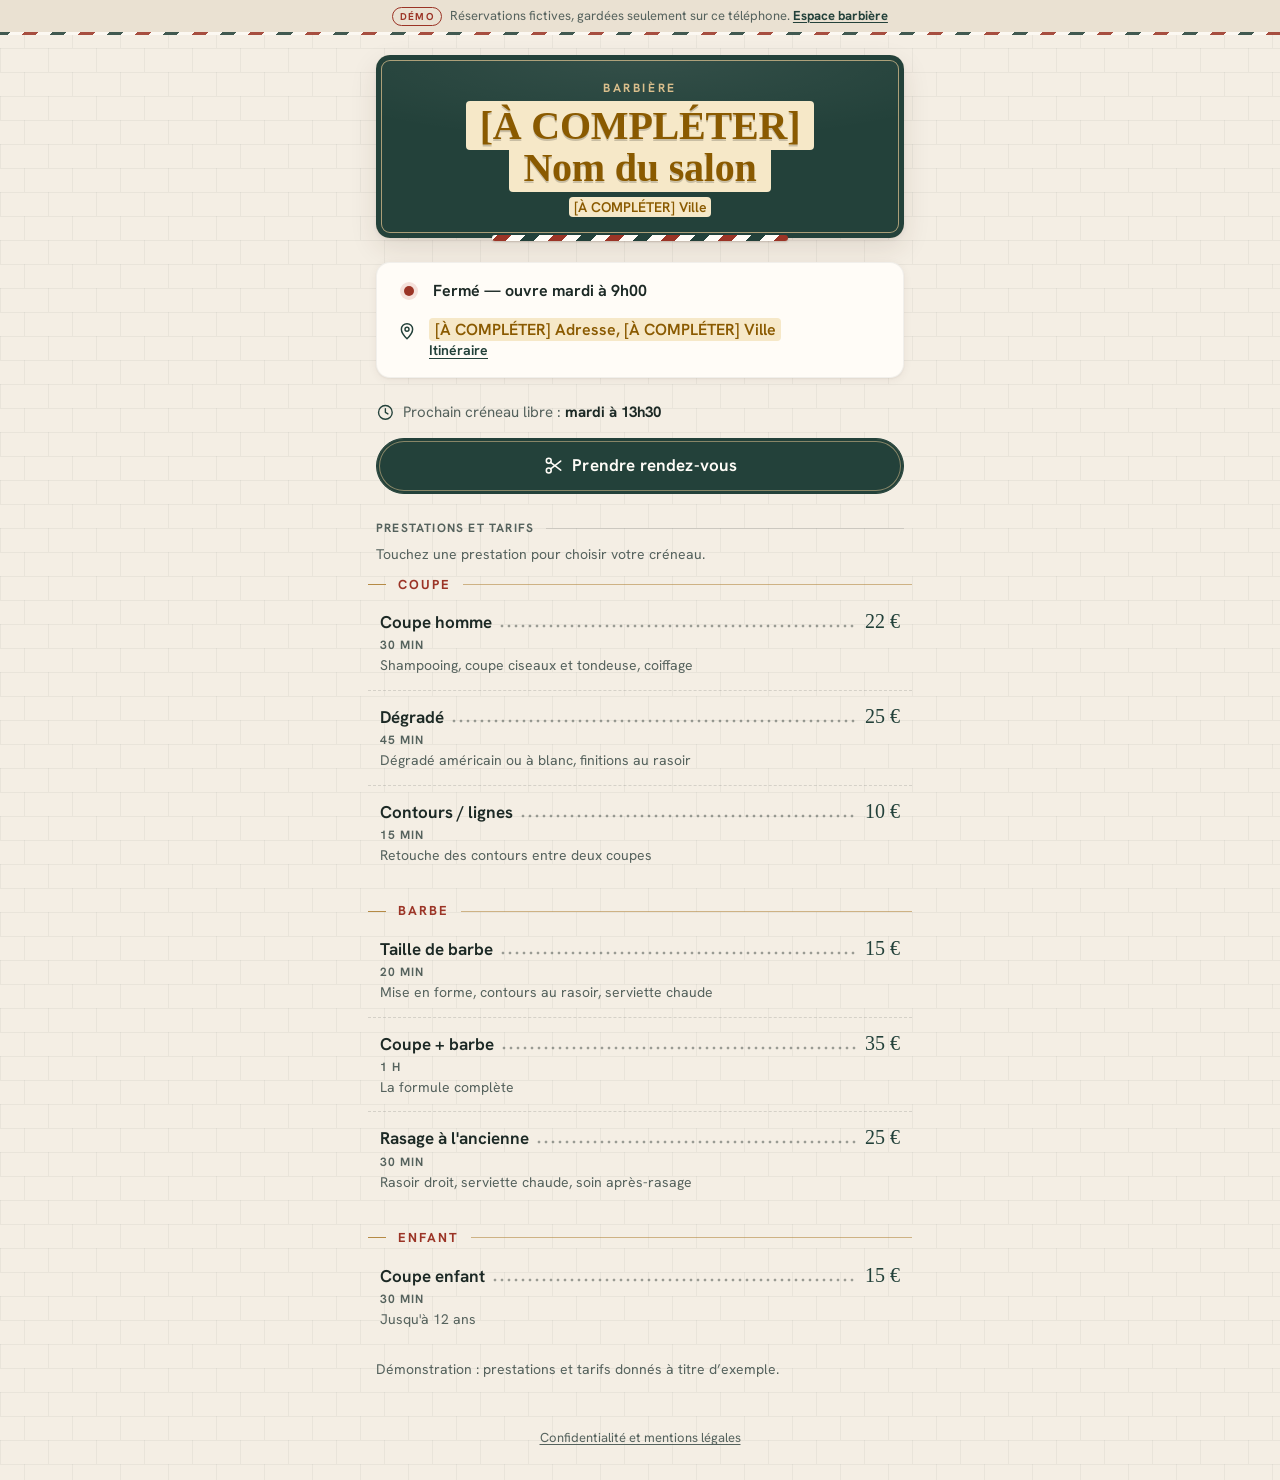
==== index.html @ 9a5f39dc "﻿Publication 2026-10-08.1 — démo de prise de rendez-vous Application de planning pour barbière (PWA)" ====
<!doctype html>
<html lang="fr">
<head>
  <meta charset="utf-8">
  <meta name="viewport" content="width=device-width, initial-scale=1, viewport-fit=cover">
  <title>Réserver — [À COMPLÉTER] Nom du salon</title>
  <meta name="description" content="Prenez rendez-vous en ligne chez votre barbière : choisissez la prestation, le jour et l’heure. Sans compte, en moins d’une minute.">
  <!-- Démo et préparation : pas d'indexation (marqueurs [À COMPLÉTER], tarifs fictifs).
       À la mise en service, retirer cette ligne si la page doit apparaître sur Google. -->
  <meta name="robots" content="noindex, nofollow">
  <meta name="theme-color" content="#23413A">
  <meta name="color-scheme" content="light">
  <meta name="format-detection" content="telephone=no">
  <meta name="mobile-web-app-capable" content="yes">
  <meta name="apple-mobile-web-app-capable" content="yes">
  <meta name="apple-mobile-web-app-status-bar-style" content="default">
  <meta name="apple-mobile-web-app-title" content="Réserver">

  <link rel="manifest" href="./manifest.webmanifest">
  <link rel="icon" href="./icons/favicon.svg" type="image/svg+xml">
  <link rel="icon" href="./icons/favicon-32.png" sizes="32x32" type="image/png">
  <link rel="apple-touch-icon" href="./icons/apple-touch-icon.png">

  <link rel="preload" href="./fonts/hanken-grotesk-latin.woff2" as="font" type="font/woff2" crossorigin>
  <link rel="preload" href="./fonts/young-serif-latin.woff2" as="font" type="font/woff2" crossorigin>
  <link rel="stylesheet" href="./css/app.css">
  <link rel="stylesheet" href="./css/client.css">

  <script src="./config.js"></script>
  <script type="module" src="./js/client/main.js"></script>
</head>
<body class="app app--client">
  <a class="skip-link" href="#app">Aller au contenu</a>

  <!-- Bandeau affiché seulement en mode démo (config.js vide) -->
  <div class="demo-banner" id="demo-banner" role="note" hidden>
    <span class="demo-banner__tag">Démo</span>
    <span class="demo-banner__text">Réservations fictives, gardées seulement sur ce téléphone.</span>
  </div>
  <script>
    (function () {
      var c = window.APP_CONFIG || {};
      if (!(c.supabaseUrl && c.supabaseKey)) document.getElementById('demo-banner').hidden = false;
    })();
  </script>

  <noscript>
    <div class="noscript">
      <h1>Réservation en ligne</h1>
      <p>Pour réserver, merci d’activer JavaScript dans les réglages de votre navigateur, puis de recharger la page.</p>
      <p>Vous pouvez aussi appeler le salon : <span class="todo">[À COMPLÉTER] téléphone du salon</span>.</p>
    </div>
  </noscript>

  <main id="app" tabindex="-1"></main>

  <footer class="app-footer">
    <a href="./confidentialite.html">Confidentialité et mentions légales</a>
  </footer>

  <div id="announcer" class="sr-only" aria-live="polite" aria-atomic="true"></div>
  <div id="toasts" class="toasts"></div>
</body>
</html>
---- css/app.css ----
/* ==========================================================================
   Planning Barbière — système de design « l'enseigne de quartier »
   --------------------------------------------------------------------------
   Un seul fichier pour les deux applis (client et barbière).
   Direction artistique : docs/DESIGN.md — catalogue visuel : app/styleguide.html
   Les écrans ajoutent leurs propres règles dans css/client.css et css/pro.css,
   en réutilisant ces jetons et ces composants (nommage BEM simple :
   .bloc, .bloc__element, .bloc--variante ; états via attributs ARIA).

   Sommaire
     1. Polices (auto-hébergées, RGPD)
     2. Jetons (couleurs, rayons, ombres, espacements, typo)
     3. Base & reset léger (mobile, safe-area, focus)
     4. Mise en page (.page, .stack, .cluster…)
     5. Typographie & utilitaires
     6. Composants
        .btn .icon-btn .icon .chip .card .badge .field .check .switch
        .pole .spinner .loader .pricelist .daystrip .slots .ticket .sheet
        .toast .tabbar .appbar .sticky-cta .empty .skeleton .demo-banner
        .timeline .stat .list .avatar .notice .signboard .install-help
        .prose .app-footer
     7. Mouvement (.reveal) et prefers-reduced-motion
   ========================================================================== */


/* ==========================================================================
   1. Polices — Young Serif (titres) et Hanken Grotesk variable 400–700 (texte)
   Sous-ensembles latin + latin-ext, licence OFL (voir fonts/LICENCES.txt).
   ========================================================================== */

@font-face {
  font-family: 'Young Serif';
  font-style: normal;
  font-weight: 400;
  font-display: swap;
  src: url('../fonts/young-serif-latin-ext.woff2') format('woff2');
  unicode-range: U+0100-02BA, U+02BD-02C5, U+02C7-02CC, U+02CE-02D7, U+02DD-02FF, U+0304, U+0308, U+0329, U+1D00-1DBF, U+1E00-1E9F, U+1EF2-1EFF, U+2020, U+20A0-20AB, U+20AD-20C4, U+2113, U+2C60-2C7F, U+A720-A7FF;
}
@font-face {
  font-family: 'Young Serif';
  font-style: normal;
  font-weight: 400;
  font-display: swap;
  src: url('../fonts/young-serif-latin.woff2') format('woff2');
  unicode-range: U+0000-00FF, U+0131, U+0152-0153, U+02BB-02BC, U+02C6, U+02DA, U+02DC, U+0304, U+0308, U+0329, U+2000-206F, U+20AC, U+2122, U+2191, U+2193, U+2212, U+2215, U+FEFF, U+FFFD;
}
@font-face {
  font-family: 'Hanken Grotesk';
  font-style: normal;
  font-weight: 400 700;
  font-display: swap;
  src: url('../fonts/hanken-grotesk-latin-ext.woff2') format('woff2');
  unicode-range: U+0100-02BA, U+02BD-02C5, U+02C7-02CC, U+02CE-02D7, U+02DD-02FF, U+0304, U+0308, U+0329, U+1D00-1DBF, U+1E00-1E9F, U+1EF2-1EFF, U+2020, U+20A0-20AB, U+20AD-20C4, U+2113, U+2C60-2C7F, U+A720-A7FF;
}
@font-face {
  font-family: 'Hanken Grotesk';
  font-style: normal;
  font-weight: 400 700;
  font-display: swap;
  src: url('../fonts/hanken-grotesk-latin.woff2') format('woff2');
  unicode-range: U+0000-00FF, U+0131, U+0152-0153, U+02BB-02BC, U+02C6, U+02DA, U+02DC, U+0304, U+0308, U+0329, U+2000-206F, U+20AC, U+2122, U+2191, U+2193, U+2212, U+2215, U+FEFF, U+FFFD;
}


/* ==========================================================================
   2. Jetons
   ========================================================================== */

:root {
  color-scheme: light;

  /* — Couleurs (DESIGN.md) — */
  --paper:   #F4EEE4;              /* fond général, crème carrelage */
  --paper-2: #EAE1D2;              /* surfaces secondaires, bandes */
  --card:    #FFFCF7;              /* cartes, champs */
  --ink:     #1C2925;              /* texte principal */
  --ink-2:   #55625D;              /* texte secondaire (AA sur --paper : 5,5:1) */
  --green:   #23413A;              /* dominante : en-têtes, boutons principaux */
  --green-2: #2F5A50;              /* survol / état actif */
  --green-3: #17302A;              /* appui, fonds sombres (toast) */
  --oxblood: #9B3426;              /* accent : sélection, alertes, rayure */
  --oxblood-2: #7E2A1E;            /* accent foncé (texte sur fond teinté) */
  --brass:   #B58A45;              /* filets, détails — jamais pour du texte courant */
  --brass-2: #D9BE8C;              /* laiton clair, détails sur fond vert */
  --line:    rgba(28, 41, 37, .14);/* séparateurs */
  --line-2:  rgba(28, 41, 37, .26);/* contours de champs, bordures marquées */

  --ok:        #2E6B3F;            /* honoré */
  --ok-bg:     #E1ECDF;
  --warn:      #8A5A00;            /* lapin (no-show) */
  --warn-bg:   #F6E8C8;
  --danger-bg: #F5E1DB;            /* fond teinté sang-de-bœuf */
  --green-bg:  #DCE6E1;            /* fond teinté vert */
  --brass-bg:  #F3E7CF;            /* fond teinté laiton */

  --focus-color: var(--oxblood);   /* anneau de focus (redéfini sur fond sombre) */

  /* — Rayure du poteau de barbier (signature : progression, créneau choisi, chargement) — */
  --pole: repeating-linear-gradient(-45deg,
            var(--oxblood) 0 10px, var(--card) 10px 20px,
            var(--green) 20px 30px, var(--card) 30px 40px);
  /* Même rayure en « tuile » raccordable : à utiliser avec background-size
     (56px, 28px…) pour l'animer sans saut (keyframes pole-turn-*). */
  --pole-tile: linear-gradient(-45deg,
            var(--oxblood) 0 12.5%, var(--card) 0 25%, var(--green) 0 37.5%, var(--card) 0 50%,
            var(--oxblood) 0 62.5%, var(--card) 0 75%, var(--green) 0 87.5%, var(--card) 0);
  /* Hachures neutres (blocages, indisponibilités) */
  --hatch: repeating-linear-gradient(-45deg, rgba(28, 41, 37, .075) 0 6px, transparent 6px 12px);

  /* — Rayons — */
  --r-xs: 6px;
  --r-sm: 10px;
  --r-card: 14px;
  --r-lg: 22px;
  --r-pill: 999px;

  /* — Ombres chaudes (jamais grises) — */
  --shadow-1: 0 1px 2px rgba(60, 40, 20, .06), 0 2px 10px rgba(60, 40, 20, .06);
  --shadow-2: 0 2px 4px rgba(60, 40, 20, .06), 0 10px 28px rgba(60, 40, 20, .11);
  --shadow-3: 0 -10px 40px rgba(60, 40, 20, .18);

  /* — Espacements (échelle de 4 px) — */
  --s-1: 4px;
  --s-2: 8px;
  --s-3: 12px;
  --s-4: 16px;
  --s-5: 20px;
  --s-6: 24px;
  --s-7: 32px;
  --s-8: 40px;
  --s-9: 56px;

  /* — Typographie — */
  --font-display: 'Young Serif', 'Iowan Old Style', 'Palatino Linotype', Georgia, serif;
  --font-body: 'Hanken Grotesk', ui-sans-serif, system-ui, -apple-system, 'Segoe UI', Roboto, sans-serif;
  --fs-xs: .75rem;     /* 12 px — petites capitales */
  --fs-sm: .875rem;    /* 14 px */
  --fs-md: 1rem;       /* 16 px — minimum pour la saisie */
  --fs-lg: 1.125rem;   /* 18 px */
  --fs-xl: 1.375rem;   /* 22 px */
  --fs-2xl: 1.75rem;   /* 28 px */
  --fs-3xl: 2.25rem;   /* 36 px */
  --fs-hero: clamp(2.5rem, 11vw, 3.75rem); /* grands chiffres de l'agenda */

  /* — Gabarit — */
  --tap: 48px;                     /* cible tactile minimale */
  --maxw: 560px;                   /* colonne unique */
  --maxw-wide: 1120px;             /* agenda pro sur tablette */
  --gutter: 16px;
  --appbar-h: 56px;
  --tabbar-h: 64px;
  --cta-h: 80px;
  --bottom-space: 0px;             /* place réservée en bas (barre collante / onglets) */

  /* — Mouvement — */
  --ease-out: cubic-bezier(.2, .8, .2, 1);
  --ease-in: cubic-bezier(.4, 0, 1, 1);
  --stagger: 40ms;
}


/* ==========================================================================
   3. Base & reset léger
   ========================================================================== */

*, *::before, *::after { box-sizing: border-box; }

html {
  -webkit-text-size-adjust: 100%;
  text-size-adjust: 100%;
  -webkit-tap-highlight-color: transparent;
  scroll-padding-top: calc(var(--appbar-h) + 12px);
  scroll-padding-bottom: calc(var(--bottom-space) + 12px);
}

body {
  margin: 0;
  min-height: 100vh;
  min-height: 100dvh;
  padding-bottom: var(--bottom-space);
  color: var(--ink);
  background-color: var(--paper);
  /* Carrelage métro, presque invisible : la crème du salon */
  background-image: url("data:image/svg+xml,%3Csvg xmlns='http://www.w3.org/2000/svg' width='48' height='48'%3E%3Cpath d='M0 .5h48M0 24.5h48M.5 0v24M24.5 24v24' stroke='%231C2925' stroke-opacity='.05' fill='none'/%3E%3C/svg%3E");
  font-family: var(--font-body);
  font-size: var(--fs-md);
  line-height: 1.5;
  font-weight: 400;
  font-synthesis: none;
  font-kerning: normal;
  -webkit-font-smoothing: antialiased;
  -moz-osx-font-smoothing: grayscale;
  text-rendering: optimizeLegibility;
  overflow-wrap: break-word;
}

/* Place automatique sous une barre collante ou une barre d'onglets.
   Posée sur :root (et non body) : html en a besoin pour scroll-padding-bottom
   (un champ focalisé ou une erreur ne restent pas cachés sous la barre) ;
   body, .toasts… en héritent. */
:root:has(.sticky-cta:not([hidden])) { --bottom-space: calc(var(--cta-h) + env(safe-area-inset-bottom, 0px)); }
:root:has(.tabbar:not([hidden])) { --bottom-space: calc(var(--tabbar-h) + env(safe-area-inset-bottom, 0px)); }
:root:has(.tabbar:not([hidden])):has(.sticky-cta:not([hidden])) {
  --bottom-space: calc(var(--tabbar-h) + var(--cta-h) + env(safe-area-inset-bottom, 0px));
}

h1, h2, h3, h4, h5, h6, p, figure, blockquote, dl, dd, ul, ol { margin: 0; }
ul[class], ol[class] { list-style: none; padding: 0; }

h1, h2, h3 {
  font-family: var(--font-display);
  font-weight: 400;              /* Young Serif n'existe qu'en 400 : jamais de faux gras */
  line-height: 1.15;
  letter-spacing: -.005em;
  text-wrap: balance;
}
h4, h5, h6 { font-size: inherit; font-weight: 700; }

img, video, canvas { display: block; max-width: 100%; height: auto; }

button, input, select, textarea { font: inherit; color: inherit; letter-spacing: inherit; }
:where(button) { background: none; border: 0; padding: 0; cursor: pointer; }
:where(button:disabled) { cursor: not-allowed; }
:where(a) { color: var(--green); text-decoration-thickness: 1px; text-underline-offset: .18em; }
:where(a:hover) { color: var(--green-2); }
button, a, label, summary, [role="button"] { touch-action: manipulation; }

[hidden] { display: none !important; }

::selection { background: rgba(155, 52, 38, .18); }

/* Focus très visible, au clavier uniquement */
:focus-visible {
  outline: 3px solid var(--focus-color);
  outline-offset: 2px;
}
:focus:not(:focus-visible) { outline: none; }

/* Conteneur racine des écrans */
#app { display: block; min-height: 60vh; }
#app:focus { outline: none; }


/* ==========================================================================
   4. Mise en page
   ========================================================================== */

/* .page — colonne unique centrée (560 px), gouttières + safe-area.
   .page--wide : agenda pro sur tablette (2 colonnes possibles via .page__cols). */
.page {
  width: 100%;
  max-width: var(--maxw);
  margin-inline: auto;
  padding-top: var(--s-5);
  padding-bottom: var(--s-8);
  padding-left: max(var(--gutter), env(safe-area-inset-left, 0px));
  padding-right: max(var(--gutter), env(safe-area-inset-right, 0px));
}
.page--wide { max-width: var(--maxw-wide); }
.page__cols { display: grid; gap: var(--s-6); }
@media (min-width: 900px) {
  .page__cols { grid-template-columns: minmax(0, 1fr) minmax(0, 1fr); align-items: start; }
}

/* .stack — empilement vertical régulier (--gap pour ajuster) */
.stack { display: flex; flex-direction: column; gap: var(--gap, var(--s-4)); }
.stack--xs { --gap: var(--s-1); }
.stack--sm { --gap: var(--s-2); }
.stack--lg { --gap: var(--s-6); }
.stack--xl { --gap: var(--s-8); }

/* .cluster — éléments en ligne qui passent à la ligne */
.cluster { display: flex; flex-wrap: wrap; align-items: center; gap: var(--gap, var(--s-2)); }
.cluster--between { justify-content: space-between; }
.cluster--end { justify-content: flex-end; }

/* .split — deux éléments aux extrémités, l'un peut rétrécir */
.split { display: flex; align-items: center; justify-content: space-between; gap: var(--s-3); }
.split > :first-child { min-width: 0; }

.grow { flex: 1 1 auto; min-width: 0; }


/* ==========================================================================
   5. Typographie & utilitaires
   ========================================================================== */

.h1 { font-family: var(--font-display); font-weight: 400; font-size: var(--fs-3xl); line-height: 1.08; }
.h2 { font-family: var(--font-display); font-weight: 400; font-size: var(--fs-2xl); line-height: 1.12; }
.h3 { font-family: var(--font-display); font-weight: 400; font-size: var(--fs-xl); line-height: 1.2; }
.display-num {                          /* grands chiffres (heure du prochain client) */
  font-family: var(--font-display);
  font-weight: 400;
  font-size: var(--fs-hero);
  line-height: 1;
  font-variant-numeric: tabular-nums lining-nums;
  letter-spacing: -.01em;
}
.lead { font-size: var(--fs-lg); line-height: 1.45; color: var(--ink-2); }

/* Petites capitales espacées — étiquettes, durées, jours, sections */
.smallcaps {
  font-size: var(--fs-xs);
  font-weight: 650;
  letter-spacing: .08em;
  text-transform: uppercase;
  line-height: 1.3;
}

/* Titre de section : petites capitales + filet */
.section-title {
  display: flex;
  align-items: center;
  gap: var(--s-3);
  margin: var(--s-6) 0 var(--s-3);
  color: var(--ink-2);
  font-family: var(--font-body);
  font-size: var(--fs-xs);
  font-weight: 700;
  letter-spacing: .1em;
  text-transform: uppercase;
}
.section-title::after { content: ""; flex: 1; height: 1px; background: var(--line); }

.muted { color: var(--ink-2); }
.accent { color: var(--oxblood); }
.tabular { font-variant-numeric: tabular-nums lining-nums; }
.center { text-align: center; }
.nowrap { white-space: nowrap; }
.truncate { overflow: hidden; text-overflow: ellipsis; white-space: nowrap; }
.small { font-size: var(--fs-sm); }

/* Marqueur visible pour les informations à fournir par la barbière */
.todo {
  padding: .05em .35em;
  border-radius: 4px;
  background: var(--warn-bg);
  color: var(--warn);
  font-weight: 600;
  box-decoration-break: clone;
  -webkit-box-decoration-break: clone;
}

/* Masqué visuellement, lu par les lecteurs d'écran */
.sr-only, .visually-hidden {
  position: absolute !important;
  width: 1px; height: 1px;
  padding: 0; margin: -1px;
  overflow: hidden;
  clip: rect(0 0 0 0);
  clip-path: inset(50%);
  white-space: nowrap;
  border: 0;
}

/* Lien d'évitement */
.skip-link {
  position: absolute; left: var(--s-3); top: -100px; z-index: 300;
  padding: var(--s-2) var(--s-4); border-radius: var(--r-pill);
  background: var(--green); color: var(--card); font-weight: 700;
}
.skip-link:focus { top: calc(var(--s-3) + env(safe-area-inset-top, 0px)); }

.no-scrollbar { scrollbar-width: none; }
.no-scrollbar::-webkit-scrollbar { display: none; }

/* Filet laiton décoratif */
.divider { border: 0; height: 1px; margin: var(--s-6) 0; background: var(--line); }
.divider--brass {
  height: 7px;
  background:
    linear-gradient(var(--brass), var(--brass)) center / 100% 1px no-repeat,
    radial-gradient(circle, var(--brass) 2.5px, transparent 3px) center / 7px 7px no-repeat;
  opacity: .8;
}


/* ==========================================================================
   6. Composants
   ========================================================================== */

/* --------------------------------------------------------------------------
   .icon — pictogramme SVG en trait (produit par icon(name) de js/ui/dom.js)
   Hérite de la couleur du texte. .icon--lg : 28 px.
   -------------------------------------------------------------------------- */
.icon {
  display: inline-block;
  flex: none;
  width: 1.25em;
  height: 1.25em;
  vertical-align: -.25em;
  stroke: currentColor;
  fill: none;
}
.icon--lg { width: 28px; height: 28px; }


/* --------------------------------------------------------------------------
   .btn — bouton (ou lien <a class="btn">)
   Variantes : --primary (vert), --accent (sang-de-bœuf), --ghost, --danger
   Tailles   : --lg (56 px), --sm (40 px, zone tactile étendue), --block (pleine largeur)
   États     : [disabled] / [aria-disabled=true], [aria-busy=true] (le poteau tourne)
   <button class="btn btn--primary btn--block btn--lg">Confirmer</button>
   -------------------------------------------------------------------------- */
.btn {
  --btn-bg: var(--card);
  --btn-fg: var(--ink);
  --btn-border: var(--line-2);
  --btn-filet: transparent;
  position: relative;
  display: inline-flex;
  align-items: center;
  justify-content: center;
  gap: .5em;
  min-height: var(--tap);
  padding: 0 1.375rem;
  border: 1.5px solid var(--btn-border);
  border-radius: var(--r-pill);
  background: var(--btn-bg);
  color: var(--btn-fg);
  box-shadow: inset 0 0 0 2px var(--btn-bg), inset 0 0 0 3px var(--btn-filet);
  font-family: var(--font-body);
  font-size: var(--fs-md);
  font-weight: 650;
  line-height: 1.15;
  letter-spacing: .01em;
  text-align: center;
  text-decoration: none;
  white-space: nowrap;
  cursor: pointer;
  user-select: none;
  -webkit-user-select: none;
  transition: background-color .15s, border-color .15s, color .15s, box-shadow .15s, transform .12s var(--ease-out);
}
.btn:hover { color: var(--btn-fg); }
@media (hover: hover) {
  .btn:hover { --btn-bg: var(--paper-2); }
}
.btn:active { transform: translateY(1px) scale(.985); }
.btn .icon { width: 1.25em; height: 1.25em; }

/* Principal : vert bouteille, filet laiton intérieur comme une poignée de porte */
.btn--primary {
  --btn-bg: var(--green);
  --btn-fg: var(--card);
  --btn-border: var(--green);
  --btn-filet: rgba(217, 190, 140, .55);
  --focus-color: var(--oxblood);
}
@media (hover: hover) { .btn--primary:hover { --btn-bg: var(--green-2); --btn-border: var(--green-2); } }
.btn--primary:active { --btn-bg: var(--green-3); }

/* Accent : sang-de-bœuf de l'enseigne */
.btn--accent {
  --btn-bg: var(--oxblood);
  --btn-fg: var(--card);
  --btn-border: var(--oxblood);
  --btn-filet: rgba(217, 190, 140, .55);
  --focus-color: var(--green);
}
@media (hover: hover) { .btn--accent:hover { --btn-bg: var(--oxblood-2); --btn-border: var(--oxblood-2); } }

/* Discret : sans fond ni bordure */
.btn--ghost { --btn-bg: transparent; --btn-fg: var(--green); --btn-border: transparent; }
@media (hover: hover) { .btn--ghost:hover { --btn-bg: rgba(35, 65, 58, .08); } }

/* Danger : action destructrice (annuler un RDV, supprimer) */
.btn--danger { --btn-bg: var(--danger-bg); --btn-fg: var(--oxblood-2); --btn-border: rgba(155, 52, 38, .4); }
@media (hover: hover) { .btn--danger:hover { --btn-bg: var(--oxblood); --btn-fg: var(--card); --btn-border: var(--oxblood); } }

.btn--block { display: flex; width: 100%; }
.btn--lg { min-height: 56px; padding: 0 1.75rem; font-size: 1.0625rem; }
.btn--sm { min-height: 40px; padding: 0 1rem; font-size: .9375rem; }
.btn--sm::after { content: ""; position: absolute; inset: -4px 0; } /* cible tactile ≥ 48 px */

.btn:disabled,
.btn[aria-disabled="true"] {
  opacity: .45;
  cursor: not-allowed;
  transform: none;
  pointer-events: none;
}

/* Envoi en cours : le bouton devient un poteau de barbier qui tourne.
   Le libellé reste lu par les lecteurs d'écran (aria-busy). */
.btn[aria-busy="true"] {
  color: transparent !important;
  border-color: var(--green);
  background-color: var(--card);
  background-image: var(--pole-tile);
  background-size: 56px 56px;
  box-shadow: inset 0 0 0 1px rgba(28, 41, 37, .2), inset 0 6px 8px -6px rgba(255, 255, 255, .7), inset 0 -6px 8px -6px rgba(0, 0, 0, .25);
  animation: pole-turn-56 1.1s linear infinite;
  pointer-events: none;
  cursor: progress;
}
.btn[aria-busy="true"] .icon { visibility: hidden; }


/* --------------------------------------------------------------------------
   .icon-btn — bouton rond 48 px contenant un pictogramme (aria-label requis)
   Variantes : --solid (carte), --primary (vert), --sm (40 px)
   <button class="icon-btn" aria-label="Fermer">{icon('croix')}</button>
   -------------------------------------------------------------------------- */
.icon-btn {
  position: relative;
  display: inline-grid;
  place-items: center;
  flex: none;
  width: var(--tap);
  height: var(--tap);
  border: 0;
  border-radius: 50%;
  background: transparent;
  color: inherit;
  text-decoration: none;
  cursor: pointer;
  transition: background-color .15s, transform .12s var(--ease-out);
}
.icon-btn .icon { width: 24px; height: 24px; }
@media (hover: hover) { .icon-btn:hover { background: rgba(28, 41, 37, .07); } }
.icon-btn:active { transform: scale(.94); }
.icon-btn:disabled { opacity: .4; pointer-events: none; }
.icon-btn--solid { background: var(--card); border: 1px solid var(--line); box-shadow: var(--shadow-1); color: var(--green); }
.icon-btn--primary { background: var(--green); color: var(--card); }
@media (hover: hover) { .icon-btn--primary:hover { background: var(--green-2); } }
.icon-btn--sm { width: 40px; height: 40px; }
.icon-btn--sm::after { content: ""; position: absolute; inset: -4px; border-radius: 50%; }


/* --------------------------------------------------------------------------
   .chip — pastille de filtre / choix (bouton bascule)
   État choisi : [aria-pressed=true] (ou [aria-selected=true], .is-active)
   Rangée défilante : .chips
   <button class="chip" aria-pressed="true">Barbe <span class="chip__count">3</span></button>
   -------------------------------------------------------------------------- */
.chips {
  display: flex;
  gap: var(--s-2);
  overflow-x: auto;
  padding: 2px 0;
  scrollbar-width: none;
}
.chips::-webkit-scrollbar { display: none; }
.chip {
  display: inline-flex;
  align-items: center;
  gap: .45em;
  flex: none;
  min-height: 44px;
  padding: 0 1rem;
  border: 1.5px solid var(--line-2);
  border-radius: var(--r-pill);
  background: var(--card);
  color: var(--ink);
  font-size: .9375rem;
  font-weight: 550;
  line-height: 1.2;
  white-space: nowrap;
  text-decoration: none;
  cursor: pointer;
  transition: background-color .15s, border-color .15s, color .15s;
}
.chip .icon { width: 18px; height: 18px; }
@media (hover: hover) { .chip:hover { border-color: var(--green); } }
.chip[aria-pressed="true"],
.chip[aria-selected="true"],
.chip.is-active {
  background: var(--green);
  border-color: var(--green);
  color: var(--card);
}
.chip__count {
  min-width: 1.5em;
  padding: 0 .4em;
  border-radius: var(--r-pill);
  background: var(--paper-2);
  color: var(--ink-2);
  font-size: var(--fs-xs);
  font-weight: 700;
  line-height: 1.5;
  text-align: center;
  font-variant-numeric: tabular-nums;
}
.chip[aria-pressed="true"] .chip__count,
.chip[aria-selected="true"] .chip__count,
.chip.is-active .chip__count { background: rgba(255, 252, 247, .18); color: var(--card); }


/* --------------------------------------------------------------------------
   .card — surface blanche cassée, coins 14 px, ombre chaude
   Variantes : --flat (bordure sans ombre), --inset (bande crème), --accent
   (filet sang-de-bœuf à gauche), --interactive (<a>/<button> cliquable)
   Éléments  : __header, __title, __meta, __body, __footer
   -------------------------------------------------------------------------- */
.card {
  position: relative;
  display: block;
  padding: var(--s-4) var(--s-5);
  border: 1px solid rgba(28, 41, 37, .06);
  border-radius: var(--r-card);
  background: var(--card);
  box-shadow: var(--shadow-1);
  color: inherit;
}
.card--flat { box-shadow: none; border-color: var(--line); }
.card--inset { box-shadow: none; border-color: transparent; background: var(--paper-2); }
.card--accent { box-shadow: inset 4px 0 0 var(--oxblood), var(--shadow-1); }
.card--interactive {
  width: 100%;
  text-align: left;
  text-decoration: none;
  cursor: pointer;
  transition: box-shadow .2s, transform .15s var(--ease-out);
}
@media (hover: hover) { .card--interactive:hover { box-shadow: var(--shadow-2); } }
.card--interactive:active { transform: scale(.99); }
.card__header { display: flex; align-items: center; justify-content: space-between; gap: var(--s-3); }
.card__title { font-family: var(--font-display); font-weight: 400; font-size: 1.1875rem; line-height: 1.2; }
.card__meta { color: var(--ink-2); font-size: var(--fs-sm); }
.card__body { margin-top: var(--s-3); }
.card__footer {
  display: flex; flex-wrap: wrap; gap: var(--s-2);
  margin-top: var(--s-4); padding-top: var(--s-3);
  border-top: 1px solid var(--line);
}


/* --------------------------------------------------------------------------
   .badge — statut en petites capitales
   --online (réservé en ligne), --done (honoré), --noshow (lapin),
   --cancelled (annulé), --new (nouveau), sans variante : neutre (confirmé)
   <span class="badge badge--done">Honoré</span>
   -------------------------------------------------------------------------- */
.badge {
  display: inline-flex;
  align-items: center;
  gap: .4em;
  padding: .3em .7em;
  border-radius: var(--r-pill);
  background: var(--paper-2);
  color: var(--ink-2);
  font-size: .6875rem;
  font-weight: 700;
  line-height: 1.2;
  letter-spacing: .08em;
  text-transform: uppercase;
  white-space: nowrap;
  vertical-align: middle;
}
.badge--online { background: var(--brass-bg); color: #6E5220; }
.badge--done { background: var(--ok-bg); color: var(--ok); }
.badge--noshow { background: var(--warn-bg); color: var(--warn); }
.badge--cancelled {
  background: transparent;
  color: var(--ink-2);
  box-shadow: inset 0 0 0 1px var(--line-2);
  text-decoration: line-through;
}
.badge--new { background: var(--oxblood); color: var(--card); }
.badge--new::before {
  content: "";
  width: 6px; height: 6px;
  border-radius: 50%;
  background: var(--card);
  animation: pulse-dot 1.6s ease-in-out infinite;
}


/* --------------------------------------------------------------------------
   .field — champ de formulaire étiqueté
   <div class="field">
     <label class="field__label" for="tel">Téléphone</label>
     <input class="field__input" id="tel" type="tel" autocomplete="tel"
            aria-describedby="tel-aide tel-err" aria-invalid="true">
     <p class="field__hint" id="tel-aide">Pour vous prévenir en cas d'imprévu.</p>
     <p class="field__error" id="tel-err">Ce numéro semble incomplet.</p>
   </div>
   Les <input>, <select>, <textarea> placés dans .field sont stylés même sans
   classe. Texte ≥ 16 px (pas de zoom iOS). Deux champs côte à côte : .field-row
   -------------------------------------------------------------------------- */
.field { display: grid; gap: 6px; min-width: 0; }
.field__label,
.field > label {
  font-size: .9375rem;
  font-weight: 650;
  color: var(--ink);
  line-height: 1.3;
}
.field__optional { font-weight: 400; color: var(--ink-2); font-size: var(--fs-sm); }

.field__input,
.field__select,
.field__textarea,
.field :is(input:not([type="checkbox"]):not([type="radio"]):not([type="range"]), select, textarea) {
  display: block;
  width: 100%;
  min-height: 52px;
  padding: 13px 14px;
  border: 1.5px solid var(--line-2);
  border-radius: 12px;
  background: var(--card);
  color: var(--ink);
  box-shadow: inset 0 1px 2px rgba(60, 40, 20, .06);
  font-size: max(16px, 1rem);
  line-height: 1.3;
  -webkit-appearance: none;
  appearance: none;
  transition: border-color .15s, box-shadow .15s, background-color .15s;
}
.field__textarea,
.field textarea { min-height: 104px; resize: vertical; }
.field__select,
.field select {
  padding-right: 44px;
  background-image: url("data:image/svg+xml,%3Csvg xmlns='http://www.w3.org/2000/svg' viewBox='0 0 24 24' fill='none' stroke='%2355625D' stroke-width='2' stroke-linecap='round' stroke-linejoin='round'%3E%3Cpath d='M6 9.5l6 6 6-6'/%3E%3C/svg%3E");
  background-repeat: no-repeat;
  background-position: right 14px center;
  background-size: 20px 20px;
}
.field ::placeholder { color: #8A928E; opacity: 1; }
.field :is(input, select, textarea):hover { border-color: rgba(28, 41, 37, .4); }
.field :is(input, select, textarea):focus,
.field__input:focus, .field__select:focus, .field__textarea:focus {
  outline: none;
  border-color: var(--green);
  box-shadow: 0 0 0 4px rgba(35, 65, 58, .2);
}
.field :is(input, select, textarea)[aria-invalid="true"] {
  border-color: var(--oxblood);
  background-color: #FBF1EE;
}
.field :is(input, select, textarea)[aria-invalid="true"]:focus { box-shadow: 0 0 0 4px rgba(155, 52, 38, .18); }
.field :is(input, select, textarea):disabled { background: var(--paper-2); color: var(--ink-2); }
.field input:is([type="date"], [type="time"], [type="datetime-local"]) { min-height: 52px; }
.field__hint { font-size: var(--fs-sm); color: var(--ink-2); line-height: 1.4; }
.field__error {
  display: flex;
  align-items: flex-start;
  gap: 6px;
  color: var(--oxblood);
  font-size: var(--fs-sm);
  font-weight: 650;
  line-height: 1.35;
}
.field__error::before {
  content: "!";
  flex: none;
  display: grid; place-items: center;
  width: 18px; height: 18px; margin-top: 1px;
  border-radius: 50%;
  background: var(--oxblood);
  color: var(--card);
  font-size: 12px;
  font-weight: 800;
  line-height: 1;
}
.field__error:empty { display: none; }

.field-row { display: grid; grid-template-columns: 1fr 1fr; gap: var(--s-3); }
@media (max-width: 340px) { .field-row { grid-template-columns: 1fr; } }


/* --------------------------------------------------------------------------
   .check — case à cocher stylée, accessible (la vraie case reste focusable)
   <label class="check">
     <input class="check__input" type="checkbox">
     <span class="check__box" aria-hidden="true"></span>
     <span class="check__label">J'accepte… <span class="check__hint">détail</span></span>
   </label>
   -------------------------------------------------------------------------- */
.check {
  position: relative;
  display: flex;
  align-items: flex-start;
  gap: var(--s-3);
  min-height: var(--tap);
  padding: 12px 0;
  cursor: pointer;
  line-height: 1.4;
}
.check__input {
  position: absolute;
  top: 12px; left: 0;
  width: 24px; height: 24px;
  margin: 0;
  opacity: 0;
  cursor: pointer;
}
.check__box {
  flex: none;
  display: grid;
  place-items: center;
  width: 24px; height: 24px;
  margin-top: -1px;
  border: 2px solid var(--ink-2);
  border-radius: 7px;
  background: var(--card);
  transition: background-color .15s, border-color .15s;
}
.check__box::after {
  content: "";
  width: 12px; height: 7px;
  margin-top: -3px;
  border-left: 2.5px solid var(--card);
  border-bottom: 2.5px solid var(--card);
  transform: rotate(-45deg) scale(0);
  transition: transform .18s var(--ease-out);
}
.check__input:checked + .check__box { background: var(--green); border-color: var(--green); }
.check__input:checked + .check__box::after { transform: rotate(-45deg) scale(1); }
.check__input:focus-visible + .check__box { outline: 3px solid var(--focus-color); outline-offset: 2px; }
.check__input:disabled + .check__box { opacity: .45; }
.check__input[aria-invalid="true"] + .check__box { border-color: var(--oxblood); }
.check__label { min-width: 0; }
.check__hint { display: block; color: var(--ink-2); font-size: var(--fs-sm); }


/* --------------------------------------------------------------------------
   .switch — interrupteur (case à cocher role="switch"), libellé à gauche
   <label class="switch">
     <span class="switch__label">Réservation en ligne <span class="switch__hint">…</span></span>
     <input class="switch__input" type="checkbox" role="switch" checked>
     <span class="switch__track" aria-hidden="true"></span>
   </label>
   -------------------------------------------------------------------------- */
.switch {
  position: relative;
  display: flex;
  align-items: center;
  justify-content: space-between;
  gap: var(--s-4);
  min-height: 56px;
  padding: 8px 0;
  cursor: pointer;
}
.switch__label { min-width: 0; font-weight: 600; line-height: 1.35; }
.switch__hint { display: block; font-weight: 400; color: var(--ink-2); font-size: var(--fs-sm); }
.switch__input {
  position: absolute;
  right: 0; top: 50%;
  width: 52px; height: 32px;
  margin: -16px 0 0;
  opacity: 0;
  cursor: pointer;
}
.switch__track {
  position: relative;
  flex: none;
  width: 52px; height: 32px;
  border-radius: var(--r-pill);
  background: #D9D0C1;
  box-shadow: inset 0 0 0 1.5px rgba(28, 41, 37, .3);
  transition: background-color .2s;
}
.switch__track::after {
  content: "";
  position: absolute;
  top: 6px; left: 6px;
  width: 20px; height: 20px;
  border-radius: 50%;
  background: var(--ink-2);
  box-shadow: 0 1px 2px rgba(60, 40, 20, .2);
  transition: transform .22s var(--ease-out), background-color .2s, width .2s, height .2s, top .2s, left .2s;
}
.switch__input:checked + .switch__track { background: var(--green); box-shadow: none; }
.switch__input:checked + .switch__track::after {
  top: 4px; left: 4px;
  width: 24px; height: 24px;
  background: var(--card);
  transform: translateX(20px);
}
.switch__input:focus-visible + .switch__track { outline: 3px solid var(--focus-color); outline-offset: 2px; }
.switch__input:disabled + .switch__track { opacity: .45; }


/* --------------------------------------------------------------------------
   .pole — barre de progression rayée qui tourne comme un poteau de barbier,
   avec ses deux embouts en laiton. Valeur : --progress de 0 à 1.
   <div class="pole" role="progressbar" aria-label="Étape 2 sur 3"
        aria-valuemin="0" aria-valuemax="3" aria-valuenow="2" style="--progress: .66">
     <span class="pole__bar"></span>
   </div>
   --indeterminate : chargement sans durée connue (barre pleine qui tourne).
   -------------------------------------------------------------------------- */
.pole {
  --progress: 0;
  position: relative;
  height: 12px;
  margin-inline: 7px;
  border-radius: var(--r-pill);
  background: var(--paper-2);
  box-shadow: inset 0 1px 2px rgba(60, 40, 20, .18), inset 0 0 0 1px var(--line);
}
.pole::before,
.pole::after {                        /* embouts en laiton */
  content: "";
  position: absolute;
  top: -4px;
  width: 9px; height: 20px;
  border-radius: 3px;
  background: linear-gradient(90deg, #8E6A32, var(--brass-2) 45%, var(--brass) 70%, #8E6A32);
  box-shadow: 0 1px 2px rgba(60, 40, 20, .25);
  z-index: 1;
}
.pole::before { left: -7px; }
.pole::after { right: -7px; }
.pole__bar {
  display: block;
  width: calc(var(--progress) * 100%);
  max-width: 100%;
  height: 100%;
  border-radius: inherit;
  background-color: var(--card);
  background-image:
    linear-gradient(rgba(255, 255, 255, .35), rgba(255, 255, 255, 0) 45%, rgba(0, 0, 0, .12)),
    var(--pole-tile);
  background-size: 100% 100%, 28px 28px;
  transition: width .5s var(--ease-out);
  animation: pole-turn-28 1.4s linear infinite;
}
.pole--indeterminate .pole__bar { width: 100%; animation-duration: .9s; }


/* --------------------------------------------------------------------------
   .spinner — petit poteau vertical qui tourne (indicateur de chargement)
   .loader  — bloc centré : spinner + texte
   <div class="loader" role="status"><span class="spinner"></span>Chargement…</div>
   -------------------------------------------------------------------------- */
.spinner {
  position: relative;
  display: inline-block;
  width: 14px;
  height: 38px;
  margin-block: 7px;
  border-radius: 3px;
  background-color: var(--card);
  background-image:
    linear-gradient(90deg, rgba(255, 255, 255, .5), rgba(255, 255, 255, 0) 40%, rgba(0, 0, 0, .18)),
    var(--pole-tile);
  background-size: 100% 100%, 20px 20px;
  box-shadow: inset 0 0 0 1px rgba(28, 41, 37, .2);
  animation: pole-rise-20 .9s linear infinite;
  vertical-align: middle;
}
.spinner::before,
.spinner::after {
  content: "";
  position: absolute;
  left: -4px; right: -4px;
  height: 6px;
  border-radius: 3px;
  background: linear-gradient(90deg, #8E6A32, var(--brass-2) 45%, var(--brass) 70%, #8E6A32);
}
.spinner::before { top: -6px; border-radius: 7px 7px 2px 2px; }
.spinner::after { bottom: -6px; border-radius: 2px 2px 3px 3px; }
.loader {
  display: flex;
  flex-direction: column;
  align-items: center;
  gap: var(--s-3);
  padding: var(--s-8) var(--s-4);
  color: var(--ink-2);
  font-size: .9375rem;
  text-align: center;
}


/* --------------------------------------------------------------------------
   .pricelist — le tableau des tarifs de l'ardoise du barbier
   nom … points de conduite … prix ; durée en petites capitales dessous ;
   catégorie en intertitre. L'élément peut être un <button> (choix d'une
   prestation) : état choisi [aria-pressed=true] / [aria-current=true].
   --board : version « ardoise » vert bouteille encadrée de laiton.
   <section class="pricelist">
     <h3 class="pricelist__category">Coupe</h3>
     <ul class="pricelist__items"><li>
       <button class="pricelist__item" type="button" aria-pressed="false">
         <span class="pricelist__row">
           <span class="pricelist__name">Coupe homme</span>
           <span class="pricelist__dots" aria-hidden="true"></span>
           <span class="pricelist__price">22 €</span>
         </span>
         <span class="pricelist__duration">30 min</span>
         <span class="pricelist__desc">Shampooing, coupe ciseaux et tondeuse</span>
       </button>
     </li></ul>
   </section>
   -------------------------------------------------------------------------- */
.pricelist { --dots: rgba(28, 41, 37, .42); display: block; }
.pricelist__category {
  display: flex;
  align-items: center;
  gap: var(--s-3);
  margin: var(--s-6) 0 var(--s-1);
  color: var(--oxblood);
  font-family: var(--font-body);
  font-size: .8125rem;
  font-weight: 700;
  line-height: 1.2;
  letter-spacing: .16em;
  text-transform: uppercase;
}
.pricelist__category::before { content: ""; width: 18px; height: 1px; background: var(--brass); }
.pricelist__category::after { content: ""; flex: 1; height: 1px; background: var(--brass); opacity: .6; }
.pricelist > .pricelist__category:first-child { margin-top: 0; }
.pricelist__items { list-style: none; margin: 0; padding: 0; }
.pricelist__items > li + li { border-top: 1px dashed var(--line); }
.pricelist__item {
  position: relative;
  display: block;
  width: 100%;
  padding: 14px 12px;
  border: 0;
  border-radius: var(--r-sm);
  background: transparent;
  color: inherit;
  text-align: left;
  text-decoration: none;
  transition: background-color .15s, box-shadow .2s;
}
button.pricelist__item, a.pricelist__item { min-height: 64px; cursor: pointer; }
@media (hover: hover) {
  button.pricelist__item:hover, a.pricelist__item:hover { background: rgba(255, 252, 247, .75); }
}
.pricelist__row { display: flex; align-items: baseline; gap: var(--s-2); }
.pricelist__name { font-size: 1.0625rem; font-weight: 650; line-height: 1.3; }
.pricelist__dots {
  flex: 1 1 auto;
  min-width: 1.25rem;
  height: 4px;
  background: radial-gradient(circle at 2px 2px, var(--dots) 1.15px, transparent 1.7px) left bottom / 7px 4px repeat-x;
}
.pricelist__price {
  flex: none;
  color: var(--green);
  font-family: var(--font-display);
  font-size: 1.25rem;
  line-height: 1.1;
  white-space: nowrap;
  font-variant-numeric: tabular-nums lining-nums;
}
.pricelist__duration {
  display: block;
  margin-top: 3px;
  color: var(--ink-2);
  font-size: var(--fs-xs);
  font-weight: 650;
  letter-spacing: .08em;
  text-transform: uppercase;
  font-variant-numeric: tabular-nums;
}
.pricelist__desc { display: block; margin-top: 2px; max-width: 42ch; color: var(--ink-2); font-size: var(--fs-sm); line-height: 1.4; }
.pricelist__item[aria-pressed="true"],
.pricelist__item[aria-current="true"],
.pricelist__item.is-selected {
  background: var(--card);
  box-shadow: inset 4px 0 0 var(--oxblood), var(--shadow-1);
}
.pricelist__item[aria-pressed="true"] .pricelist__name,
.pricelist__item[aria-current="true"] .pricelist__name,
.pricelist__item.is-selected .pricelist__name { color: var(--oxblood-2); }
.pricelist__item[aria-pressed="true"] .pricelist__price,
.pricelist__item[aria-current="true"] .pricelist__price,
.pricelist__item.is-selected .pricelist__price { color: var(--oxblood); }

/* Ardoise vert bouteille, double filet laiton */
.pricelist--board {
  --dots: rgba(217, 190, 140, .6);
  --focus-color: var(--brass-2);
  padding: var(--s-5) var(--s-3);
  border-radius: var(--r-card);
  background: var(--green);
  color: var(--card);
  box-shadow: inset 0 0 0 5px var(--green), inset 0 0 0 6px rgba(217, 190, 140, .7), var(--shadow-2);
}
.pricelist--board .pricelist__category { color: var(--brass-2); margin-inline: var(--s-3); }
.pricelist--board .pricelist__category::before,
.pricelist--board .pricelist__category::after { background: var(--brass-2); }
.pricelist--board .pricelist__items > li + li { border-top-color: rgba(255, 252, 247, .14); }
.pricelist--board .pricelist__price { color: var(--brass-2); }
.pricelist--board .pricelist__duration,
.pricelist--board .pricelist__desc { color: rgba(255, 252, 247, .74); }
@media (hover: hover) {
  .pricelist--board button.pricelist__item:hover { background: rgba(255, 252, 247, .07); }
}
.pricelist--board .pricelist__item[aria-pressed="true"],
.pricelist--board .pricelist__item[aria-current="true"],
.pricelist--board .pricelist__item.is-selected { background: var(--green-3); box-shadow: inset 4px 0 0 var(--brass-2); }
.pricelist--board .pricelist__item[aria-pressed="true"] :is(.pricelist__name, .pricelist__price),
.pricelist--board .pricelist__item.is-selected :is(.pricelist__name, .pricelist__price) { color: var(--card); }


/* --------------------------------------------------------------------------
   .daystrip — bande de jours défilable horizontalement (scroll-snap)
   Jour choisi : [aria-pressed=true] (ou [aria-selected=true] dans un listbox)
   Jour fermé / complet : --closed / --full (pointillés, chiffre barré ; pâlis
   seulement s'ils sont [disabled])
   Aujourd'hui : --today
   <div class="daystrip" role="group" aria-label="Choisir un jour">
     <button class="daystrip__day" aria-pressed="true">
       <span class="daystrip__dow">mar.</span>
       <span class="daystrip__num">7</span>
       <span class="daystrip__month">oct.</span>
     </button> …
   </div>
   -------------------------------------------------------------------------- */
.daystrip {
  display: flex;
  gap: var(--s-2);
  margin-inline: calc(-1 * var(--gutter));
  padding: 6px var(--gutter) 12px;
  overflow-x: auto;
  overscroll-behavior-x: contain;
  scroll-snap-type: x mandatory;
  scroll-padding-inline: var(--gutter);
  scrollbar-width: none;
  -webkit-mask-image: linear-gradient(90deg, transparent, #000 var(--gutter), #000 calc(100% - 28px), transparent);
  mask-image: linear-gradient(90deg, transparent, #000 var(--gutter), #000 calc(100% - 28px), transparent);
}
.daystrip::-webkit-scrollbar { display: none; }
.daystrip__day {
  position: relative;
  flex: none;
  display: flex;
  flex-direction: column;
  align-items: center;
  justify-content: center;
  gap: 3px;
  width: 62px;
  min-height: 86px;
  padding: 8px 0 10px;
  border: 1.5px solid var(--line);
  border-radius: 16px;
  background: var(--card);
  color: var(--ink);
  scroll-snap-align: start;
  cursor: pointer;
  transition: background-color .15s, border-color .15s, color .15s, transform .15s var(--ease-out);
}
@media (hover: hover) { .daystrip__day:hover { border-color: var(--green); } }
.daystrip__dow,
.daystrip__month {
  color: var(--ink-2);
  font-size: .6875rem;
  font-weight: 700;
  line-height: 1.1;
  letter-spacing: .08em;
  text-transform: uppercase;
}
.daystrip__num {
  font-family: var(--font-display);
  font-size: 1.5rem;
  line-height: 1;
  font-variant-numeric: tabular-nums lining-nums;
}
.daystrip__day--today .daystrip__dow { color: var(--oxblood); }
.daystrip__day[aria-pressed="true"],
.daystrip__day[aria-selected="true"] {
  background: var(--green);
  border-color: var(--green);
  color: var(--card);
  box-shadow: 0 8px 18px -6px rgba(35, 65, 58, .55);
}
.daystrip__day[aria-pressed="true"] :is(.daystrip__dow, .daystrip__month),
.daystrip__day[aria-selected="true"] :is(.daystrip__dow, .daystrip__month) { color: var(--brass-2); }
.daystrip__day[aria-pressed="true"]::after,
.daystrip__day[aria-selected="true"]::after {
  content: "";
  position: absolute;
  bottom: 5px;
  width: 16px; height: 3px;
  border-radius: 2px;
  background: var(--brass-2);
}
.daystrip__day--closed,
.daystrip__day--full,
.daystrip__day:disabled {
  border-style: dashed;
  border-color: var(--line-2);
  background: transparent;
  color: var(--ink-2);
  cursor: default;
  box-shadow: none;
}
/* Pâli seulement s'il est vraiment inactif : un jour complet (client) ou fermé
   (pro) reste un bouton, son texte garde le contraste AA (--ink-2 : 5,5:1). */
.daystrip__day:disabled { opacity: .62; }
.daystrip__day--closed .daystrip__num,
.daystrip__day--full .daystrip__num { text-decoration: line-through; text-decoration-thickness: 1.5px; }


/* --------------------------------------------------------------------------
   .slots — grille de créneaux en pastilles
   Créneau choisi : [aria-pressed=true] → bordure rayée « poteau » qui tourne
   Créneau pris : [disabled]
   <div class="slots">
     <h3 class="slots__title">Matin</h3>
     <div class="slots__grid">
       <button class="slots__slot" type="button" aria-pressed="false">9h00</button>
     </div>
   </div>
   -------------------------------------------------------------------------- */
.slots__title {
  margin: var(--s-5) 0 var(--s-2);
  color: var(--ink-2);
  font-family: var(--font-body);
  font-size: var(--fs-xs);
  font-weight: 700;
  letter-spacing: .1em;
  text-transform: uppercase;
}
.slots > .slots__title:first-child { margin-top: 0; }
.slots__grid {
  display: grid;
  grid-template-columns: repeat(auto-fill, minmax(86px, 1fr));
  gap: var(--s-2);
}
.slots__slot {
  min-height: var(--tap);
  padding: 0 .5rem;
  border: 1.5px solid var(--line-2);
  border-radius: var(--r-pill);
  background: var(--card);
  color: var(--green);
  font-size: 1.0625rem;
  font-weight: 650;
  line-height: 1;
  font-variant-numeric: tabular-nums lining-nums;
  cursor: pointer;
  transition: border-color .15s, transform .15s var(--ease-out), box-shadow .15s;
}
@media (hover: hover) { .slots__slot:hover { border-color: var(--green); } }
.slots__slot:active { transform: scale(.96); }
.slots__slot[aria-pressed="true"],
.slots__slot.is-selected {
  border: 4px solid transparent;
  background:
    linear-gradient(var(--card), var(--card)) padding-box,
    var(--pole-tile) border-box;
  background-size: auto, 28px 28px;
  color: var(--oxblood);
  font-weight: 750;
  box-shadow: 0 6px 14px -6px rgba(155, 52, 38, .55);
  transform: scale(1.04);
  animation: slot-turn 1.6s linear infinite;
}
.slots__slot:disabled {
  border-style: dashed;
  background: transparent;
  color: var(--ink-2);
  opacity: .55;
  text-decoration: line-through;
  cursor: default;
}


/* --------------------------------------------------------------------------
   .ticket — confirmation de RDV : ticket à bord perforé + « tampon »
   <article class="ticket">
     <div class="ticket__main">
       <p class="ticket__kicker">Rendez-vous confirmé</p>
       <h2 class="ticket__title">Coupe + barbe</h2>
       <p class="ticket__when">mardi 7 octobre · 14h30</p>
       <dl class="ticket__details">
         <div><dt>Durée</dt><dd>1 h</dd></div><div><dt>Prix</dt><dd>35 €</dd></div>
       </dl>
       <span class="ticket__stamp" aria-hidden="true">Confirmé</span>
     </div>
     <div class="ticket__stub">… adresse, boutons …</div>
   </article>
   -------------------------------------------------------------------------- */
.ticket {
  --notch: 13px;
  --ticket-bg: var(--card);
  position: relative;
  margin-bottom: 8px;                    /* place pour la dentelure du bas */
  filter: drop-shadow(0 1px 1.5px rgba(60, 40, 20, .1)) drop-shadow(0 10px 22px rgba(60, 40, 20, .1));
}
.ticket__main,
.ticket__stub {
  position: relative;
  padding: var(--s-5) var(--s-5);
  background: var(--ticket-bg);
}
.ticket__main {
  padding-top: var(--s-6);
  border-radius: var(--r-card) var(--r-card) 0 0;
  /* Le tampon entre agrandi (stamp-in, scale 1.9) : sans ceci il élargit la page
     le temps de l'animation. Le masque le rogne déjà : rien ne change à l'œil. */
  overflow: hidden;
  -webkit-mask:
    radial-gradient(circle var(--notch) at 0 100%, #0000 97%, #000) left / 51% 100% no-repeat,
    radial-gradient(circle var(--notch) at 100% 100%, #0000 97%, #000) right / 51% 100% no-repeat;
  mask:
    radial-gradient(circle var(--notch) at 0 100%, #0000 97%, #000) left / 51% 100% no-repeat,
    radial-gradient(circle var(--notch) at 100% 100%, #0000 97%, #000) right / 51% 100% no-repeat;
}
.ticket__main::before {                  /* liseré vert en haut du ticket */
  content: "";
  position: absolute;
  inset: 0 0 auto;
  height: 6px;
  background: var(--green);
  box-shadow: 0 2px 0 var(--brass-2);
}
.ticket__stub {
  -webkit-mask:
    radial-gradient(circle var(--notch) at 0 0, #0000 97%, #000) left / 51% 100% no-repeat,
    radial-gradient(circle var(--notch) at 100% 0, #0000 97%, #000) right / 51% 100% no-repeat;
  mask:
    radial-gradient(circle var(--notch) at 0 0, #0000 97%, #000) left / 51% 100% no-repeat,
    radial-gradient(circle var(--notch) at 100% 0, #0000 97%, #000) right / 51% 100% no-repeat;
}
.ticket__stub::before {                  /* pointillés de la perforation */
  content: "";
  position: absolute;
  top: -1px;
  left: calc(var(--notch) + 6px);
  right: calc(var(--notch) + 6px);
  height: 2px;
  background: linear-gradient(90deg, var(--line-2) 0 6px, transparent 6px) 0 0 / 11px 2px repeat-x;
}
.ticket::after {                         /* dentelure du bas */
  content: "";
  position: absolute;
  left: 0; right: 0;
  bottom: -7px;
  height: 8px;
  background: var(--ticket-bg);
  -webkit-mask: radial-gradient(circle 4.5px at 7px 100%, #0000 94%, #000) 0 0 / 14px 8px repeat-x;
  mask: radial-gradient(circle 4.5px at 7px 100%, #0000 94%, #000) 0 0 / 14px 8px repeat-x;
}
.ticket__kicker {
  color: var(--ok);
  font-size: var(--fs-xs);
  font-weight: 700;
  letter-spacing: .1em;
  text-transform: uppercase;
}
.ticket__title {
  margin-top: var(--s-2);
  padding-right: 92px;                  /* place pour le tampon */
  font-family: var(--font-display);
  font-size: var(--fs-2xl);
  line-height: 1.1;
}
.ticket__when {
  margin-top: var(--s-2);
  font-size: var(--fs-lg);
  font-weight: 650;
  font-variant-numeric: tabular-nums;
}
.ticket__when::first-letter { text-transform: uppercase; }
.ticket__details {
  display: grid;
  grid-template-columns: repeat(auto-fit, minmax(90px, 1fr));
  gap: var(--s-3);
  margin-top: var(--s-4);
}
.ticket__details dt {
  color: var(--ink-2);
  font-size: .6875rem;
  font-weight: 700;
  letter-spacing: .08em;
  text-transform: uppercase;
}
.ticket__details dd {
  margin: 2px 0 0;
  font-weight: 650;
  font-variant-numeric: tabular-nums;
}
.ticket__ref {
  color: var(--ink-2);
  font-size: var(--fs-xs);
  letter-spacing: .12em;
  text-transform: uppercase;
  font-variant-numeric: tabular-nums;
}
.ticket__stamp {
  position: absolute;
  top: 30px;
  right: 16px;
  padding: 7px 11px 6px;
  border: 3px double var(--oxblood);
  border-radius: 8px;
  color: var(--oxblood);
  font-family: var(--font-display);
  font-size: .9375rem;
  line-height: 1;
  letter-spacing: .1em;
  text-transform: uppercase;
  opacity: .82;
  transform: rotate(-12deg);
  mix-blend-mode: multiply;
  /* encre irrégulière */
  -webkit-mask-image: repeating-radial-gradient(circle at 30% 35%, #000 0 2px, rgba(0, 0, 0, .78) 2.5px 3.2px, #000 3.6px 5px);
  mask-image: repeating-radial-gradient(circle at 30% 35%, #000 0 2px, rgba(0, 0, 0, .78) 2.5px 3.2px, #000 3.6px 5px);
  animation: stamp-in .55s var(--ease-out) .3s both;
  pointer-events: none;
}


/* --------------------------------------------------------------------------
   .sheet — feuille modale qui monte du bas (créée par openSheet() de dom.js)
   <div class="sheet">
     <div class="sheet__backdrop"></div>
     <section class="sheet__panel" role="dialog" aria-modal="true" aria-labelledby="…">
       <div class="sheet__handle"></div>
       <header class="sheet__header"><h2 class="sheet__title">…</h2><button class="icon-btn sheet__close">…</button></header>
       <div class="sheet__body">…</div>
       <footer class="sheet__actions">…boutons…</footer>
     </section>
   </div>
   États : .is-closing (animation de sortie). Le <html> reçoit .has-sheet.
   -------------------------------------------------------------------------- */
.has-sheet, .has-sheet body { overflow: hidden; }
.sheet {
  position: fixed;
  inset: 0;
  z-index: 100;
  display: flex;
  align-items: flex-end;
  justify-content: center;
}
.sheet__backdrop {
  position: absolute;
  inset: 0;
  background: rgba(20, 30, 27, .5);
  animation: fade-in .22s ease-out both;
}
.sheet__panel {
  position: relative;
  display: flex;
  flex-direction: column;
  width: 100%;
  max-width: var(--maxw);
  max-height: 90vh;
  max-height: 90dvh;
  padding-bottom: env(safe-area-inset-bottom, 0px);
  border-radius: var(--r-lg) var(--r-lg) 0 0;
  background: var(--card);
  box-shadow: var(--shadow-3);
  animation: sheet-up .34s var(--ease-out) both;
}
.sheet__panel:focus { outline: none; }
.sheet__handle {
  flex: none;
  width: 42px; height: 5px;
  margin: 8px auto 0;
  border-radius: var(--r-pill);
  background: var(--line-2);
}
.sheet__header {
  flex: none;
  display: flex;
  align-items: center;
  gap: var(--s-2);
  padding: var(--s-2) var(--s-2) var(--s-1) var(--s-5);
}
.sheet__title {
  flex: 1;
  min-width: 0;
  font-family: var(--font-display);
  font-size: var(--fs-xl);
  line-height: 1.2;
}
.sheet__title:empty { visibility: hidden; }
.sheet__body {
  flex: 1 1 auto;
  min-height: 0;
  padding: var(--s-2) var(--s-5) var(--s-5);
  overflow-y: auto;
  overscroll-behavior: contain;
  -webkit-overflow-scrolling: touch;
}
.sheet__message { color: var(--ink-2); font-size: 1.0625rem; line-height: 1.5; }
.sheet__actions {
  flex: none;
  display: flex;
  flex-wrap: wrap;
  gap: var(--s-2);
  padding: var(--s-3) var(--s-5) var(--s-4);
  border-top: 1px solid var(--line);
}
.sheet__actions > .btn { flex: 1 1 140px; }
.sheet.is-closing .sheet__panel { animation: sheet-down .22s var(--ease-in) both; }
.sheet.is-closing .sheet__backdrop { animation: fade-out .22s ease-in both; }
.sheet.is-closing { pointer-events: none; }
@media (min-width: 640px) {
  .sheet { align-items: center; padding: var(--s-6); }
  .sheet__panel { border-radius: var(--r-lg); max-height: 86vh; animation-name: sheet-pop; }
  .sheet.is-closing .sheet__panel { animation-name: sheet-unpop; }
  .sheet__handle { visibility: hidden; height: 0; margin-top: var(--s-2); }
}


/* --------------------------------------------------------------------------
   .toast — message bref en bas d'écran (créé par toast() de dom.js)
   Conteneur : <div id="toasts" class="toasts"></div>
   Variantes : --success, --error, --info ; bouton d'action : .toast__action
   -------------------------------------------------------------------------- */
.toasts {
  position: fixed;
  left: 0; right: 0;
  bottom: calc(max(var(--bottom-space), env(safe-area-inset-bottom, 0px)) + var(--s-3));
  z-index: 200;
  display: flex;
  flex-direction: column;
  align-items: center;
  gap: var(--s-2);
  padding: 0 var(--s-3);
  pointer-events: none;
}
.toast {
  --focus-color: var(--brass-2);
  pointer-events: auto;
  display: flex;
  align-items: center;
  gap: var(--s-3);
  width: 100%;
  max-width: 528px;
  min-height: 52px;
  padding: 8px 8px 8px 16px;
  border-radius: var(--r-card);
  background: var(--green-3);
  color: var(--card);
  box-shadow: 0 12px 32px rgba(28, 20, 10, .28), 0 2px 6px rgba(28, 20, 10, .16);
  animation: toast-in .3s var(--ease-out) both;
}
.toast::before {
  content: "";
  flex: none;
  width: 9px; height: 9px;
  border-radius: 50%;
  background: var(--brass-2);
}
.toast--success::before { background: #8FCB9B; }
.toast--error { background: #5E1D14; }
.toast--error::before { background: #F29A86; }
.toast__msg { flex: 1; min-width: 0; padding-block: 6px; font-size: .9375rem; font-weight: 550; line-height: 1.35; }
.toast__action {
  flex: none;
  min-height: 40px;
  padding: 0 14px;
  border-radius: var(--r-pill);
  background: rgba(255, 252, 247, .1);
  color: var(--brass-2);
  font-size: .9375rem;
  font-weight: 750;
  white-space: nowrap;
  cursor: pointer;
}
@media (hover: hover) { .toast__action:hover { background: rgba(255, 252, 247, .18); } }
.toast__close { color: rgba(255, 252, 247, .8); width: 40px; height: 40px; }
.toast.is-leaving { animation: toast-out .2s var(--ease-in) both; }


/* --------------------------------------------------------------------------
   .tabbar — barre d'onglets du bas (espace pro). Onglet courant : [aria-current=page]
   <nav class="tabbar" aria-label="Sections">
     <a class="tabbar__item" href="#/agenda" aria-current="page">
       {icon('calendrier')}<span class="tabbar__label">Agenda</span>
       <span class="tabbar__badge">3</span>
     </a> …
   </nav>
   -------------------------------------------------------------------------- */
.tabbar {
  position: fixed;
  left: 0; right: 0; bottom: 0;
  z-index: 50;
  display: flex;
  justify-content: center;
  gap: var(--s-1);
  padding: 6px max(8px, env(safe-area-inset-right, 0px)) calc(6px + env(safe-area-inset-bottom, 0px)) max(8px, env(safe-area-inset-left, 0px));
  border-top: 1px solid var(--line);
  background: rgba(255, 252, 247, .94);
  -webkit-backdrop-filter: blur(14px) saturate(1.2);
  backdrop-filter: blur(14px) saturate(1.2);
  box-shadow: 0 -4px 20px rgba(60, 40, 20, .06);
}
.tabbar__item {
  position: relative;
  flex: 1 1 0;
  max-width: 150px;
  display: flex;
  flex-direction: column;
  align-items: center;
  justify-content: center;
  gap: 3px;
  min-height: 52px;
  border: 0;
  border-radius: 12px;
  background: none;
  color: var(--ink-2);
  font-size: .75rem;
  font-weight: 650;
  letter-spacing: .02em;
  line-height: 1.1;
  text-decoration: none;
  cursor: pointer;
}
.tabbar__item .icon {
  width: 24px; height: 24px;
  padding: 3px 18px;
  box-sizing: content-box;
  border-radius: var(--r-pill);
  transition: background-color .2s;
}
.tabbar__item:hover { color: var(--green); }
.tabbar__item[aria-current="page"],
.tabbar__item[aria-selected="true"] { color: var(--green); font-weight: 750; }
.tabbar__item[aria-current="page"] .icon,
.tabbar__item[aria-selected="true"] .icon { background: var(--green-bg); }
.tabbar__badge {
  position: absolute;
  top: 1px;
  left: calc(50% + 8px);
  min-width: 19px;
  height: 19px;
  padding: 0 5px;
  border-radius: var(--r-pill);
  background: var(--oxblood);
  color: var(--card);
  box-shadow: 0 0 0 2px var(--card);
  font-size: .6875rem;
  font-weight: 800;
  line-height: 19px;
  text-align: center;
  font-variant-numeric: tabular-nums;
}
.tabbar__badge:empty { min-width: 10px; width: 10px; height: 10px; padding: 0; top: 5px; }


/* --------------------------------------------------------------------------
   .appbar — en-tête compact collant (retour, titre, actions)
   --green : façon devanture (fond vert, filet laiton)
   <header class="appbar">
     <a class="icon-btn appbar__back" href="#/" aria-label="Retour">{icon('chevron-gauche')}</a>
     <div class="appbar__titles"><h1 class="appbar__title">Agenda</h1>
       <p class="appbar__subtitle">mardi 7 octobre</p></div>
     <div class="appbar__actions">…</div>
   </header>
   -------------------------------------------------------------------------- */
.appbar {
  --appbar-maxw: var(--maxw);
  position: sticky;
  top: 0;
  z-index: 40;
  display: flex;
  align-items: center;
  gap: var(--s-1);
  min-height: calc(var(--appbar-h) + env(safe-area-inset-top, 0px));
  padding-top: env(safe-area-inset-top, 0px);
  padding-left: max(8px, env(safe-area-inset-left, 0px), calc((100% - var(--appbar-maxw)) / 2));
  padding-right: max(8px, env(safe-area-inset-right, 0px), calc((100% - var(--appbar-maxw)) / 2));
  border-bottom: 1px solid var(--line);
  background: rgba(244, 238, 228, .92);
  -webkit-backdrop-filter: blur(12px);
  backdrop-filter: blur(12px);
}
.appbar--wide { --appbar-maxw: var(--maxw-wide); }
.appbar__titles { flex: 1; min-width: 0; padding: 6px 8px; }
.appbar__back + .appbar__titles { padding-left: 0; }
.appbar__title {
  overflow: hidden;
  font-family: var(--font-display);
  font-size: 1.25rem;
  line-height: 1.2;
  text-overflow: ellipsis;
  white-space: nowrap;
}
.appbar__subtitle {
  overflow: hidden;
  color: var(--ink-2);
  font-size: .8125rem;
  line-height: 1.3;
  text-overflow: ellipsis;
  white-space: nowrap;
}
.appbar__actions { display: flex; align-items: center; gap: 2px; flex: none; }
.appbar--green {
  --focus-color: var(--brass-2);
  border-bottom: 0;
  background: var(--green);
  color: var(--card);
  box-shadow: inset 0 -3px 0 var(--brass), 0 2px 10px rgba(28, 41, 37, .18);
}
.appbar--green .appbar__subtitle { color: var(--brass-2); }
@media (hover: hover) { .appbar--green .icon-btn:hover { background: rgba(255, 252, 247, .1); } }


/* --------------------------------------------------------------------------
   .sticky-cta — barre d'action collante en bas (zone du pouce), safe-area
   La page réserve automatiquement la place (variable --bottom-space sur :root).
   <div class="sticky-cta">
     <div class="sticky-cta__summary">
       <span class="sticky-cta__title">Coupe homme</span>
       <span class="sticky-cta__meta">mar. 7 oct. · 14h30 · 22 €</span>
     </div>
     <button class="btn btn--primary btn--lg">Continuer</button>
   </div>
   -------------------------------------------------------------------------- */
.sticky-cta {
  position: fixed;
  left: 0; right: 0; bottom: 0;
  z-index: 45;
  display: flex;
  align-items: center;
  gap: var(--s-3);
  min-height: var(--cta-h);
  padding-top: 12px;
  padding-bottom: calc(12px + env(safe-area-inset-bottom, 0px));
  padding-left: max(var(--gutter), env(safe-area-inset-left, 0px), calc((100% - var(--maxw)) / 2 + var(--gutter)));
  padding-right: max(var(--gutter), env(safe-area-inset-right, 0px), calc((100% - var(--maxw)) / 2 + var(--gutter)));
  border-top: 1px solid var(--line);
  background: rgba(255, 252, 247, .96);
  -webkit-backdrop-filter: blur(14px);
  backdrop-filter: blur(14px);
  box-shadow: 0 -8px 24px rgba(60, 40, 20, .08);
  animation: cta-up .3s var(--ease-out) both;
}
body:has(.tabbar:not([hidden])) .sticky-cta {
  bottom: calc(var(--tabbar-h) + env(safe-area-inset-bottom, 0px));
  padding-bottom: 12px;
  min-height: 0;
}
.sticky-cta__summary { flex: 1; min-width: 0; display: flex; flex-direction: column; }
.sticky-cta__title {
  overflow: hidden;
  font-weight: 700;
  line-height: 1.25;
  text-overflow: ellipsis;
  white-space: nowrap;
}
.sticky-cta__meta {
  overflow: hidden;
  color: var(--ink-2);
  font-size: .8125rem;
  line-height: 1.3;
  text-overflow: ellipsis;
  white-space: nowrap;
  font-variant-numeric: tabular-nums;
}
.sticky-cta > .btn { flex: none; }
.sticky-cta > .btn:only-child { flex: 1; }


/* --------------------------------------------------------------------------
   .empty — état vide (aucun RDV, aucun client, recherche sans résultat)
   <div class="empty">
     <div class="empty__icon">{icon('calendrier')}</div>
     <h2 class="empty__title">Aucun rendez-vous</h2>
     <p class="empty__text">…</p>
     <div class="empty__actions"><button class="btn btn--primary">…</button></div>
   </div>
   -------------------------------------------------------------------------- */
.empty {
  display: flex;
  flex-direction: column;
  align-items: center;
  gap: var(--s-2);
  padding: var(--s-8) var(--s-5);
  text-align: center;
}
.empty__icon {
  display: grid;
  place-items: center;
  width: 72px; height: 72px;
  margin-bottom: var(--s-2);
  border: 1.5px dashed var(--brass);
  border-radius: 50%;
  background: var(--card);
  color: var(--green);
}
.empty__icon .icon { width: 30px; height: 30px; }
.empty__title { font-family: var(--font-display); font-size: var(--fs-xl); line-height: 1.2; }
.empty__text { max-width: 34ch; color: var(--ink-2); }
.empty__actions { display: flex; flex-wrap: wrap; justify-content: center; gap: var(--s-2); margin-top: var(--s-3); }


/* --------------------------------------------------------------------------
   .skeleton — emplacement de chargement (lueur chaude)
   --text (ligne), --title, --block (carte), --circle (avatar), --pill (bouton)
   <span class="skeleton skeleton--text" style="width: 60%"></span>
   -------------------------------------------------------------------------- */
.skeleton {
  display: block;
  border-radius: 8px;
  background: linear-gradient(100deg, var(--paper-2) 0 40%, #F6F0E6 50%, var(--paper-2) 60% 100%);
  background-size: 300% 100%;
  color: transparent;
  animation: shimmer 1.5s ease-in-out infinite;
}
.skeleton--text { height: .9em; margin: .35em 0; }
.skeleton--title { height: 1.5em; width: 60%; margin: .2em 0 .5em; border-radius: 10px; }
.skeleton--block { height: 88px; border-radius: var(--r-card); }
.skeleton--circle { width: 44px; height: 44px; border-radius: 50%; flex: none; }
.skeleton--pill { height: var(--tap); border-radius: var(--r-pill); }


/* --------------------------------------------------------------------------
   .demo-banner — bandeau discret « mode démo », liseré rayé du poteau
   <div class="demo-banner" role="note">
     <span class="demo-banner__tag">Démo</span>
     <span class="demo-banner__text">Données fictives, gardées sur ce téléphone.</span>
   </div>
   -------------------------------------------------------------------------- */
.demo-banner {
  position: relative;
  display: flex;
  align-items: center;
  justify-content: center;
  gap: var(--s-2);
  padding: calc(7px + env(safe-area-inset-top, 0px)) var(--gutter) 9px;
  background: var(--paper-2);
  color: var(--ink-2);
  font-size: .8125rem;
  line-height: 1.3;
  text-align: center;
}
.demo-banner::after {
  content: "";
  position: absolute;
  left: 0; right: 0; bottom: 0;
  height: 3px;
  background: var(--pole);
  opacity: .85;
}
.demo-banner__tag {
  flex: none;
  padding: 2px 7px;
  border: 1.5px solid var(--oxblood);
  border-radius: var(--r-pill);
  color: var(--oxblood);
  font-size: .625rem;
  font-weight: 800;
  letter-spacing: .12em;
  text-transform: uppercase;
}
.demo-banner__text { min-width: 0; }
.demo-banner + .appbar { top: 0; }


/* --------------------------------------------------------------------------
   .timeline — agenda vertical de la journée (espace pro)
   Variables : --ppm (pixels par minute, défaut 1.6px), --timeline-h (hauteur
   totale), --grid-offset (décalage des filets si la journée ne commence pas
   à l'heure pile). Chaque élément positionné reçoit --top et --height :
     style="--top: calc(var(--ppm) * 90); --height: calc(var(--ppm) * 30)"
   (ou directement en px). Chevauchements : --col (0, 1…) et --cols (nb).
   <div class="timeline" style="--timeline-h: calc(var(--ppm) * 600)">
     <div class="timeline__hours"><span class="timeline__hour" style="--top: 0px">9h</span>…</div>
     <div class="timeline__track">
       <div class="timeline__closed" style="--top:…;--height:…">Pause</div>
       <div class="timeline__block" style="--top:…;--height:…">Formation</div>
       <button class="timeline__event timeline__event--online" style="--top:…;--height:…">
         <span class="timeline__time">9h30</span>
         <span class="timeline__name">Karim B.</span>
         <span class="timeline__service">Coupe homme</span>
       </button>
       <div class="timeline__now" style="--top: …"><span class="timeline__now-label">14h12</span></div>
     </div>
   </div>
   Variantes d'événement : --online, --done, --noshow, --cancelled, --next
   (prochain client), --new (réservation pas encore vue), --short (< 30 min).
   -------------------------------------------------------------------------- */
.timeline {
  --ppm: 1.6px;
  --hours-w: 52px;
  --grid-offset: 0px;
  position: relative;
  display: grid;
  grid-template-columns: var(--hours-w) minmax(0, 1fr);
  padding: 10px 0;
}
.timeline__hours { position: relative; height: var(--timeline-h, calc(var(--ppm) * 600)); }
.timeline__hour {
  position: absolute;
  top: var(--top);
  right: 10px;
  transform: translateY(-50%);
  color: var(--ink-2);
  font-size: .75rem;
  font-weight: 700;
  line-height: 1;
  font-variant-numeric: tabular-nums;
}
.timeline__track {
  position: relative;
  height: var(--timeline-h, calc(var(--ppm) * 600));
  border-left: 1px solid var(--line-2);
  background-image:
    repeating-linear-gradient(to bottom, var(--line) 0 1px, transparent 1px calc(var(--ppm) * 60)),
    repeating-linear-gradient(to bottom, transparent 0 calc(var(--ppm) * 30), rgba(28, 41, 37, .05) calc(var(--ppm) * 30) calc(var(--ppm) * 30 + 1px), transparent calc(var(--ppm) * 30 + 1px) calc(var(--ppm) * 60));
  background-position: 0 var(--grid-offset);
}
.timeline__closed,
.timeline__block {
  position: absolute;
  top: var(--top);
  left: 0; right: 0;
  height: var(--height);
  display: flex;
  align-items: flex-start;
  padding: 5px 10px;
  color: var(--ink-2);
  font-size: .6875rem;
  font-weight: 700;
  letter-spacing: .08em;
  text-transform: uppercase;
}
.timeline__closed { background: rgba(234, 225, 210, .75); }
.timeline__block {
  border-block: 1px dashed var(--line-2);
  background-color: rgba(244, 238, 228, .6);
  background-image: var(--hatch);
  text-align: left;
}
button.timeline__block { width: 100%; border-inline: 0; cursor: pointer; }
.timeline__event {
  --cols: 1;
  --col: 0;
  position: absolute;
  top: var(--top);
  height: var(--height);
  min-height: 26px;
  left: calc(6px + var(--col) * (100% - 12px) / var(--cols));
  width: calc((100% - 12px) / var(--cols) - 4px);
  display: flex;
  flex-direction: column;
  gap: 1px;
  padding: 5px 10px 5px 11px;
  overflow: hidden;
  border: 1px solid var(--line);
  border-left: 4px solid var(--green);
  border-radius: 10px;
  background: var(--card);
  box-shadow: var(--shadow-1);
  color: var(--ink);
  font-size: var(--fs-sm);
  line-height: 1.25;
  text-align: left;
  text-decoration: none;
  cursor: pointer;
  z-index: 1;
  transition: box-shadow .15s, transform .15s var(--ease-out);
}
@media (hover: hover) { .timeline__event:hover { box-shadow: var(--shadow-2); z-index: 2; } }
.timeline__event:active { transform: scale(.99); }
.timeline__time {
  color: var(--green);
  font-size: .8125rem;
  font-weight: 750;
  font-variant-numeric: tabular-nums;
}
.timeline__name { overflow: hidden; font-size: .9375rem; font-weight: 700; text-overflow: ellipsis; white-space: nowrap; }
.timeline__service { overflow: hidden; color: var(--ink-2); text-overflow: ellipsis; white-space: nowrap; }
.timeline__event--short { flex-direction: row; align-items: center; gap: var(--s-2); padding-block: 2px; }
.timeline__event--short .timeline__service { display: none; }
.timeline__event--online { border-left-color: var(--brass); }
.timeline__event--done { background: #F3F6F1; border-left-color: var(--ok); color: var(--ink-2); box-shadow: none; }
.timeline__event--done .timeline__time { color: var(--ok); }
.timeline__event--noshow {
  border-left-color: var(--warn);
  background: repeating-linear-gradient(-45deg, var(--warn-bg) 0 7px, #FBF4E4 7px 14px);
  box-shadow: none;
}
.timeline__event--noshow .timeline__time { color: var(--warn); }
.timeline__event--cancelled {
  border-style: dashed;
  border-left-style: solid;
  border-left-color: var(--line-2);
  background: rgba(255, 252, 247, .5);
  color: var(--ink-2);
  box-shadow: none;
  opacity: .75;
}
.timeline__event--cancelled .timeline__name { text-decoration: line-through; }
.timeline__event--cancelled .timeline__time { color: var(--ink-2); }
.timeline__event--next { box-shadow: 0 0 0 2px var(--oxblood), var(--shadow-2); z-index: 2; }
.timeline__event--new::after {
  content: "";
  position: absolute;
  top: 7px; right: 7px;
  width: 9px; height: 9px;
  border-radius: 50%;
  background: var(--oxblood);
  box-shadow: 0 0 0 2px var(--card);
}
.timeline__now {
  position: absolute;
  top: var(--top);
  left: 0; right: 0;
  height: 0;
  border-top: 2px solid var(--oxblood);
  z-index: 3;
  pointer-events: none;
}
.timeline__now::before {
  content: "";
  position: absolute;
  top: -6px; left: -6px;
  width: 10px; height: 10px;
  border-radius: 50%;
  background: var(--oxblood);
}
.timeline__now-label {
  position: absolute;
  right: calc(100% + 8px);
  top: 0;
  transform: translateY(-50%);
  padding: 2px 6px;
  border-radius: var(--r-pill);
  background: var(--oxblood);
  color: var(--card);
  font-size: .6875rem;
  font-weight: 800;
  line-height: 1.3;
  white-space: nowrap;
  font-variant-numeric: tabular-nums;
}


/* --------------------------------------------------------------------------
   .stat — chiffre clé ; .stats : grille de chiffres
   <div class="stats">
     <div class="stat"><span class="stat__value">12</span>
       <span class="stat__label">RDV aujourd'hui</span><span class="stat__hint">dont 3 en ligne</span></div>
   </div>
   --accent : valeur sang-de-bœuf ; --plain : sans carte
   -------------------------------------------------------------------------- */
.stats { display: grid; grid-template-columns: repeat(auto-fit, minmax(140px, 1fr)); gap: var(--s-3); }
.stat {
  display: flex;
  flex-direction: column;
  gap: 3px;
  padding: var(--s-4);
  border: 1px solid rgba(28, 41, 37, .06);
  border-radius: var(--r-card);
  background: var(--card);
  box-shadow: var(--shadow-1);
}
.stat__value {
  color: var(--green);
  font-family: var(--font-display);
  font-size: 2rem;
  line-height: 1.05;
  font-variant-numeric: tabular-nums lining-nums;
}
.stat__label {
  color: var(--ink-2);
  font-size: var(--fs-xs);
  font-weight: 700;
  letter-spacing: .08em;
  text-transform: uppercase;
}
.stat__hint { color: var(--ink-2); font-size: .8125rem; }
.stat--accent .stat__value { color: var(--oxblood); }
.stat--plain { padding: 0; border: 0; background: none; box-shadow: none; }


/* --------------------------------------------------------------------------
   .list — liste à lignes séparées dans une carte (clients, mes RDV, réglages)
   <ul class="list"><li>
     <a class="list__item" href="#/clients/42">
       <span class="avatar">KB</span>
       <span class="list__main"><span class="list__title">Karim B.</span>
         <span class="list__meta">06 12 34 56 78</span></span>
       <span class="list__aside">12 visites</span>{icon('chevron-droite')}
     </a>
   </li></ul>
   -------------------------------------------------------------------------- */
.list {
  list-style: none;
  margin: 0;
  padding: 0;
  overflow: hidden;
  border: 1px solid rgba(28, 41, 37, .06);
  border-radius: var(--r-card);
  background: var(--card);
  box-shadow: var(--shadow-1);
}
.list > li + li { border-top: 1px solid var(--line); }
.list__item {
  display: flex;
  align-items: center;
  gap: var(--s-3);
  width: 100%;
  min-height: 64px;
  padding: 10px var(--s-4);
  border: 0;
  background: none;
  color: inherit;
  text-align: left;
  text-decoration: none;
}
:is(a, button).list__item { cursor: pointer; transition: background-color .15s; }
@media (hover: hover) { :is(a, button).list__item:hover { background: rgba(244, 238, 228, .6); color: inherit; } }
.list__item > .icon { color: var(--ink-2); }
.list__main { flex: 1; min-width: 0; display: flex; flex-direction: column; }
.list__title { overflow: hidden; font-weight: 650; line-height: 1.3; text-overflow: ellipsis; white-space: nowrap; }
.list__meta { overflow: hidden; color: var(--ink-2); font-size: var(--fs-sm); line-height: 1.35; text-overflow: ellipsis; white-space: nowrap; }
.list__aside { flex: none; color: var(--ink-2); font-size: var(--fs-sm); text-align: right; font-variant-numeric: tabular-nums; }


/* --------------------------------------------------------------------------
   .avatar — initiales dans un rond ; --accent (sang-de-bœuf), --lg (64 px)
   -------------------------------------------------------------------------- */
.avatar {
  display: inline-grid;
  place-items: center;
  flex: none;
  width: 44px; height: 44px;
  border-radius: 50%;
  background: var(--green-bg);
  color: var(--green);
  font-family: var(--font-display);
  font-size: 1rem;
  line-height: 1;
  letter-spacing: .02em;
  text-transform: uppercase;
}
.avatar--accent { background: var(--danger-bg); color: var(--oxblood-2); }
.avatar--lg { width: 64px; height: 64px; font-size: 1.375rem; }


/* --------------------------------------------------------------------------
   .notice — encadré d'information (congés, réservation suspendue, rappel)
   --warn (ambre), --danger (sang-de-bœuf), --info (vert) ; défaut : laiton
   <div class="notice" role="status">{icon('info')}<div><p class="notice__title">Fermeture</p><p>…</p></div></div>
   -------------------------------------------------------------------------- */
.notice {
  display: flex;
  align-items: flex-start;
  gap: var(--s-3);
  padding: 14px var(--s-4);
  border: 1px solid rgba(181, 138, 69, .45);
  border-radius: var(--r-card);
  background: var(--brass-bg);
  color: #4A3714;
  font-size: .9375rem;
  line-height: 1.45;
}
.notice > .icon { width: 22px; height: 22px; margin-top: 1px; }
.notice__title { font-weight: 750; }
.notice--warn { border-color: rgba(138, 90, 0, .3); background: var(--warn-bg); color: #5C3C00; }
.notice--danger { border-color: rgba(155, 52, 38, .3); background: var(--danger-bg); color: var(--oxblood-2); }
.notice--info { border-color: rgba(35, 65, 58, .2); background: var(--green-bg); color: var(--green); }


/* --------------------------------------------------------------------------
   .signboard — l'enseigne : nom du salon peint sur la devanture verte
   <header class="signboard">
     <p class="signboard__kicker">Barbière</p>
     <h1 class="signboard__name">Nom du salon</h1>
     <p class="signboard__meta">Adresse · Ville</p>
   </header>
   -------------------------------------------------------------------------- */
.signboard {
  --focus-color: var(--brass-2);
  position: relative;
  padding: var(--s-6) var(--s-5) var(--s-5);
  border-radius: var(--r-card);
  background:
    radial-gradient(120% 80% at 50% 0%, rgba(255, 252, 247, .08), transparent 60%),
    var(--green);
  color: var(--card);
  text-align: center;
  box-shadow: inset 0 0 0 5px var(--green), inset 0 0 0 6px rgba(217, 190, 140, .75), var(--shadow-2);
}
.signboard__kicker {
  color: var(--brass-2);
  font-size: var(--fs-xs);
  font-weight: 700;
  letter-spacing: .22em;
  text-transform: uppercase;
}
.signboard__name {
  margin-top: var(--s-2);
  font-family: var(--font-display);
  font-size: clamp(1.75rem, 8vw, 2.5rem);
  line-height: 1.05;
  text-shadow: 0 2px 0 rgba(0, 0, 0, .18);
}
.signboard__meta { margin-top: var(--s-2); color: rgba(255, 252, 247, .78); font-size: var(--fs-sm); }
.signboard::after {                       /* liseré rayé du poteau sous l'enseigne */
  content: "";
  position: absolute;
  left: 22%; right: 22%;
  bottom: -3px;
  height: 6px;
  border-radius: 3px;
  background: var(--pole);
  box-shadow: 0 1px 2px rgba(60, 40, 20, .2);
}


/* --------------------------------------------------------------------------
   .install-help — aide illustrée « Ajouter à l'écran d'accueil » (iPhone)
   (contenu produit par setupInstall() de js/ui/pwa.js)
   -------------------------------------------------------------------------- */
.install-help { display: grid; gap: var(--s-5); }
.install-help__demo {
  position: relative;
  overflow: hidden;
  border-radius: 18px;
  background: var(--paper-2);
  padding: var(--s-5) var(--s-5) 0;
}
.install-help__screen {
  display: grid;
  place-items: center;
  height: 92px;
  border-radius: 14px 14px 0 0;
  background: var(--card);
}
.install-help__appicon {
  width: 56px; height: 56px;
  border-radius: 13px;
  box-shadow: 0 4px 12px rgba(60, 40, 20, .2);
}
.install-help__toolbar {
  display: flex;
  justify-content: space-around;
  align-items: center;
  height: 52px;
  padding: 0 var(--s-2);
  border-top: 1px solid var(--line);
  background: #F7F4EF;
  color: #2B6CD9;                          /* bleu des barres de Safari */
}
.install-help__tool { display: grid; place-items: center; width: 36px; height: 36px; border-radius: 50%; }
.install-help__tool .icon { width: 22px; height: 22px; }
.install-help__tool--share { position: relative; box-shadow: 0 0 0 2.5px var(--oxblood); animation: ring 1.8s ease-out infinite; }
.install-help__steps { list-style: none; margin: 0; padding: 0; display: grid; gap: var(--s-4); counter-reset: none; }
.install-help__step { display: flex; align-items: flex-start; gap: var(--s-3); line-height: 1.45; }
.install-help__step .icon { color: #2B6CD9; }
.install-help__num {
  display: grid;
  place-items: center;
  flex: none;
  width: 28px; height: 28px;
  border-radius: 50%;
  background: var(--green);
  color: var(--card);
  font-family: var(--font-display);
  font-size: .9375rem;
  line-height: 1;
}


/* --------------------------------------------------------------------------
   .prose — texte long (politique de confidentialité, mentions)
   -------------------------------------------------------------------------- */
.prose { max-width: 65ch; line-height: 1.6; }
.prose > * + * { margin-top: var(--s-3); }
.prose h1 { font-size: var(--fs-3xl); line-height: 1.08; }
.prose h2 {
  margin-top: var(--s-8);
  padding-top: var(--s-4);
  border-top: 1px solid var(--line);
  font-size: var(--fs-xl);
}
.prose h3 { margin-top: var(--s-5); font-family: var(--font-body); font-size: var(--fs-md); font-weight: 750; }
.prose ul, .prose ol { padding-left: 1.25em; }
.prose li + li { margin-top: var(--s-1); }
.prose li::marker { color: var(--brass); }
.prose a { color: var(--green); }
.prose strong { font-weight: 700; }
.prose dl { display: grid; grid-template-columns: max-content 1fr; gap: var(--s-1) var(--s-4); }
.prose dt { color: var(--ink-2); }
.prose dd { margin: 0; font-weight: 600; }


/* --------------------------------------------------------------------------
   .app-footer — ligne de pied discrète (lien confidentialité)
   -------------------------------------------------------------------------- */
.app-footer {
  padding: var(--s-6) var(--gutter) var(--s-7);
  color: var(--ink-2);
  font-size: .8125rem;
  text-align: center;
}
.app-footer a { color: inherit; }
.app-footer a:hover { color: var(--green); }


/* --------------------------------------------------------------------------
   <noscript> : message lisible si JavaScript est désactivé
   -------------------------------------------------------------------------- */
.noscript {
  max-width: var(--maxw);
  margin: var(--s-6) auto;
  padding: var(--s-5);
  border-radius: var(--r-card);
  background: var(--card);
  box-shadow: var(--shadow-1);
  line-height: 1.5;
}
.noscript h1 { font-size: var(--fs-xl); margin-bottom: var(--s-2); }


/* ==========================================================================
   7. Mouvement
   ========================================================================== */

/* Entrée en cascade : une seule par écran. <li class="reveal" style="--i: 3"> */
.reveal {
  animation: reveal-in .5s var(--ease-out) both;
  animation-delay: calc(var(--i, 0) * var(--stagger));
}

@keyframes reveal-in { from { opacity: 0; transform: translateY(12px); } }
@keyframes pole-turn-56 { to { background-position: 56px 0; } }
@keyframes pole-turn-28 { to { background-position: 0 0, 28px 0; } }
@keyframes pole-rise-20 { to { background-position: 0 0, 0 -20px; } }
@keyframes slot-turn { to { background-position: 0 0, 28px 0; } }
@keyframes stamp-in {
  0%   { opacity: 0; transform: rotate(-3deg) scale(1.9); }
  55%  { opacity: .9; transform: rotate(-13deg) scale(.93); }
  75%  { transform: rotate(-11.5deg) scale(1.02); }
  100% { opacity: .82; transform: rotate(-12deg) scale(1); }
}
@keyframes sheet-up { from { transform: translateY(100%); } }
@keyframes sheet-down { to { transform: translateY(100%); } }
@keyframes sheet-pop { from { opacity: 0; transform: translateY(16px) scale(.98); } }
@keyframes sheet-unpop { to { opacity: 0; transform: translateY(12px) scale(.98); } }
@keyframes fade-in { from { opacity: 0; } }
@keyframes fade-out { to { opacity: 0; } }
@keyframes toast-in { from { opacity: 0; transform: translateY(14px) scale(.97); } }
@keyframes toast-out { to { opacity: 0; transform: translateY(8px) scale(.97); } }
@keyframes cta-up { from { transform: translateY(100%); } }
@keyframes shimmer { from { background-position: 100% 0; } to { background-position: 0 0; } }
@keyframes pulse-dot { 50% { opacity: .35; } }
@keyframes ring {
  0%   { box-shadow: 0 0 0 2.5px var(--oxblood), 0 0 0 2.5px rgba(155, 52, 38, .35); }
  100% { box-shadow: 0 0 0 2.5px var(--oxblood), 0 0 0 14px rgba(155, 52, 38, 0); }
}

/* Mouvement réduit : tout s'arrête, l'état final s'affiche directement */
@media (prefers-reduced-motion: reduce) {
  *, *::before, *::after {
    animation-duration: 1ms !important;
    animation-delay: 0s !important;
    animation-iteration-count: 1 !important;
    transition-duration: 1ms !important;
    scroll-behavior: auto !important;
  }
  .reveal, .ticket__stamp, .sheet__panel, .sheet__backdrop, .toast, .sticky-cta { animation: none !important; }
  .btn:active, .slots__slot:active, .icon-btn:active, .card--interactive:active { transform: none; }
}
---- css/client.css ----
/* ==========================================================================
   Planning Barbière — écrans côté client (réservation)
   --------------------------------------------------------------------------
   Uniquement la mise en page propre aux écrans client. Jetons et composants
   (.signboard, .pricelist, .daystrip, .slots, .ticket, .sticky-cta…) :
   css/app.css — catalogue : styleguide.html.

   Sommaire
     1. Commun (bandeau démo, titres d'écran, re-rendu silencieux)
     2. Accueil
     3. Réservation : progression, prestation, jours, créneaux
     4. Formulaire de coordonnées
     5. Ticket de confirmation
     6. Mes rendez-vous
   ========================================================================== */


/* ==========================================================================
   1. Commun
   ========================================================================== */

/* Lien « Espace barbière » ajouté au bandeau démo */
.demo-banner__link {
  color: var(--green);
  font-weight: 700;
  white-space: nowrap;
}

/* Le routeur place le focus sur le titre de chaque écran : ce n'est pas une
   commande, pas d'anneau de focus. */
[data-screen-title]:focus { outline: none; }

/* Re-rendu silencieux (données mises à jour) : pas de nouvelle entrée en cascade */
.is-quiet .reveal { animation: none; }

/* Pied de page : pas de marge géante sous les écrans à barre collante */
.app--client .app-footer { padding-top: var(--s-2); }


/* ==========================================================================
   2. Accueil
   ========================================================================== */

.home { --gap: var(--s-5); }

.home__skeleton-sign { height: 168px; }

.home__notice-text { white-space: pre-line; }

/* L'enseigne : un peu d'air sous le liseré rayé du poteau */
.home .signboard { margin-bottom: var(--s-1); }

.home__info {
  display: grid;
  gap: var(--s-2);
  padding-block: var(--s-3);
}

.home__status {
  display: flex;
  align-items: center;
  gap: var(--s-3);
  min-height: 32px;
  font-weight: 650;
  font-variant-numeric: tabular-nums;
}
.home__status-dot {
  flex: none;
  width: 10px;
  height: 10px;
  margin-inline: 7px;
  border-radius: 50%;
  background: var(--oxblood);
  box-shadow: 0 0 0 4px var(--danger-bg);
}
.home__status.is-open .home__status-dot {
  background: var(--ok);
  box-shadow: 0 0 0 4px var(--ok-bg);
}

.home__address {
  display: flex;
  align-items: flex-start;
  gap: var(--s-3);
  min-height: var(--tap);
  padding-block: var(--s-1);
  color: var(--ink);
  text-decoration: none;
}
.home__address > .icon { margin-top: 2px; color: var(--green); }
.home__address-text { min-width: 0; line-height: 1.4; }
.home__address-hint {
  display: block;
  color: var(--green);
  font-size: var(--fs-sm);
  font-weight: 650;
  text-decoration: underline;
  text-underline-offset: .18em;
}
.home__address:hover { color: var(--ink); }

.home__contact {
  display: flex;
  flex-wrap: wrap;
  gap: var(--s-2);
  padding-top: var(--s-2);
  border-top: 1px solid var(--line);
}

.home__book { display: grid; gap: var(--s-3); }
.home__next {
  display: flex;
  align-items: center;
  gap: var(--s-2);
  min-height: 28px;
  color: var(--ink-2);
  font-size: .9375rem;
  font-variant-numeric: tabular-nums;
}
.home__next > .icon { color: var(--green); }
.home__next strong { color: var(--ink); font-weight: 700; }
.home__next-skeleton { flex: 1; max-width: 260px; margin: 0; }

.home__suspended .btn { margin-top: var(--s-1); }

.home__mine .section-title,
.home__tarifs .section-title { margin-top: var(--s-2); }
.home__mine-icon { width: 40px; height: 40px; }
.home__mine-icon .icon { width: 20px; height: 20px; }
.home__mine-all { margin-top: var(--s-2); margin-left: calc(-1 * var(--s-3)); }
.home__mine-all .icon { width: 18px; height: 18px; }

.home__tarifs { scroll-margin-top: var(--s-4); }
.home__tarifs-hint { margin: calc(-1 * var(--s-1)) 0 var(--s-3); }
.home__tarifs .pricelist { margin-inline: calc(-1 * var(--s-2)); }
.home__tarifs .pricelist--board { margin-inline: 0; }
.home__demo-note { margin-top: var(--s-4); font-style: italic; }


/* ==========================================================================
   3. Réservation : progression, prestation, jours, créneaux
   ========================================================================== */

.booking { --gap: var(--s-5); padding-top: var(--s-4); }
.booking .section-title { margin: 0 0 var(--s-3); }
.booking__skeleton-card { height: 72px; }

.booking-progress { display: grid; gap: var(--s-2); }
.booking-progress__label {
  color: var(--ink-2);
  font-size: var(--fs-xs);
  font-weight: 700;
  letter-spacing: .08em;
  text-transform: uppercase;
}
.booking-progress__step { color: var(--oxblood); }

/* Rappel de la prestation choisie */
.booking-service,
.booking-recap {
  display: flex;
  align-items: center;
  gap: var(--s-3);
  padding-block: var(--s-3);
  padding-right: var(--s-2);
}
.booking-service__text,
.booking-recap__text { flex: 1; min-width: 0; }
.booking-service__name,
.booking-recap__title {
  font-family: var(--font-display);
  font-size: var(--fs-lg);
  line-height: 1.25;
}
.booking-service__meta,
.booking-recap__meta {
  color: var(--ink-2);
  font-size: var(--fs-sm);
  font-variant-numeric: tabular-nums;
}
.booking-recap__meta:first-of-type { color: var(--ink); font-weight: 650; }

/* Un jour « complet » ou « terminé » reste choisissable (il propose le prochain créneau) */
.daystrip__day--full { cursor: pointer; }
.daystrip__day--full[aria-pressed="true"] { border-style: solid; }

/* Créneaux : état vide plus compact que l'état vide plein écran */
.booking-empty { padding-block: var(--s-6); }
.booking-empty .empty__icon { width: 60px; height: 60px; }
.booking-empty .btn { white-space: normal; }


/* ==========================================================================
   4. Formulaire de coordonnées
   ========================================================================== */

.booking-form__fields { --gap: var(--s-4); }
.booking-form__note { min-height: 80px; }
.booking-form__checks { display: grid; gap: 0; }
/* Bloc rendu visible d'un coup (case + message) quand le consentement manque */
.booking-form__consent { scroll-margin-block: var(--s-2); }
.booking-form__check-error { margin: calc(-1 * var(--s-2)) 0 var(--s-2) 36px; }
.booking-form .check__label a { white-space: nowrap; }
.booking-form__alert p + p { margin-top: var(--s-1); }
.booking-form__alert a { color: inherit; font-weight: 700; }

/* La barre collante ne contient que le bouton : il prend toute la largeur */
.booking-form .sticky-cta .btn { flex: 1; }


/* ==========================================================================
   5. Ticket de confirmation
   ========================================================================== */

.rdv { --gap: var(--s-5); padding-top: var(--s-4); }

.rdv__ticket--cancelled .ticket__kicker { color: var(--oxblood); }
.rdv__ticket--past .ticket__kicker { color: var(--ink-2); }
.rdv__ticket--past .ticket__title { padding-right: 0; }   /* pas de tampon sur un RDV passé */

.rdv__address {
  display: flex;
  align-items: flex-start;
  gap: var(--s-2);
  line-height: 1.4;
}
.rdv__address > .icon { margin-top: 2px; color: var(--green); }
.rdv__salon { display: block; font-weight: 700; }

.rdv__actions { display: grid; gap: var(--s-2); margin-top: var(--s-2); }
.rdv__actions .btn { white-space: normal; }

.rdv__mine a { color: var(--green); font-weight: 650; }

/* Lien du ticket à garder (seule clé du RDV hors de ce navigateur) */
.rdv__keep { display: grid; gap: var(--s-3); padding-block: var(--s-4); }
.rdv__keep-title { font-size: var(--fs-lg); }
.rdv__keep-text { color: var(--ink-2); font-size: var(--fs-sm); line-height: 1.45; }
.rdv__link {
  padding: var(--s-2) var(--s-3);
  border: 1px dashed var(--line-2);
  border-radius: var(--r-sm);
  background: var(--paper);
  font-size: var(--fs-sm);
  line-height: 1.4;
  overflow-wrap: anywhere;
  -webkit-user-select: all;
  user-select: all;          /* un appui sélectionne tout le lien, prêt à copier */
}
.rdv__keep .btn { white-space: normal; }

.rdv__install { display: grid; gap: var(--s-3); padding-block: var(--s-3); }
.rdv__install-text {
  display: flex;
  align-items: flex-start;
  gap: var(--s-2);
  color: var(--ink-2);
  font-size: var(--fs-sm);
  line-height: 1.45;
}
.rdv__install-text > .icon { margin-top: 1px; color: var(--green); }

/* Feuille « trop tard pour annuler » : numéro du salon bien lisible */
.cancel-phone {
  display: flex;
  align-items: center;
  gap: var(--s-2);
  margin-top: var(--s-3);
  font-family: var(--font-display);
  font-size: var(--fs-xl);
  font-variant-numeric: tabular-nums;
}


/* ==========================================================================
   6. Mes rendez-vous
   ========================================================================== */

.myrdv-page { --gap: var(--s-5); padding-top: var(--s-4); }
.myrdv-page .section-title { margin-top: 0; }
.myrdv-list { --gap: var(--s-3); }
.myrdv__service { min-width: 0; }
.myrdv__when { margin-top: var(--s-1); font-weight: 650; font-variant-numeric: tabular-nums; }
.myrdv--cancelled .myrdv__service,
.myrdv--cancelled .myrdv__when { color: var(--ink-2); }
.myrdv--cancelled .myrdv__when { text-decoration: line-through; text-decoration-thickness: 1px; }
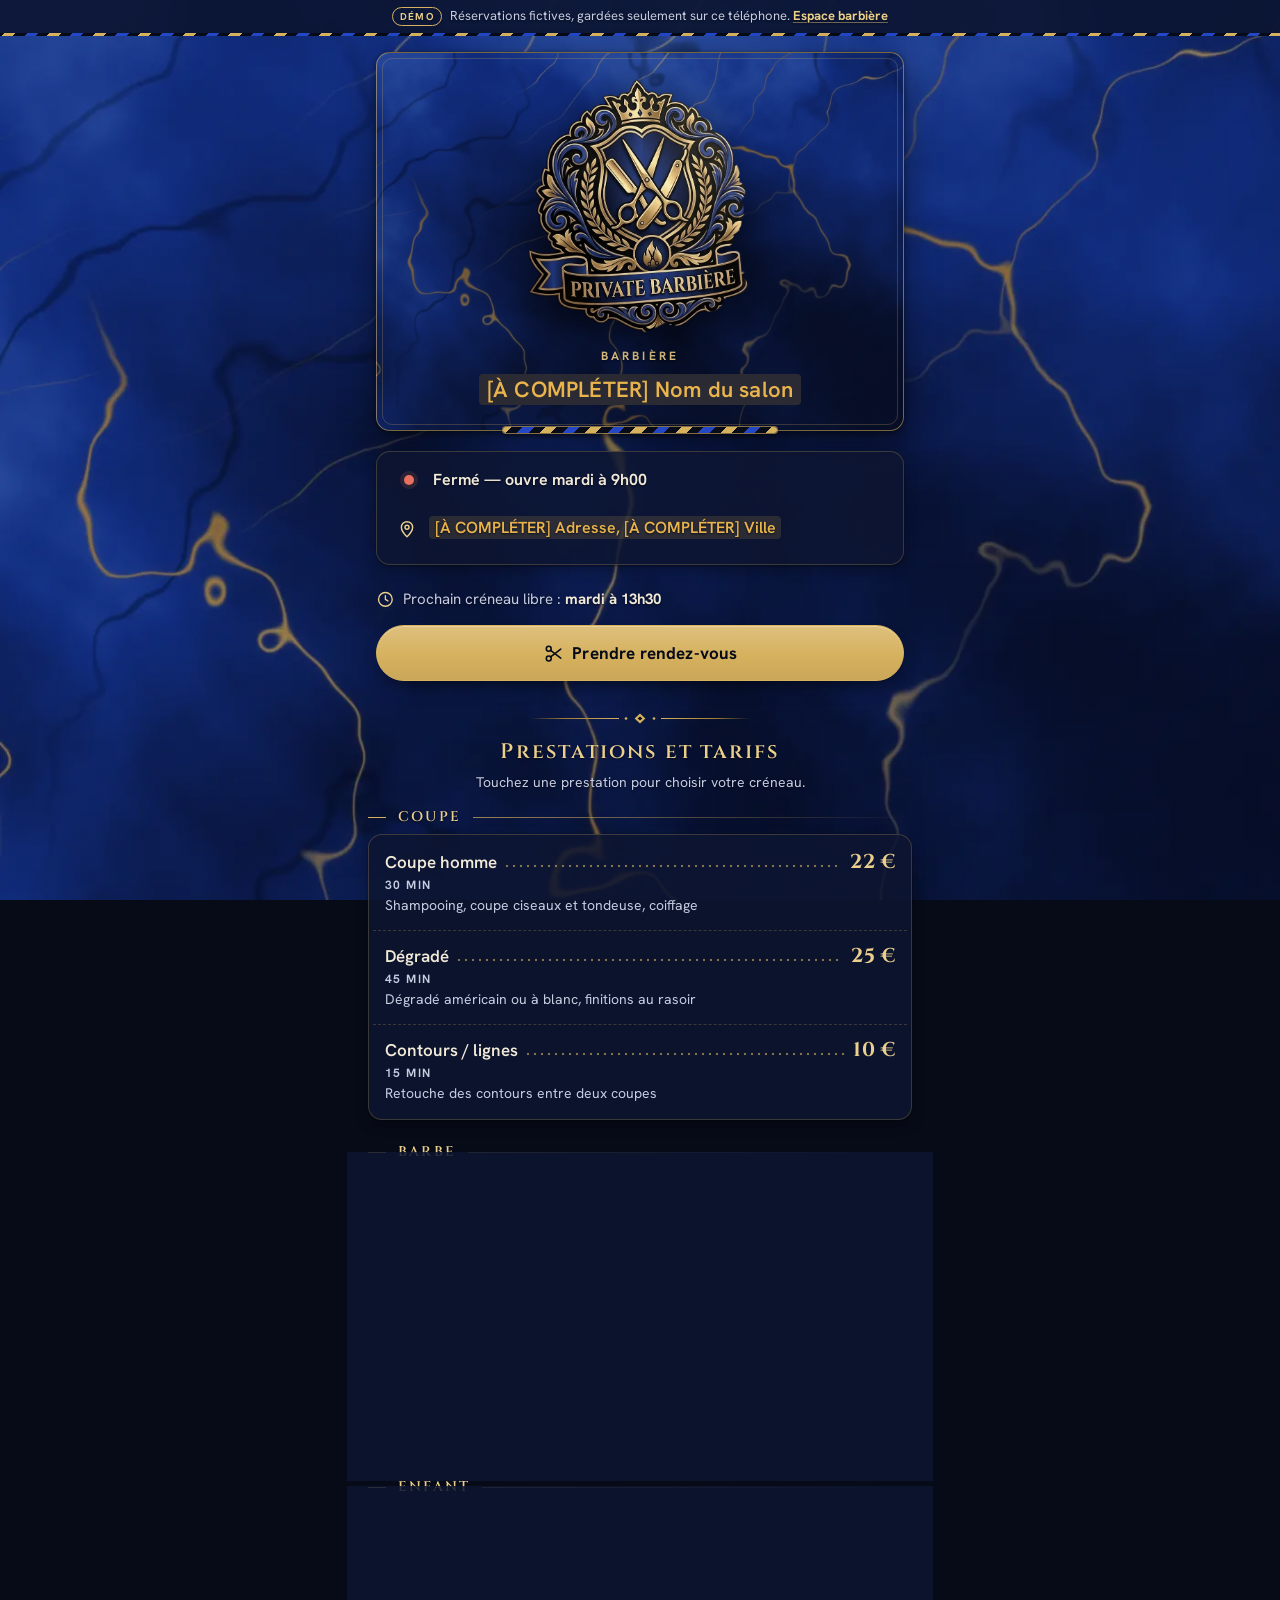
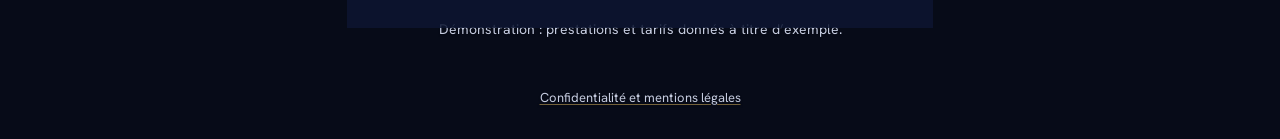
==== commit 2b5bd31a: "Publication 2026-10-11.1 — habillage Private Barbière et assistant - Nouvel habillage : fond en marb" ====
--- a/index.html
+++ b/index.html
@@ -3,17 +3,19 @@
 <head>
   <meta charset="utf-8">
   <meta name="viewport" content="width=device-width, initial-scale=1, viewport-fit=cover">
-  <title>Réserver — [À COMPLÉTER] Nom du salon</title>
+  <title>Réserver un rendez-vous</title>
   <meta name="description" content="Prenez rendez-vous en ligne chez votre barbière : choisissez la prestation, le jour et l’heure. Sans compte, en moins d’une minute.">
   <!-- Démo et préparation : pas d'indexation (marqueurs [À COMPLÉTER], tarifs fictifs).
        À la mise en service, retirer cette ligne si la page doit apparaître sur Google. -->
   <meta name="robots" content="noindex, nofollow">
-  <meta name="theme-color" content="#23413A">
-  <meta name="color-scheme" content="light">
+  <meta name="theme-color" content="#070B18">
+  <meta name="color-scheme" content="dark">
   <meta name="format-detection" content="telephone=no">
   <meta name="mobile-web-app-capable" content="yes">
   <meta name="apple-mobile-web-app-capable" content="yes">
-  <meta name="apple-mobile-web-app-status-bar-style" content="default">
+  <!-- Barre d'état iOS transparente sur le fond nuit : le haut de page doit
+       réserver env(safe-area-inset-top) (bandeau démo, enseigne, appbar). -->
+  <meta name="apple-mobile-web-app-status-bar-style" content="black-translucent">
   <meta name="apple-mobile-web-app-title" content="Réserver">
 
   <link rel="manifest" href="./manifest.webmanifest">
@@ -21,8 +23,8 @@
   <link rel="icon" href="./icons/favicon-32.png" sizes="32x32" type="image/png">
   <link rel="apple-touch-icon" href="./icons/apple-touch-icon.png">
 
+  <link rel="preload" href="./fonts/cinzel-latin.woff2" as="font" type="font/woff2" crossorigin>
   <link rel="preload" href="./fonts/hanken-grotesk-latin.woff2" as="font" type="font/woff2" crossorigin>
-  <link rel="preload" href="./fonts/young-serif-latin.woff2" as="font" type="font/woff2" crossorigin>
   <link rel="stylesheet" href="./css/app.css">
   <link rel="stylesheet" href="./css/client.css">
 
@@ -44,11 +46,13 @@
     })();
   </script>
 
+  <!-- Sans JavaScript, le nom et le téléphone du salon (saisis par la barbière
+       dans l'espace pro) ne sont pas connus : message neutre. -->
   <noscript>
     <div class="noscript">
-      <h1>Réservation en ligne</h1>
+      <h1>Réserver un rendez-vous</h1>
       <p>Pour réserver, merci d’activer JavaScript dans les réglages de votre navigateur, puis de recharger la page.</p>
-      <p>Vous pouvez aussi appeler le salon : <span class="todo">[À COMPLÉTER] téléphone du salon</span>.</p>
+      <p>Vous pouvez aussi prendre rendez-vous directement auprès du salon.</p>
     </div>
   </noscript>
 
--- a/css/app.css
+++ b/css/app.css
@@ -1,5 +1,6 @@
 /* ==========================================================================
-   Planning Barbière — système de design « l'enseigne de quartier »
+   Planning Barbière — système de design « Private Barbière »
+   Nuit, bleu roi et or : un salon privé, la nuit.
    --------------------------------------------------------------------------
    Un seul fichier pour les deux applis (client et barbière).
    Direction artistique : docs/DESIGN.md — catalogue visuel : app/styleguide.html
@@ -7,41 +8,46 @@
    en réutilisant ces jetons et ces composants (nommage BEM simple :
    .bloc, .bloc__element, .bloc--variante ; états via attributs ARIA).
 
+   Thème entièrement sombre. L'or ne sert qu'à ce qui compte (action
+   principale, sélection, prix, filets) ; le bleu roi donne la profondeur et
+   n'est JAMAIS une couleur de texte sur fond sombre (en fond, texte --ivoire).
+
    Sommaire
      1. Polices (auto-hébergées, RGPD)
-     2. Jetons (couleurs, rayons, ombres, espacements, typo)
+     2. Jetons (couleurs, rayons, ombres, espacements, typo) + alias anciens noms
      3. Base & reset léger (mobile, safe-area, focus)
      4. Mise en page (.page, .stack, .cluster…)
-     5. Typographie & utilitaires
+     5. Typographie & utilitaires (.marbre, .filet-orne…)
      6. Composants
         .btn .icon-btn .icon .chip .card .badge .field .check .switch
         .pole .spinner .loader .pricelist .daystrip .slots .ticket .sheet
         .toast .tabbar .appbar .sticky-cta .empty .skeleton .demo-banner
-        .timeline .stat .list .avatar .notice .signboard .install-help
-        .prose .app-footer
+        .timeline .stat .list .avatar .notice .signboard .blason
+        .install-help .prose .app-footer
      7. Mouvement (.reveal) et prefers-reduced-motion
    ========================================================================== */
 
 
 /* ==========================================================================
-   1. Polices — Young Serif (titres) et Hanken Grotesk variable 400–700 (texte)
+   1. Polices — Cinzel variable 400–900 (titres, chiffres clés ; l'appli
+   emploie 600 et 700) et Hanken Grotesk variable 400–700 (texte).
    Sous-ensembles latin + latin-ext, licence OFL (voir fonts/LICENCES.txt).
    ========================================================================== */
 
 @font-face {
-  font-family: 'Young Serif';
+  font-family: 'Cinzel';
   font-style: normal;
-  font-weight: 400;
+  font-weight: 400 900;
   font-display: swap;
-  src: url('../fonts/young-serif-latin-ext.woff2') format('woff2');
+  src: url('../fonts/cinzel-latin-ext.woff2') format('woff2');
   unicode-range: U+0100-02BA, U+02BD-02C5, U+02C7-02CC, U+02CE-02D7, U+02DD-02FF, U+0304, U+0308, U+0329, U+1D00-1DBF, U+1E00-1E9F, U+1EF2-1EFF, U+2020, U+20A0-20AB, U+20AD-20C4, U+2113, U+2C60-2C7F, U+A720-A7FF;
 }
 @font-face {
-  font-family: 'Young Serif';
+  font-family: 'Cinzel';
   font-style: normal;
-  font-weight: 400;
+  font-weight: 400 900;
   font-display: swap;
-  src: url('../fonts/young-serif-latin.woff2') format('woff2');
+  src: url('../fonts/cinzel-latin.woff2') format('woff2');
   unicode-range: U+0000-00FF, U+0131, U+0152-0153, U+02BB-02BC, U+02C6, U+02DA, U+02DC, U+0304, U+0308, U+0329, U+2000-206F, U+20AC, U+2122, U+2191, U+2193, U+2212, U+2215, U+FEFF, U+FFFD;
 }
 @font-face {
@@ -64,48 +70,75 @@
 
 /* ==========================================================================
    2. Jetons
+   Contrastes WCAG calculés (texte < 18 px : ≥ 4,5:1 ; repères : ≥ 3:1) :
+     --ivoire / --nuit 16,4 · --ivoire-2 / --carte 9,4 · --ivoire-2 / --carte-2 8,3
+     --or / --nuit 9,6 · --nuit / --or (bouton) 9,6 · --carte / --or 8,3
+     --ivoire / --roi 6,3 · --danger / --carte 5,5 · --or-clair / --or-bg 9,0
+     --filet-fort (contour des commandes) / --carte 3,4 et / --nuit 3,6
+     --roi-2 (repère graphique) / --carte 3,2 — --roi seul : 2,6, jamais en texte
    ========================================================================== */
 
 :root {
-  color-scheme: light;
-
-  /* — Couleurs (DESIGN.md) — */
-  --paper:   #F4EEE4;              /* fond général, crème carrelage */
-  --paper-2: #EAE1D2;              /* surfaces secondaires, bandes */
-  --card:    #FFFCF7;              /* cartes, champs */
-  --ink:     #1C2925;              /* texte principal */
-  --ink-2:   #55625D;              /* texte secondaire (AA sur --paper : 5,5:1) */
-  --green:   #23413A;              /* dominante : en-têtes, boutons principaux */
-  --green-2: #2F5A50;              /* survol / état actif */
-  --green-3: #17302A;              /* appui, fonds sombres (toast) */
-  --oxblood: #9B3426;              /* accent : sélection, alertes, rayure */
-  --oxblood-2: #7E2A1E;            /* accent foncé (texte sur fond teinté) */
-  --brass:   #B58A45;              /* filets, détails — jamais pour du texte courant */
-  --brass-2: #D9BE8C;              /* laiton clair, détails sur fond vert */
-  --line:    rgba(28, 41, 37, .14);/* séparateurs */
-  --line-2:  rgba(28, 41, 37, .26);/* contours de champs, bordures marquées */
-
-  --ok:        #2E6B3F;            /* honoré */
-  --ok-bg:     #E1ECDF;
-  --warn:      #8A5A00;            /* lapin (no-show) */
-  --warn-bg:   #F6E8C8;
-  --danger-bg: #F5E1DB;            /* fond teinté sang-de-bœuf */
-  --green-bg:  #DCE6E1;            /* fond teinté vert */
-  --brass-bg:  #F3E7CF;            /* fond teinté laiton */
-
-  --focus-color: var(--oxblood);   /* anneau de focus (redéfini sur fond sombre) */
+  color-scheme: dark;
+
+  /* — Palette (docs/DESIGN.md) — */
+  --nuit:      #070B18;            /* fond de page */
+  --nuit-2:    #0C1430;            /* bandes, barre d'onglets, en-têtes, feuilles */
+  --carte:     #111B3D;            /* cartes, champs */
+  --voile-fond: .2;               /* voile sur le marbre du fond de page (0 = marbre brut) */
+  --verre:     rgba(13, 21, 50, .86);   /* verre fumé des cartes posées sur le marbre */
+  --carte-2:   #18244E;            /* survol, cartes actives, fond des badges */
+  --ivoire:    #F2EAD8;            /* texte principal */
+  --ivoire-2:  #C6CDE1;            /* texte secondaire — 4,7:1 même sur le 1 % le plus clair du marbre */
+  --roi:       #2347C5;            /* bleu roi : fonds d'accent, RDV « en ligne » */
+  --roi-2:     #3A60E6;            /* bleu roi clair : repères graphiques (≥ 3:1) */
+  --or:        #D6B15E;            /* bouton principal (texte --nuit), sélection, prix */
+  --or-clair:  #EBCF8C;            /* texte doré sur fond sombre, survol */
+  --or-fonce:  #9E7A33;            /* bords, embouts, ombres dorées */
+  --filet:      rgba(214, 177, 94, .24);  /* séparateurs décoratifs */
+  --filet-fort: rgba(214, 177, 94, .55);  /* contour des champs et commandes (≥ 3:1) */
+
+  --ok:     #5CC28A;               /* honoré */
+  --warn:   #E9B44C;               /* lapin (no-show), à compléter */
+  --danger: #E8705F;               /* erreur, action destructrice */
+  --ok-bg:     rgba(92, 194, 138, .14);
+  --warn-bg:   rgba(233, 180, 76, .14);
+  --danger-bg: rgba(232, 112, 95, .14);
+  --or-bg:     rgba(214, 177, 94, .12);   /* fond teinté or (sélection discrète) */
+  --roi-bg:    rgba(35, 71, 197, .22);    /* fond teinté bleu roi */
+
+  --focus-color: var(--or-clair);  /* anneau de focus : or, 3 px */
+
+  /* — Alias des anciens noms (encore lus par client.css, pro.css et js/) —
+     Ne pas employer dans un nouveau code : utiliser les noms ci-dessus. */
+  --paper:     var(--nuit);
+  --paper-2:   var(--nuit-2);
+  --card:      var(--carte);
+  --ink:       var(--ivoire);
+  --ink-2:     var(--ivoire-2);
+  --green:     var(--or-clair);
+  --green-2:   var(--or);
+  --green-3:   var(--nuit-2);
+  --green-bg:  var(--or-bg);
+  --oxblood:   var(--or);
+  --oxblood-2: var(--or-clair);
+  --brass:     var(--or);
+  --brass-2:   var(--or-clair);
+  --brass-bg:  var(--or-bg);
+  --line:      var(--filet);
+  --line-2:    var(--filet-fort);
 
   /* — Rayure du poteau de barbier (signature : progression, créneau choisi, chargement) — */
   --pole: repeating-linear-gradient(-45deg,
-            var(--oxblood) 0 10px, var(--card) 10px 20px,
-            var(--green) 20px 30px, var(--card) 30px 40px);
+            var(--or) 0 8px, var(--nuit) 8px 16px,
+            var(--roi) 16px 24px, var(--nuit) 24px 32px);
   /* Même rayure en « tuile » raccordable : à utiliser avec background-size
      (56px, 28px…) pour l'animer sans saut (keyframes pole-turn-*). */
   --pole-tile: linear-gradient(-45deg,
-            var(--oxblood) 0 12.5%, var(--card) 0 25%, var(--green) 0 37.5%, var(--card) 0 50%,
-            var(--oxblood) 0 62.5%, var(--card) 0 75%, var(--green) 0 87.5%, var(--card) 0);
+            var(--or) 0 12.5%, var(--nuit) 0 25%, var(--roi) 0 37.5%, var(--nuit) 0 50%,
+            var(--or) 0 62.5%, var(--nuit) 0 75%, var(--roi) 0 87.5%, var(--nuit) 0);
   /* Hachures neutres (blocages, indisponibilités) */
-  --hatch: repeating-linear-gradient(-45deg, rgba(28, 41, 37, .075) 0 6px, transparent 6px 12px);
+  --hatch: repeating-linear-gradient(-45deg, rgba(242, 234, 216, .07) 0 6px, transparent 6px 12px);
 
   /* — Rayons — */
   --r-xs: 6px;
@@ -114,10 +147,10 @@
   --r-lg: 22px;
   --r-pill: 999px;
 
-  /* — Ombres chaudes (jamais grises) — */
-  --shadow-1: 0 1px 2px rgba(60, 40, 20, .06), 0 2px 10px rgba(60, 40, 20, .06);
-  --shadow-2: 0 2px 4px rgba(60, 40, 20, .06), 0 10px 28px rgba(60, 40, 20, .11);
-  --shadow-3: 0 -10px 40px rgba(60, 40, 20, .18);
+  /* — Ombres noires et profondes (jamais claires) — */
+  --shadow-1: 0 1px 2px rgba(0, 0, 0, .4), 0 4px 14px rgba(0, 0, 0, .32);
+  --shadow-2: 0 2px 6px rgba(0, 0, 0, .45), 0 16px 36px rgba(0, 0, 0, .45);
+  --shadow-3: 0 -14px 44px rgba(0, 0, 0, .6);
 
   /* — Espacements (échelle de 4 px) — */
   --s-1: 4px;
@@ -131,7 +164,7 @@
   --s-9: 56px;
 
   /* — Typographie — */
-  --font-display: 'Young Serif', 'Iowan Old Style', 'Palatino Linotype', Georgia, serif;
+  --font-display: 'Cinzel', 'Trajan Pro', 'Iowan Old Style', 'Palatino Linotype', Georgia, serif;
   --font-body: 'Hanken Grotesk', ui-sans-serif, system-ui, -apple-system, 'Segoe UI', Roboto, sans-serif;
   --fs-xs: .75rem;     /* 12 px — petites capitales */
   --fs-sm: .875rem;    /* 14 px */
@@ -171,6 +204,8 @@
   -webkit-tap-highlight-color: transparent;
   scroll-padding-top: calc(var(--appbar-h) + 12px);
   scroll-padding-bottom: calc(var(--bottom-space) + 12px);
+  background-color: var(--nuit);  /* rebond du défilement : jamais de blanc */
+  scrollbar-color: var(--or-fonce) var(--nuit);
 }
 
 body {
@@ -178,10 +213,11 @@
   min-height: 100vh;
   min-height: 100dvh;
   padding-bottom: var(--bottom-space);
-  color: var(--ink);
-  background-color: var(--paper);
-  /* Carrelage métro, presque invisible : la crème du salon */
-  background-image: url("data:image/svg+xml,%3Csvg xmlns='http://www.w3.org/2000/svg' width='48' height='48'%3E%3Cpath d='M0 .5h48M0 24.5h48M.5 0v24M24.5 24v24' stroke='%231C2925' stroke-opacity='.05' fill='none'/%3E%3C/svg%3E");
+  color: var(--ivoire);
+  background-color: var(--nuit);
+  isolation: isolate;               /* le marbre (z-index -1) reste derrière le contenu, devant ce fond */
+  /* Halo sombre très fin : le texte posé sur le marbre reste lisible même sur une veine d'or. */
+  text-shadow: 0 1px 2px rgba(3, 6, 16, .7);
   font-family: var(--font-body);
   font-size: var(--fs-md);
   line-height: 1.5;
@@ -194,6 +230,32 @@
   overflow-wrap: break-word;
 }
 
+/* Le fond de page EST le marbre (demande de la cliente, 2026-10-10) : image portrait
+   pour les téléphones, paysage pour les écrans larges, sous un voile léger
+   (--voile-fond). Mesuré : le marbre est surtout bleu sombre (pixel médian
+   rgb(16,38,112)) ; avec .2 de voile, l'ivoire y fait plus de 6:1 sur 99 % de la
+   surface ; seules les veines d'or descendent plus bas, d'où le halo du texte et
+   le verre fumé des cartes. */
+body::before {
+  content: '';
+  position: fixed;
+  inset: 0;
+  z-index: -1;
+  pointer-events: none;
+  background:
+    linear-gradient(rgb(5 8 20 / var(--voile-fond)), rgb(5 8 20 / var(--voile-fond))),
+    url('../img/marbre-fond.webp') center / cover no-repeat,
+    var(--nuit);
+}
+@media (orientation: landscape) and (min-width: 700px) {
+  body::before {
+    background:
+      linear-gradient(rgb(5 8 20 / var(--voile-fond)), rgb(5 8 20 / var(--voile-fond))),
+      url('../img/marbre.webp') center / cover no-repeat,
+      var(--nuit);
+  }
+}
+
 /* Place automatique sous une barre collante ou une barre d'onglets.
    Posée sur :root (et non body) : html en a besoin pour scroll-padding-bottom
    (un champ focalisé ou une erreur ne restent pas cachés sous la barre) ;
@@ -207,11 +269,12 @@
 h1, h2, h3, h4, h5, h6, p, figure, blockquote, dl, dd, ul, ol { margin: 0; }
 ul[class], ol[class] { list-style: none; padding: 0; }
 
+/* Titres en Cinzel : capitales romaines, comme le ruban du blason */
 h1, h2, h3 {
   font-family: var(--font-display);
-  font-weight: 400;              /* Young Serif n'existe qu'en 400 : jamais de faux gras */
+  font-weight: 600;
   line-height: 1.15;
-  letter-spacing: -.005em;
+  letter-spacing: .02em;
   text-wrap: balance;
 }
 h4, h5, h6 { font-size: inherit; font-weight: 700; }
@@ -221,15 +284,20 @@
 button, input, select, textarea { font: inherit; color: inherit; letter-spacing: inherit; }
 :where(button) { background: none; border: 0; padding: 0; cursor: pointer; }
 :where(button:disabled) { cursor: not-allowed; }
-:where(a) { color: var(--green); text-decoration-thickness: 1px; text-underline-offset: .18em; }
-:where(a:hover) { color: var(--green-2); }
+:where(a) {
+  color: var(--or-clair);
+  text-decoration-color: rgba(235, 207, 140, .45);
+  text-decoration-thickness: 1px;
+  text-underline-offset: .18em;
+}
+:where(a:hover) { color: var(--ivoire); text-decoration-color: currentColor; }
 button, a, label, summary, [role="button"] { touch-action: manipulation; }
 
 [hidden] { display: none !important; }
 
-::selection { background: rgba(155, 52, 38, .18); }
-
-/* Focus très visible, au clavier uniquement */
+::selection { background: rgba(214, 177, 94, .35); color: var(--ivoire); }
+
+/* Focus très visible (or, 3 px), au clavier uniquement */
 :focus-visible {
   outline: 3px solid var(--focus-color);
   outline-offset: 2px;
@@ -246,16 +314,26 @@
    ========================================================================== */
 
 /* .page — colonne unique centrée (560 px), gouttières + safe-area.
-   .page--wide : agenda pro sur tablette (2 colonnes possibles via .page__cols). */
+   .page--wide : agenda pro sur tablette (2 colonnes possibles via .page__cols).
+   Barre d'état iOS translucide (black-translucent) : --page-safe-top vaut sa
+   hauteur quand l'écran commence par .page sans rien au-dessus pour la réserver
+   (production : accueil client .page > .signboard, page d'erreur). Ni appbar
+   (qui la réserve, la .page vient alors après elle) ni bandeau démo visible
+   (idem) : 0, pas de double espace. Un écran qui change son padding-top
+   l'ajoute : calc(var(--s-4) + var(--page-safe-top, 0px)).
+   Sélecteurs à la spécificité d'une classe (:where) : les écrans gardent la main. */
 .page {
+  --page-safe-top: 0px;
   width: 100%;
   max-width: var(--maxw);
   margin-inline: auto;
-  padding-top: var(--s-5);
+  padding-top: calc(var(--s-5) + var(--page-safe-top));
   padding-bottom: var(--s-8);
   padding-left: max(var(--gutter), env(safe-area-inset-left, 0px));
   padding-right: max(var(--gutter), env(safe-area-inset-right, 0px));
 }
+:where(#app) > .page:where(:first-child) { --page-safe-top: env(safe-area-inset-top, 0px); }
+:where(.demo-banner:not([hidden]) ~ #app) > .page:where(:first-child) { --page-safe-top: 0px; }
 .page--wide { max-width: var(--maxw-wide); }
 .page__cols { display: grid; gap: var(--s-6); }
 @media (min-width: 900px) {
@@ -264,6 +342,7 @@
 
 /* .stack — empilement vertical régulier (--gap pour ajuster) */
 .stack { display: flex; flex-direction: column; gap: var(--gap, var(--s-4)); }
+.card.stack { display: flex; }            /* .card (déclarée plus loin) remettrait display:block */
 .stack--xs { --gap: var(--s-1); }
 .stack--sm { --gap: var(--s-2); }
 .stack--lg { --gap: var(--s-6); }
@@ -285,45 +364,45 @@
    5. Typographie & utilitaires
    ========================================================================== */
 
-.h1 { font-family: var(--font-display); font-weight: 400; font-size: var(--fs-3xl); line-height: 1.08; }
-.h2 { font-family: var(--font-display); font-weight: 400; font-size: var(--fs-2xl); line-height: 1.12; }
-.h3 { font-family: var(--font-display); font-weight: 400; font-size: var(--fs-xl); line-height: 1.2; }
+.h1 { font-family: var(--font-display); font-weight: 600; font-size: clamp(1.875rem, 8.5vw, var(--fs-3xl)); line-height: 1.1; letter-spacing: .02em; }
+.h2 { font-family: var(--font-display); font-weight: 600; font-size: clamp(1.5rem, 6.5vw, var(--fs-2xl)); line-height: 1.14; letter-spacing: .02em; }
+.h3 { font-family: var(--font-display); font-weight: 600; font-size: 1.25rem; line-height: 1.2; letter-spacing: .02em; }
 .display-num {                          /* grands chiffres (heure du prochain client) */
-  font-family: var(--font-display);
-  font-weight: 400;
+  font-family: var(--font-body);        /* Cinzel n'a que des capitales : une heure s'y lirait « 10H00 » */
+  font-weight: 700;
   font-size: var(--fs-hero);
   line-height: 1;
   font-variant-numeric: tabular-nums lining-nums;
-  letter-spacing: -.01em;
-}
-.lead { font-size: var(--fs-lg); line-height: 1.45; color: var(--ink-2); }
+  letter-spacing: 0;
+}
+.lead { font-size: var(--fs-lg); line-height: 1.45; color: var(--ivoire-2); }
 
 /* Petites capitales espacées — étiquettes, durées, jours, sections */
 .smallcaps {
   font-size: var(--fs-xs);
   font-weight: 650;
-  letter-spacing: .08em;
+  letter-spacing: .12em;
   text-transform: uppercase;
   line-height: 1.3;
 }
 
-/* Titre de section : petites capitales + filet */
+/* Titre de section : petites capitales dorées + filet */
 .section-title {
   display: flex;
   align-items: center;
   gap: var(--s-3);
   margin: var(--s-6) 0 var(--s-3);
-  color: var(--ink-2);
+  color: var(--or-clair);
   font-family: var(--font-body);
   font-size: var(--fs-xs);
   font-weight: 700;
-  letter-spacing: .1em;
+  letter-spacing: .14em;
   text-transform: uppercase;
 }
-.section-title::after { content: ""; flex: 1; height: 1px; background: var(--line); }
-
-.muted { color: var(--ink-2); }
-.accent { color: var(--oxblood); }
+.section-title::after { content: ""; flex: 1; height: 1px; background: var(--filet); }
+
+.muted { color: var(--ivoire-2); }
+.accent { color: var(--or-clair); }
 .tabular { font-variant-numeric: tabular-nums lining-nums; }
 .center { text-align: center; }
 .nowrap { white-space: nowrap; }
@@ -357,21 +436,45 @@
 .skip-link {
   position: absolute; left: var(--s-3); top: -100px; z-index: 300;
   padding: var(--s-2) var(--s-4); border-radius: var(--r-pill);
-  background: var(--green); color: var(--card); font-weight: 700;
+  background: var(--or); color: var(--nuit); font-weight: 700;
 }
 .skip-link:focus { top: calc(var(--s-3) + env(safe-area-inset-top, 0px)); }
 
 .no-scrollbar { scrollbar-width: none; }
 .no-scrollbar::-webkit-scrollbar { display: none; }
 
-/* Filet laiton décoratif */
-.divider { border: 0; height: 1px; margin: var(--s-6) 0; background: var(--line); }
-.divider--brass {
-  height: 7px;
+/* Filet simple */
+.divider { border: 0; height: 1px; margin: var(--s-6) 0; background: var(--filet); }
+
+/* .filet-orne — filet d'or orné : fine ligne dorée, losange au centre
+   (CSS seul, sur <hr> ou <div aria-hidden="true">). Sépare les sections. */
+.filet-orne {
+  display: block;
+  height: 11px;
+  margin: var(--s-6) 0;
+  border: 0;
   background:
-    linear-gradient(var(--brass), var(--brass)) center / 100% 1px no-repeat,
-    radial-gradient(circle, var(--brass) 2.5px, transparent 3px) center / 7px 7px no-repeat;
-  opacity: .8;
+    url("data:image/svg+xml,%3Csvg xmlns='http://www.w3.org/2000/svg' viewBox='0 0 34 11'%3E%3Cpath d='M17 .6 22.4 5.5 17 10.4 11.6 5.5Z' fill='%23D6B15E'/%3E%3Cpath d='M17 3.4 19.3 5.5 17 7.6 14.7 5.5Z' fill='%23070B18'/%3E%3Ccircle cx='3' cy='5.5' r='1.3' fill='%23D6B15E'/%3E%3Ccircle cx='31' cy='5.5' r='1.3' fill='%23D6B15E'/%3E%3C/svg%3E") center / 34px 11px no-repeat,
+    linear-gradient(90deg, transparent, var(--or-fonce) 30%, var(--or) calc(100% - 21px), transparent calc(100% - 21px)) left center / 50% 1px no-repeat,
+    linear-gradient(270deg, transparent, var(--or-fonce) 30%, var(--or) calc(100% - 21px), transparent calc(100% - 21px)) right center / 50% 1px no-repeat;
+}
+
+/* .marbre — marbre bleu roi veiné d'or (img/marbre.webp) sous un voile sombre
+   dégradé, pour que le texte posé dessus reste lisible. Trois endroits
+   seulement (DESIGN.md) : l'enseigne cliente (.signboard l'emploie déjà),
+   le haut du ticket (intégré à .ticket), l'écran de connexion pro.
+   --voile : opacité du voile en haut (0 à 1, défaut .66 ; le bas est 0,22 plus
+   sombre). En dessous de .66, revérifier le contraste du texte posé dessus. */
+.signboard { --voile: .2; }          /* le blason est opaque : pas besoin d'un voile épais */
+.marbre,
+.signboard {
+  background-color: var(--nuit);
+  background-image:
+    linear-gradient(180deg, rgb(7 11 24 / var(--voile, .66)), rgb(7 11 24 / calc(var(--voile, .66) + .22))),
+    url('../img/marbre.webp');
+  background-position: center, center;
+  background-size: cover, cover;
+  background-repeat: no-repeat;
 }
 
 
@@ -397,16 +500,19 @@
 
 /* --------------------------------------------------------------------------
    .btn — bouton (ou lien <a class="btn">)
-   Variantes : --primary (vert), --accent (sang-de-bœuf), --ghost, --danger
+   Variantes : --primary (or, texte nuit), --accent (bleu roi, texte ivoire),
+               --ghost (texte or), --danger (corail)
    Tailles   : --lg (56 px), --sm (40 px, zone tactile étendue), --block (pleine largeur)
    États     : [disabled] / [aria-disabled=true], [aria-busy=true] (le poteau tourne)
+   Personnalisable par --btn-bg, --btn-fg, --btn-border (pro.css s'en sert).
    <button class="btn btn--primary btn--block btn--lg">Confirmer</button>
    -------------------------------------------------------------------------- */
 .btn {
-  --btn-bg: var(--card);
-  --btn-fg: var(--ink);
-  --btn-border: var(--line-2);
-  --btn-filet: transparent;
+  --btn-bg: var(--carte);
+  --btn-fg: var(--ivoire);
+  --btn-border: var(--filet-fort);
+  --btn-sheen: none;
+  --btn-shadow: none;
   position: relative;
   display: inline-flex;
   align-items: center;
@@ -416,9 +522,10 @@
   padding: 0 1.375rem;
   border: 1.5px solid var(--btn-border);
   border-radius: var(--r-pill);
-  background: var(--btn-bg);
+  background-color: var(--btn-bg);
+  background-image: var(--btn-sheen);
   color: var(--btn-fg);
-  box-shadow: inset 0 0 0 2px var(--btn-bg), inset 0 0 0 3px var(--btn-filet);
+  box-shadow: var(--btn-shadow);
   font-family: var(--font-body);
   font-size: var(--fs-md);
   font-weight: 650;
@@ -434,39 +541,41 @@
 }
 .btn:hover { color: var(--btn-fg); }
 @media (hover: hover) {
-  .btn:hover { --btn-bg: var(--paper-2); }
+  .btn:hover { --btn-bg: var(--carte-2); --btn-border: var(--or); }
 }
 .btn:active { transform: translateY(1px) scale(.985); }
 .btn .icon { width: 1.25em; height: 1.25em; }
 
-/* Principal : vert bouteille, filet laiton intérieur comme une poignée de porte */
+/* Principal : or massif, texte nuit (9,6:1), léger reflet de métal poli */
 .btn--primary {
-  --btn-bg: var(--green);
-  --btn-fg: var(--card);
-  --btn-border: var(--green);
-  --btn-filet: rgba(217, 190, 140, .55);
-  --focus-color: var(--oxblood);
-}
-@media (hover: hover) { .btn--primary:hover { --btn-bg: var(--green-2); --btn-border: var(--green-2); } }
-.btn--primary:active { --btn-bg: var(--green-3); }
-
-/* Accent : sang-de-bœuf de l'enseigne */
+  --btn-bg: var(--or);
+  --btn-fg: var(--nuit);
+  --btn-border: var(--or);
+  --btn-sheen: linear-gradient(180deg, rgba(255, 255, 255, .2), rgba(255, 255, 255, 0) 55%, rgba(0, 0, 0, .06));
+  --btn-shadow: inset 0 1px 0 rgba(255, 246, 220, .35), 0 10px 22px -12px rgba(0, 0, 0, .9);
+  font-weight: 700;
+}
+@media (hover: hover) { .btn--primary:hover { --btn-bg: var(--or-clair); --btn-border: var(--or-clair); } }
+.btn--primary:active { --btn-bg: var(--or-fonce); --btn-border: var(--or-fonce); }
+
+/* Accent : bleu roi, texte ivoire (6,3:1) — action secondaire marquée */
 .btn--accent {
-  --btn-bg: var(--oxblood);
-  --btn-fg: var(--card);
-  --btn-border: var(--oxblood);
-  --btn-filet: rgba(217, 190, 140, .55);
-  --focus-color: var(--green);
-}
-@media (hover: hover) { .btn--accent:hover { --btn-bg: var(--oxblood-2); --btn-border: var(--oxblood-2); } }
-
-/* Discret : sans fond ni bordure */
-.btn--ghost { --btn-bg: transparent; --btn-fg: var(--green); --btn-border: transparent; }
-@media (hover: hover) { .btn--ghost:hover { --btn-bg: rgba(35, 65, 58, .08); } }
+  --btn-bg: var(--roi);
+  --btn-fg: var(--ivoire);
+  --btn-border: var(--roi-2);
+  --btn-shadow: inset 0 1px 0 rgba(255, 255, 255, .14), 0 10px 22px -12px rgba(0, 0, 0, .9);
+}
+@media (hover: hover) {
+  .btn--accent:hover { --btn-bg: var(--roi); --btn-border: var(--or-clair); --btn-sheen: linear-gradient(rgba(255, 255, 255, .07), rgba(255, 255, 255, .07)); }
+}
+
+/* Discret : sans fond ni bordure, texte or */
+.btn--ghost { --btn-bg: transparent; --btn-fg: var(--or-clair); --btn-border: transparent; }
+@media (hover: hover) { .btn--ghost:hover { --btn-bg: var(--or-bg); --btn-border: transparent; } }
 
 /* Danger : action destructrice (annuler un RDV, supprimer) */
-.btn--danger { --btn-bg: var(--danger-bg); --btn-fg: var(--oxblood-2); --btn-border: rgba(155, 52, 38, .4); }
-@media (hover: hover) { .btn--danger:hover { --btn-bg: var(--oxblood); --btn-fg: var(--card); --btn-border: var(--oxblood); } }
+.btn--danger { --btn-bg: var(--danger-bg); --btn-fg: var(--danger); --btn-border: rgba(232, 112, 95, .55); }
+@media (hover: hover) { .btn--danger:hover { --btn-bg: var(--danger); --btn-fg: var(--nuit); --btn-border: var(--danger); } }
 
 .btn--block { display: flex; width: 100%; }
 .btn--lg { min-height: 56px; padding: 0 1.75rem; font-size: 1.0625rem; }
@@ -485,11 +594,11 @@
    Le libellé reste lu par les lecteurs d'écran (aria-busy). */
 .btn[aria-busy="true"] {
   color: transparent !important;
-  border-color: var(--green);
-  background-color: var(--card);
+  border-color: var(--or);
+  background-color: var(--nuit);
   background-image: var(--pole-tile);
   background-size: 56px 56px;
-  box-shadow: inset 0 0 0 1px rgba(28, 41, 37, .2), inset 0 6px 8px -6px rgba(255, 255, 255, .7), inset 0 -6px 8px -6px rgba(0, 0, 0, .25);
+  box-shadow: inset 0 0 0 1px rgba(0, 0, 0, .45), inset 0 7px 9px -6px rgba(255, 246, 220, .4), inset 0 -7px 9px -6px rgba(0, 0, 0, .6);
   animation: pole-turn-56 1.1s linear infinite;
   pointer-events: none;
   cursor: progress;
@@ -499,7 +608,7 @@
 
 /* --------------------------------------------------------------------------
    .icon-btn — bouton rond 48 px contenant un pictogramme (aria-label requis)
-   Variantes : --solid (carte), --primary (vert), --sm (40 px)
+   Variantes : --solid (carte, picto or), --primary (or), --sm (40 px)
    <button class="icon-btn" aria-label="Fermer">{icon('croix')}</button>
    -------------------------------------------------------------------------- */
 .icon-btn {
@@ -515,22 +624,23 @@
   color: inherit;
   text-decoration: none;
   cursor: pointer;
-  transition: background-color .15s, transform .12s var(--ease-out);
+  transition: background-color .15s, color .15s, transform .12s var(--ease-out);
 }
 .icon-btn .icon { width: 24px; height: 24px; }
-@media (hover: hover) { .icon-btn:hover { background: rgba(28, 41, 37, .07); } }
+@media (hover: hover) { .icon-btn:hover { background: rgba(242, 234, 216, .08); } }
 .icon-btn:active { transform: scale(.94); }
 .icon-btn:disabled { opacity: .4; pointer-events: none; }
-.icon-btn--solid { background: var(--card); border: 1px solid var(--line); box-shadow: var(--shadow-1); color: var(--green); }
-.icon-btn--primary { background: var(--green); color: var(--card); }
-@media (hover: hover) { .icon-btn--primary:hover { background: var(--green-2); } }
+.icon-btn--solid { background: var(--carte); border: 1px solid var(--filet-fort); box-shadow: var(--shadow-1); color: var(--or-clair); }
+@media (hover: hover) { .icon-btn--solid:hover { background: var(--carte-2); } }
+.icon-btn--primary { background: var(--or); color: var(--nuit); box-shadow: 0 8px 18px -10px rgba(0, 0, 0, .9); }
+@media (hover: hover) { .icon-btn--primary:hover { background: var(--or-clair); } }
 .icon-btn--sm { width: 40px; height: 40px; }
 .icon-btn--sm::after { content: ""; position: absolute; inset: -4px; border-radius: 50%; }
 
 
 /* --------------------------------------------------------------------------
    .chip — pastille de filtre / choix (bouton bascule)
-   État choisi : [aria-pressed=true] (ou [aria-selected=true], .is-active)
+   État choisi : [aria-pressed=true] (ou [aria-selected=true], .is-active) → or
    Rangée défilante : .chips
    <button class="chip" aria-pressed="true">Barbe <span class="chip__count">3</span></button>
    -------------------------------------------------------------------------- */
@@ -549,10 +659,10 @@
   flex: none;
   min-height: 44px;
   padding: 0 1rem;
-  border: 1.5px solid var(--line-2);
+  border: 1.5px solid var(--filet-fort);
   border-radius: var(--r-pill);
-  background: var(--card);
-  color: var(--ink);
+  background: var(--carte);
+  color: var(--ivoire);
   font-size: .9375rem;
   font-weight: 550;
   line-height: 1.2;
@@ -562,20 +672,21 @@
   transition: background-color .15s, border-color .15s, color .15s;
 }
 .chip .icon { width: 18px; height: 18px; }
-@media (hover: hover) { .chip:hover { border-color: var(--green); } }
+@media (hover: hover) { .chip:hover { border-color: var(--or); } }
 .chip[aria-pressed="true"],
 .chip[aria-selected="true"],
 .chip.is-active {
-  background: var(--green);
-  border-color: var(--green);
-  color: var(--card);
+  background: var(--or);
+  border-color: var(--or);
+  color: var(--nuit);
+  font-weight: 650;
 }
 .chip__count {
   min-width: 1.5em;
   padding: 0 .4em;
   border-radius: var(--r-pill);
-  background: var(--paper-2);
-  color: var(--ink-2);
+  background: rgba(242, 234, 216, .1);
+  color: var(--ivoire-2);
   font-size: var(--fs-xs);
   font-weight: 700;
   line-height: 1.5;
@@ -584,52 +695,52 @@
 }
 .chip[aria-pressed="true"] .chip__count,
 .chip[aria-selected="true"] .chip__count,
-.chip.is-active .chip__count { background: rgba(255, 252, 247, .18); color: var(--card); }
-
-
-/* --------------------------------------------------------------------------
-   .card — surface blanche cassée, coins 14 px, ombre chaude
-   Variantes : --flat (bordure sans ombre), --inset (bande crème), --accent
-   (filet sang-de-bœuf à gauche), --interactive (<a>/<button> cliquable)
+.chip.is-active .chip__count { background: rgba(7, 11, 24, .16); color: var(--nuit); }
+
+
+/* --------------------------------------------------------------------------
+   .card — surface bleu nuit, coins 14 px, liseré d'or 1 px, ombre noire
+   Variantes : --flat (bordure sans ombre), --inset (bande plus sombre),
+   --accent (filet d'or à gauche), --interactive (<a>/<button> cliquable)
    Éléments  : __header, __title, __meta, __body, __footer
    -------------------------------------------------------------------------- */
 .card {
   position: relative;
   display: block;
   padding: var(--s-4) var(--s-5);
-  border: 1px solid rgba(28, 41, 37, .06);
+  border: 1px solid var(--filet);
   border-radius: var(--r-card);
-  background: var(--card);
+  background: var(--verre);
   box-shadow: var(--shadow-1);
   color: inherit;
 }
-.card--flat { box-shadow: none; border-color: var(--line); }
-.card--inset { box-shadow: none; border-color: transparent; background: var(--paper-2); }
-.card--accent { box-shadow: inset 4px 0 0 var(--oxblood), var(--shadow-1); }
+.card--flat { box-shadow: none; }
+.card--inset { box-shadow: none; border-color: rgba(242, 234, 216, .06); background: rgba(9, 15, 38, .84); }
+.card--accent { box-shadow: inset 3px 0 0 var(--or), var(--shadow-1); }
 .card--interactive {
   width: 100%;
   text-align: left;
   text-decoration: none;
   cursor: pointer;
-  transition: box-shadow .2s, transform .15s var(--ease-out);
-}
-@media (hover: hover) { .card--interactive:hover { box-shadow: var(--shadow-2); } }
+  transition: background-color .15s, border-color .15s, box-shadow .2s, transform .15s var(--ease-out);
+}
+@media (hover: hover) { .card--interactive:hover { background: var(--carte-2); border-color: var(--filet-fort); box-shadow: var(--shadow-2); } }
 .card--interactive:active { transform: scale(.99); }
 .card__header { display: flex; align-items: center; justify-content: space-between; gap: var(--s-3); }
-.card__title { font-family: var(--font-display); font-weight: 400; font-size: 1.1875rem; line-height: 1.2; }
-.card__meta { color: var(--ink-2); font-size: var(--fs-sm); }
+.card__title { font-family: var(--font-display); font-weight: 600; font-size: 1.125rem; line-height: 1.25; letter-spacing: .02em; }
+.card__meta { color: var(--ivoire-2); font-size: var(--fs-sm); }
 .card__body { margin-top: var(--s-3); }
 .card__footer {
   display: flex; flex-wrap: wrap; gap: var(--s-2);
   margin-top: var(--s-4); padding-top: var(--s-3);
-  border-top: 1px solid var(--line);
-}
-
-
-/* --------------------------------------------------------------------------
-   .badge — statut en petites capitales
-   --online (réservé en ligne), --done (honoré), --noshow (lapin),
-   --cancelled (annulé), --new (nouveau), sans variante : neutre (confirmé)
+  border-top: 1px solid var(--filet);
+}
+
+
+/* --------------------------------------------------------------------------
+   .badge — statut en petites capitales, lisible sur fond sombre
+   --online (réservé en ligne : bleu roi), --done (honoré), --noshow (lapin),
+   --cancelled (annulé), --new (nouveau : or), sans variante : neutre (confirmé)
    <span class="badge badge--done">Honoré</span>
    -------------------------------------------------------------------------- */
 .badge {
@@ -638,8 +749,9 @@
   gap: .4em;
   padding: .3em .7em;
   border-radius: var(--r-pill);
-  background: var(--paper-2);
-  color: var(--ink-2);
+  background: var(--carte-2);
+  color: var(--ivoire);
+  box-shadow: inset 0 0 0 1px var(--filet);
   font-size: .6875rem;
   font-weight: 700;
   line-height: 1.2;
@@ -648,27 +760,27 @@
   white-space: nowrap;
   vertical-align: middle;
 }
-.badge--online { background: var(--brass-bg); color: #6E5220; }
-.badge--done { background: var(--ok-bg); color: var(--ok); }
-.badge--noshow { background: var(--warn-bg); color: var(--warn); }
+.badge--online { background: var(--roi); color: var(--ivoire); box-shadow: inset 0 0 0 1px var(--roi-2); }
+.badge--done { background: var(--ok-bg); color: var(--ok); box-shadow: inset 0 0 0 1px rgba(92, 194, 138, .35); }
+.badge--noshow { background: var(--warn-bg); color: var(--warn); box-shadow: inset 0 0 0 1px rgba(233, 180, 76, .38); }
 .badge--cancelled {
   background: transparent;
-  color: var(--ink-2);
-  box-shadow: inset 0 0 0 1px var(--line-2);
+  color: var(--ivoire-2);
+  box-shadow: inset 0 0 0 1px var(--filet-fort);
   text-decoration: line-through;
 }
-.badge--new { background: var(--oxblood); color: var(--card); }
+.badge--new { background: var(--or); color: var(--nuit); box-shadow: none; }
 .badge--new::before {
   content: "";
   width: 6px; height: 6px;
   border-radius: 50%;
-  background: var(--card);
+  background: var(--nuit);
   animation: pulse-dot 1.6s ease-in-out infinite;
 }
 
 
 /* --------------------------------------------------------------------------
-   .field — champ de formulaire étiqueté
+   .field — champ de formulaire étiqueté (fond --carte, bord doré, focus or)
    <div class="field">
      <label class="field__label" for="tel">Téléphone</label>
      <input class="field__input" id="tel" type="tel" autocomplete="tel"
@@ -684,24 +796,26 @@
 .field > label {
   font-size: .9375rem;
   font-weight: 650;
-  color: var(--ink);
+  color: var(--ivoire);
   line-height: 1.3;
 }
-.field__optional { font-weight: 400; color: var(--ink-2); font-size: var(--fs-sm); }
-
+.field__optional { font-weight: 400; color: var(--ivoire-2); font-size: var(--fs-sm); }
+
+/* :where() garde ce socle à la spécificité d'une classe : les états (survol,
+   focus, [aria-invalid], :disabled), le select et la zone de texte l'emportent. */
 .field__input,
 .field__select,
 .field__textarea,
-.field :is(input:not([type="checkbox"]):not([type="radio"]):not([type="range"]), select, textarea) {
+.field :where(input:not([type="checkbox"]):not([type="radio"]):not([type="range"]), select, textarea) {
   display: block;
   width: 100%;
   min-height: 52px;
   padding: 13px 14px;
-  border: 1.5px solid var(--line-2);
+  border: 1.5px solid var(--filet-fort);
   border-radius: 12px;
-  background: var(--card);
-  color: var(--ink);
-  box-shadow: inset 0 1px 2px rgba(60, 40, 20, .06);
+  background-color: var(--carte);
+  color: var(--ivoire);
+  box-shadow: inset 0 1px 3px rgba(0, 0, 0, .35);
   font-size: max(16px, 1rem);
   line-height: 1.3;
   -webkit-appearance: none;
@@ -713,32 +827,35 @@
 .field__select,
 .field select {
   padding-right: 44px;
-  background-image: url("data:image/svg+xml,%3Csvg xmlns='http://www.w3.org/2000/svg' viewBox='0 0 24 24' fill='none' stroke='%2355625D' stroke-width='2' stroke-linecap='round' stroke-linejoin='round'%3E%3Cpath d='M6 9.5l6 6 6-6'/%3E%3C/svg%3E");
+  background-image: url("data:image/svg+xml,%3Csvg xmlns='http://www.w3.org/2000/svg' viewBox='0 0 24 24' fill='none' stroke='%23EBCF8C' stroke-width='2' stroke-linecap='round' stroke-linejoin='round'%3E%3Cpath d='M6 9.5l6 6 6-6'/%3E%3C/svg%3E");
   background-repeat: no-repeat;
   background-position: right 14px center;
   background-size: 20px 20px;
 }
-.field ::placeholder { color: #8A928E; opacity: 1; }
-.field :is(input, select, textarea):hover { border-color: rgba(28, 41, 37, .4); }
+.field select option { background: var(--carte); color: var(--ivoire); }
+.field ::placeholder,
+:is(.field__input, .field__textarea)::placeholder { color: #8D96B3; opacity: 1; }   /* 5,7:1 sur --carte */
+.field :is(input, select, textarea):hover,
+:is(.field__input, .field__select, .field__textarea):hover { border-color: rgba(214, 177, 94, .8); }
 .field :is(input, select, textarea):focus,
 .field__input:focus, .field__select:focus, .field__textarea:focus {
   outline: none;
-  border-color: var(--green);
-  box-shadow: 0 0 0 4px rgba(35, 65, 58, .2);
+  border-color: var(--or);
+  box-shadow: 0 0 0 3px rgba(214, 177, 94, .5);
 }
 .field :is(input, select, textarea)[aria-invalid="true"] {
-  border-color: var(--oxblood);
-  background-color: #FBF1EE;
-}
-.field :is(input, select, textarea)[aria-invalid="true"]:focus { box-shadow: 0 0 0 4px rgba(155, 52, 38, .18); }
-.field :is(input, select, textarea):disabled { background: var(--paper-2); color: var(--ink-2); }
+  border-color: var(--danger);
+  background-color: #22223F;          /* --carte teintée de corail */
+}
+.field :is(input, select, textarea)[aria-invalid="true"]:focus { box-shadow: 0 0 0 3px rgba(232, 112, 95, .45); }
+.field :is(input, select, textarea):disabled { background-color: var(--nuit-2); color: var(--ivoire-2); border-style: dashed; }
 .field input:is([type="date"], [type="time"], [type="datetime-local"]) { min-height: 52px; }
-.field__hint { font-size: var(--fs-sm); color: var(--ink-2); line-height: 1.4; }
+.field__hint { font-size: var(--fs-sm); color: var(--ivoire-2); line-height: 1.4; }
 .field__error {
   display: flex;
   align-items: flex-start;
   gap: 6px;
-  color: var(--oxblood);
+  color: var(--danger);
   font-size: var(--fs-sm);
   font-weight: 650;
   line-height: 1.35;
@@ -749,8 +866,8 @@
   display: grid; place-items: center;
   width: 18px; height: 18px; margin-top: 1px;
   border-radius: 50%;
-  background: var(--oxblood);
-  color: var(--card);
+  background: var(--danger);
+  color: var(--nuit);
   font-size: 12px;
   font-weight: 800;
   line-height: 1;
@@ -793,31 +910,33 @@
   place-items: center;
   width: 24px; height: 24px;
   margin-top: -1px;
-  border: 2px solid var(--ink-2);
+  border: 2px solid var(--ivoire-2);
   border-radius: 7px;
-  background: var(--card);
+  background: var(--carte);
   transition: background-color .15s, border-color .15s;
 }
 .check__box::after {
   content: "";
   width: 12px; height: 7px;
   margin-top: -3px;
-  border-left: 2.5px solid var(--card);
-  border-bottom: 2.5px solid var(--card);
+  border-left: 2.5px solid var(--nuit);
+  border-bottom: 2.5px solid var(--nuit);
   transform: rotate(-45deg) scale(0);
   transition: transform .18s var(--ease-out);
 }
-.check__input:checked + .check__box { background: var(--green); border-color: var(--green); }
+.check:hover .check__box { border-color: var(--or); }
+.check__input:checked + .check__box { background: var(--or); border-color: var(--or); }
 .check__input:checked + .check__box::after { transform: rotate(-45deg) scale(1); }
 .check__input:focus-visible + .check__box { outline: 3px solid var(--focus-color); outline-offset: 2px; }
 .check__input:disabled + .check__box { opacity: .45; }
-.check__input[aria-invalid="true"] + .check__box { border-color: var(--oxblood); }
+.check__input[aria-invalid="true"] + .check__box { border-color: var(--danger); }
 .check__label { min-width: 0; }
-.check__hint { display: block; color: var(--ink-2); font-size: var(--fs-sm); }
+.check__hint { display: block; color: var(--ivoire-2); font-size: var(--fs-sm); }
 
 
 /* --------------------------------------------------------------------------
    .switch — interrupteur (case à cocher role="switch"), libellé à gauche
+   Éteint : rail nuit cerclé de bronze ; allumé : rail or, bouton nuit.
    <label class="switch">
      <span class="switch__label">Réservation en ligne <span class="switch__hint">…</span></span>
      <input class="switch__input" type="checkbox" role="switch" checked>
@@ -835,7 +954,7 @@
   cursor: pointer;
 }
 .switch__label { min-width: 0; font-weight: 600; line-height: 1.35; }
-.switch__hint { display: block; font-weight: 400; color: var(--ink-2); font-size: var(--fs-sm); }
+.switch__hint { display: block; font-weight: 400; color: var(--ivoire-2); font-size: var(--fs-sm); }
 .switch__input {
   position: absolute;
   right: 0; top: 50%;
@@ -849,9 +968,9 @@
   flex: none;
   width: 52px; height: 32px;
   border-radius: var(--r-pill);
-  background: #D9D0C1;
-  box-shadow: inset 0 0 0 1.5px rgba(28, 41, 37, .3);
-  transition: background-color .2s;
+  background: var(--nuit);
+  box-shadow: inset 0 0 0 1.5px var(--filet-fort), inset 0 2px 4px rgba(0, 0, 0, .5);
+  transition: background-color .2s, box-shadow .2s;
 }
 .switch__track::after {
   content: "";
@@ -859,15 +978,15 @@
   top: 6px; left: 6px;
   width: 20px; height: 20px;
   border-radius: 50%;
-  background: var(--ink-2);
-  box-shadow: 0 1px 2px rgba(60, 40, 20, .2);
+  background: var(--ivoire-2);
+  box-shadow: 0 1px 3px rgba(0, 0, 0, .5);
   transition: transform .22s var(--ease-out), background-color .2s, width .2s, height .2s, top .2s, left .2s;
 }
-.switch__input:checked + .switch__track { background: var(--green); box-shadow: none; }
+.switch__input:checked + .switch__track { background: var(--or); box-shadow: inset 0 1px 0 rgba(255, 246, 220, .35); }
 .switch__input:checked + .switch__track::after {
   top: 4px; left: 4px;
   width: 24px; height: 24px;
-  background: var(--card);
+  background: var(--nuit);
   transform: translateX(20px);
 }
 .switch__input:focus-visible + .switch__track { outline: 3px solid var(--focus-color); outline-offset: 2px; }
@@ -875,8 +994,8 @@
 
 
 /* --------------------------------------------------------------------------
-   .pole — barre de progression rayée qui tourne comme un poteau de barbier,
-   avec ses deux embouts en laiton. Valeur : --progress de 0 à 1.
+   .pole — barre de progression rayée or / nuit / roi qui tourne comme un
+   poteau de barbier, avec ses deux embouts dorés. Valeur : --progress de 0 à 1.
    <div class="pole" role="progressbar" aria-label="Étape 2 sur 3"
         aria-valuemin="0" aria-valuemax="3" aria-valuenow="2" style="--progress: .66">
      <span class="pole__bar"></span>
@@ -889,18 +1008,18 @@
   height: 12px;
   margin-inline: 7px;
   border-radius: var(--r-pill);
-  background: var(--paper-2);
-  box-shadow: inset 0 1px 2px rgba(60, 40, 20, .18), inset 0 0 0 1px var(--line);
+  background: var(--nuit);
+  box-shadow: inset 0 1px 3px rgba(0, 0, 0, .6), inset 0 0 0 1px var(--filet);
 }
 .pole::before,
-.pole::after {                        /* embouts en laiton */
+.pole::after {                        /* embouts dorés */
   content: "";
   position: absolute;
   top: -4px;
   width: 9px; height: 20px;
   border-radius: 3px;
-  background: linear-gradient(90deg, #8E6A32, var(--brass-2) 45%, var(--brass) 70%, #8E6A32);
-  box-shadow: 0 1px 2px rgba(60, 40, 20, .25);
+  background: linear-gradient(90deg, var(--or-fonce), var(--or-clair) 45%, var(--or) 70%, var(--or-fonce));
+  box-shadow: 0 1px 3px rgba(0, 0, 0, .55);
   z-index: 1;
 }
 .pole::before { left: -7px; }
@@ -911,9 +1030,9 @@
   max-width: 100%;
   height: 100%;
   border-radius: inherit;
-  background-color: var(--card);
+  background-color: var(--nuit);
   background-image:
-    linear-gradient(rgba(255, 255, 255, .35), rgba(255, 255, 255, 0) 45%, rgba(0, 0, 0, .12)),
+    linear-gradient(rgba(255, 246, 220, .3), rgba(255, 246, 220, 0) 45%, rgba(0, 0, 0, .3)),
     var(--pole-tile);
   background-size: 100% 100%, 28px 28px;
   transition: width .5s var(--ease-out);
@@ -934,12 +1053,12 @@
   height: 38px;
   margin-block: 7px;
   border-radius: 3px;
-  background-color: var(--card);
+  background-color: var(--nuit);
   background-image:
-    linear-gradient(90deg, rgba(255, 255, 255, .5), rgba(255, 255, 255, 0) 40%, rgba(0, 0, 0, .18)),
+    linear-gradient(90deg, rgba(255, 246, 220, .35), rgba(255, 246, 220, 0) 40%, rgba(0, 0, 0, .35)),
     var(--pole-tile);
   background-size: 100% 100%, 20px 20px;
-  box-shadow: inset 0 0 0 1px rgba(28, 41, 37, .2);
+  box-shadow: inset 0 0 0 1px rgba(0, 0, 0, .45);
   animation: pole-rise-20 .9s linear infinite;
   vertical-align: middle;
 }
@@ -950,7 +1069,7 @@
   left: -4px; right: -4px;
   height: 6px;
   border-radius: 3px;
-  background: linear-gradient(90deg, #8E6A32, var(--brass-2) 45%, var(--brass) 70%, #8E6A32);
+  background: linear-gradient(90deg, var(--or-fonce), var(--or-clair) 45%, var(--or) 70%, var(--or-fonce));
 }
 .spinner::before { top: -6px; border-radius: 7px 7px 2px 2px; }
 .spinner::after { bottom: -6px; border-radius: 2px 2px 3px 3px; }
@@ -960,18 +1079,18 @@
   align-items: center;
   gap: var(--s-3);
   padding: var(--s-8) var(--s-4);
-  color: var(--ink-2);
+  color: var(--ivoire-2);
   font-size: .9375rem;
   text-align: center;
 }
 
 
 /* --------------------------------------------------------------------------
-   .pricelist — le tableau des tarifs de l'ardoise du barbier
-   nom … points de conduite … prix ; durée en petites capitales dessous ;
-   catégorie en intertitre. L'élément peut être un <button> (choix d'une
-   prestation) : état choisi [aria-pressed=true] / [aria-current=true].
-   --board : version « ardoise » vert bouteille encadrée de laiton.
+   .pricelist — le tableau des tarifs du salon
+   nom … points de conduite dorés … prix en Cinzel or ; durée en petites
+   capitales dessous ; catégorie en intertitre. L'élément peut être un <button>
+   (choix d'une prestation) : état choisi [aria-pressed=true] / [aria-current=true].
+   --board : version « écrin » encadrée d'un double filet d'or (lecture seule).
    <section class="pricelist">
      <h3 class="pricelist__category">Coupe</h3>
      <ul class="pricelist__items"><li>
@@ -987,25 +1106,37 @@
      </li></ul>
    </section>
    -------------------------------------------------------------------------- */
-.pricelist { --dots: rgba(28, 41, 37, .42); display: block; }
+.pricelist { --dots: rgba(214, 177, 94, .6); display: block; }
 .pricelist__category {
   display: flex;
   align-items: center;
   gap: var(--s-3);
   margin: var(--s-6) 0 var(--s-1);
-  color: var(--oxblood);
-  font-family: var(--font-body);
-  font-size: .8125rem;
-  font-weight: 700;
+  color: var(--or-clair);
+  font-family: var(--font-display);
+  font-size: .875rem;
+  font-weight: 600;
   line-height: 1.2;
   letter-spacing: .16em;
   text-transform: uppercase;
 }
-.pricelist__category::before { content: ""; width: 18px; height: 1px; background: var(--brass); }
-.pricelist__category::after { content: ""; flex: 1; height: 1px; background: var(--brass); opacity: .6; }
+.pricelist__category::before { content: ""; width: 18px; height: 1px; background: var(--or); }
+.pricelist__category::after { content: ""; flex: 1; height: 1px; background: linear-gradient(90deg, var(--or), transparent); opacity: .7; }
 .pricelist > .pricelist__category:first-child { margin-top: 0; }
 .pricelist__items { list-style: none; margin: 0; padding: 0; }
-.pricelist__items > li + li { border-top: 1px dashed var(--line); }
+/* Sur le fond de marbre, chaque catégorie est posée sur un verre fumé : une veine
+   d'or ne traverse jamais un nom ni un prix (l'intertitre reste sur le marbre). */
+.pricelist:not(.pricelist--board) .pricelist__items {
+  margin-top: var(--s-2);
+  padding: 2px var(--s-1);
+  border: 1px solid var(--filet);
+  border-radius: var(--r-card);
+  background: var(--verre);
+  -webkit-backdrop-filter: blur(6px);
+  backdrop-filter: blur(6px);
+  box-shadow: var(--shadow-1);
+}
+.pricelist__items > li + li { border-top: 1px dashed var(--filet); }
 .pricelist__item {
   position: relative;
   display: block;
@@ -1021,79 +1152,68 @@
 }
 button.pricelist__item, a.pricelist__item { min-height: 64px; cursor: pointer; }
 @media (hover: hover) {
-  button.pricelist__item:hover, a.pricelist__item:hover { background: rgba(255, 252, 247, .75); }
+  button.pricelist__item:hover, a.pricelist__item:hover { background: rgba(242, 234, 216, .045); }
 }
 .pricelist__row { display: flex; align-items: baseline; gap: var(--s-2); }
-.pricelist__name { font-size: 1.0625rem; font-weight: 650; line-height: 1.3; }
+.pricelist__name { font-size: 1.0625rem; font-weight: 600; line-height: 1.3; }
 .pricelist__dots {
   flex: 1 1 auto;
   min-width: 1.25rem;
   height: 4px;
-  background: radial-gradient(circle at 2px 2px, var(--dots) 1.15px, transparent 1.7px) left bottom / 7px 4px repeat-x;
+  background: radial-gradient(circle at 2px 2px, var(--dots) 1.1px, transparent 1.6px) left bottom / 7px 4px repeat-x;
 }
 .pricelist__price {
   flex: none;
-  color: var(--green);
+  color: var(--or-clair);
   font-family: var(--font-display);
   font-size: 1.25rem;
+  font-weight: 700;
   line-height: 1.1;
+  letter-spacing: .02em;
   white-space: nowrap;
   font-variant-numeric: tabular-nums lining-nums;
 }
 .pricelist__duration {
   display: block;
   margin-top: 3px;
-  color: var(--ink-2);
+  color: var(--ivoire-2);
   font-size: var(--fs-xs);
   font-weight: 650;
-  letter-spacing: .08em;
+  letter-spacing: .12em;
   text-transform: uppercase;
   font-variant-numeric: tabular-nums;
 }
-.pricelist__desc { display: block; margin-top: 2px; max-width: 42ch; color: var(--ink-2); font-size: var(--fs-sm); line-height: 1.4; }
+.pricelist__desc { display: block; margin-top: 2px; max-width: 42ch; color: var(--ivoire-2); font-size: var(--fs-sm); line-height: 1.4; }
 .pricelist__item[aria-pressed="true"],
 .pricelist__item[aria-current="true"],
 .pricelist__item.is-selected {
-  background: var(--card);
-  box-shadow: inset 4px 0 0 var(--oxblood), var(--shadow-1);
+  background: var(--carte-2);
+  box-shadow: inset 3px 0 0 var(--or), inset 0 0 0 1px var(--filet-fort), var(--shadow-1);
 }
 .pricelist__item[aria-pressed="true"] .pricelist__name,
 .pricelist__item[aria-current="true"] .pricelist__name,
-.pricelist__item.is-selected .pricelist__name { color: var(--oxblood-2); }
-.pricelist__item[aria-pressed="true"] .pricelist__price,
-.pricelist__item[aria-current="true"] .pricelist__price,
-.pricelist__item.is-selected .pricelist__price { color: var(--oxblood); }
-
-/* Ardoise vert bouteille, double filet laiton */
+.pricelist__item.is-selected .pricelist__name { color: var(--or-clair); }
+
+/* Écrin : carte encadrée d'un double filet d'or */
 .pricelist--board {
-  --dots: rgba(217, 190, 140, .6);
-  --focus-color: var(--brass-2);
   padding: var(--s-5) var(--s-3);
+  border: 1px solid var(--filet-fort);
   border-radius: var(--r-card);
-  background: var(--green);
-  color: var(--card);
-  box-shadow: inset 0 0 0 5px var(--green), inset 0 0 0 6px rgba(217, 190, 140, .7), var(--shadow-2);
-}
-.pricelist--board .pricelist__category { color: var(--brass-2); margin-inline: var(--s-3); }
-.pricelist--board .pricelist__category::before,
-.pricelist--board .pricelist__category::after { background: var(--brass-2); }
-.pricelist--board .pricelist__items > li + li { border-top-color: rgba(255, 252, 247, .14); }
-.pricelist--board .pricelist__price { color: var(--brass-2); }
-.pricelist--board .pricelist__duration,
-.pricelist--board .pricelist__desc { color: rgba(255, 252, 247, .74); }
+  background:
+    radial-gradient(120% 70% at 50% 0%, rgba(35, 71, 197, .16), transparent 65%),
+    var(--carte);
+  box-shadow: inset 0 0 0 5px var(--carte), inset 0 0 0 6px var(--filet), var(--shadow-2);
+}
+.pricelist--board .pricelist__category { margin-inline: var(--s-3); }
+.pricelist--board .pricelist__items > li + li { border-top-color: rgba(242, 234, 216, .08); }
 @media (hover: hover) {
-  .pricelist--board button.pricelist__item:hover { background: rgba(255, 252, 247, .07); }
-}
-.pricelist--board .pricelist__item[aria-pressed="true"],
-.pricelist--board .pricelist__item[aria-current="true"],
-.pricelist--board .pricelist__item.is-selected { background: var(--green-3); box-shadow: inset 4px 0 0 var(--brass-2); }
-.pricelist--board .pricelist__item[aria-pressed="true"] :is(.pricelist__name, .pricelist__price),
-.pricelist--board .pricelist__item.is-selected :is(.pricelist__name, .pricelist__price) { color: var(--card); }
+  .pricelist--board button.pricelist__item:hover { background: rgba(242, 234, 216, .05); }
+}
 
 
 /* --------------------------------------------------------------------------
    .daystrip — bande de jours défilable horizontalement (scroll-snap)
-   Jour choisi : [aria-pressed=true] (ou [aria-selected=true] dans un listbox)
+   Jour choisi : [aria-pressed=true] (ou [aria-selected=true] dans un listbox) → or
    Jour fermé / complet : --closed / --full (pointillés, chiffre barré ; pâlis
    seulement s'ils sont [disabled])
    Aujourd'hui : --today
@@ -1109,7 +1229,7 @@
   display: flex;
   gap: var(--s-2);
   margin-inline: calc(-1 * var(--gutter));
-  padding: 6px var(--gutter) 12px;
+  padding: 6px var(--gutter) 14px;
   overflow-x: auto;
   overscroll-behavior-x: contain;
   scroll-snap-type: x mandatory;
@@ -1130,18 +1250,18 @@
   width: 62px;
   min-height: 86px;
   padding: 8px 0 10px;
-  border: 1.5px solid var(--line);
+  border: 1.5px solid var(--filet);
   border-radius: 16px;
-  background: var(--card);
-  color: var(--ink);
+  background: var(--carte);
+  color: var(--ivoire);
   scroll-snap-align: start;
   cursor: pointer;
   transition: background-color .15s, border-color .15s, color .15s, transform .15s var(--ease-out);
 }
-@media (hover: hover) { .daystrip__day:hover { border-color: var(--green); } }
+@media (hover: hover) { .daystrip__day:hover { border-color: var(--or); } }
 .daystrip__dow,
 .daystrip__month {
-  color: var(--ink-2);
+  color: var(--ivoire-2);
   font-size: .6875rem;
   font-weight: 700;
   line-height: 1.1;
@@ -1151,19 +1271,22 @@
 .daystrip__num {
   font-family: var(--font-display);
   font-size: 1.5rem;
+  font-weight: 600;
   line-height: 1;
   font-variant-numeric: tabular-nums lining-nums;
 }
-.daystrip__day--today .daystrip__dow { color: var(--oxblood); }
+.daystrip__day--today { border-color: var(--filet-fort); }
+.daystrip__day--today .daystrip__dow { color: var(--or-clair); }
 .daystrip__day[aria-pressed="true"],
 .daystrip__day[aria-selected="true"] {
-  background: var(--green);
-  border-color: var(--green);
-  color: var(--card);
-  box-shadow: 0 8px 18px -6px rgba(35, 65, 58, .55);
+  background: var(--or);
+  background-image: linear-gradient(180deg, rgba(255, 255, 255, .18), rgba(255, 255, 255, 0) 60%);
+  border-color: var(--or);
+  color: var(--nuit);
+  box-shadow: 0 10px 20px -8px rgba(0, 0, 0, .9);
 }
 .daystrip__day[aria-pressed="true"] :is(.daystrip__dow, .daystrip__month),
-.daystrip__day[aria-selected="true"] :is(.daystrip__dow, .daystrip__month) { color: var(--brass-2); }
+.daystrip__day[aria-selected="true"] :is(.daystrip__dow, .daystrip__month) { color: var(--carte); }
 .daystrip__day[aria-pressed="true"]::after,
 .daystrip__day[aria-selected="true"]::after {
   content: "";
@@ -1171,20 +1294,20 @@
   bottom: 5px;
   width: 16px; height: 3px;
   border-radius: 2px;
-  background: var(--brass-2);
+  background: var(--nuit);
 }
 .daystrip__day--closed,
 .daystrip__day--full,
 .daystrip__day:disabled {
   border-style: dashed;
-  border-color: var(--line-2);
+  border-color: var(--filet-fort);
   background: transparent;
-  color: var(--ink-2);
+  color: var(--ivoire-2);
   cursor: default;
   box-shadow: none;
 }
 /* Pâli seulement s'il est vraiment inactif : un jour complet (client) ou fermé
-   (pro) reste un bouton, son texte garde le contraste AA (--ink-2 : 5,5:1). */
+   (pro) reste un bouton, son texte garde le contraste AA (--ivoire-2 : 10,9:1). */
 .daystrip__day:disabled { opacity: .62; }
 .daystrip__day--closed .daystrip__num,
 .daystrip__day--full .daystrip__num { text-decoration: line-through; text-decoration-thickness: 1.5px; }
@@ -1203,11 +1326,11 @@
    -------------------------------------------------------------------------- */
 .slots__title {
   margin: var(--s-5) 0 var(--s-2);
-  color: var(--ink-2);
+  color: var(--ivoire-2);
   font-family: var(--font-body);
   font-size: var(--fs-xs);
   font-weight: 700;
-  letter-spacing: .1em;
+  letter-spacing: .12em;
   text-transform: uppercase;
 }
 .slots > .slots__title:first-child { margin-top: 0; }
@@ -1219,36 +1342,37 @@
 .slots__slot {
   min-height: var(--tap);
   padding: 0 .5rem;
-  border: 1.5px solid var(--line-2);
+  border: 1.5px solid var(--filet-fort);
   border-radius: var(--r-pill);
-  background: var(--card);
-  color: var(--green);
+  background: var(--carte);
+  color: var(--ivoire);
   font-size: 1.0625rem;
   font-weight: 650;
   line-height: 1;
   font-variant-numeric: tabular-nums lining-nums;
   cursor: pointer;
-  transition: border-color .15s, transform .15s var(--ease-out), box-shadow .15s;
-}
-@media (hover: hover) { .slots__slot:hover { border-color: var(--green); } }
+  transition: border-color .15s, color .15s, transform .15s var(--ease-out), box-shadow .15s;
+}
+@media (hover: hover) { .slots__slot:hover { border-color: var(--or); color: var(--or-clair); } }
 .slots__slot:active { transform: scale(.96); }
 .slots__slot[aria-pressed="true"],
 .slots__slot.is-selected {
   border: 4px solid transparent;
   background:
-    linear-gradient(var(--card), var(--card)) padding-box,
+    linear-gradient(var(--carte-2), var(--carte-2)) padding-box,
     var(--pole-tile) border-box;
   background-size: auto, 28px 28px;
-  color: var(--oxblood);
+  color: var(--or-clair);
   font-weight: 750;
-  box-shadow: 0 6px 14px -6px rgba(155, 52, 38, .55);
+  box-shadow: 0 8px 18px -8px rgba(0, 0, 0, .9);
   transform: scale(1.04);
   animation: slot-turn 1.6s linear infinite;
 }
 .slots__slot:disabled {
   border-style: dashed;
+  border-color: var(--filet);
   background: transparent;
-  color: var(--ink-2);
+  color: var(--ivoire-2);
   opacity: .55;
   text-decoration: line-through;
   cursor: default;
@@ -1256,7 +1380,8 @@
 
 
 /* --------------------------------------------------------------------------
-   .ticket — confirmation de RDV : ticket à bord perforé + « tampon »
+   .ticket — confirmation de RDV : carte noire à liseré d'or, bord perforé,
+   haut habillé de marbre (sous voile), « tampon » doré.
    <article class="ticket">
      <div class="ticket__main">
        <p class="ticket__kicker">Rendez-vous confirmé</p>
@@ -1272,20 +1397,32 @@
    -------------------------------------------------------------------------- */
 .ticket {
   --notch: 13px;
-  --ticket-bg: var(--card);
+  --ticket-bg: #04060D;                  /* carte noire */
+  --ticket-line: rgba(214, 177, 94, .8); /* liseré d'or qui suit les perforations */
   position: relative;
   margin-bottom: 8px;                    /* place pour la dentelure du bas */
-  filter: drop-shadow(0 1px 1.5px rgba(60, 40, 20, .1)) drop-shadow(0 10px 22px rgba(60, 40, 20, .1));
+  color: var(--ivoire);
+  filter:
+    drop-shadow(1px 0 0 var(--ticket-line)) drop-shadow(-1px 0 0 var(--ticket-line))
+    drop-shadow(0 1px 0 var(--ticket-line)) drop-shadow(0 -1px 0 var(--ticket-line))
+    drop-shadow(0 18px 26px rgba(0, 0, 0, .6));
 }
 .ticket__main,
 .ticket__stub {
   position: relative;
   padding: var(--s-5) var(--s-5);
-  background: var(--ticket-bg);
+  background-color: var(--ticket-bg);
 }
 .ticket__main {
   padding-top: var(--s-6);
   border-radius: var(--r-card) var(--r-card) 0 0;
+  /* Haut en marbre, voilé, qui se fond dans le noir du ticket */
+  background-image:
+    linear-gradient(180deg, rgb(4 6 13 / .66) 0, rgb(4 6 13 / .84) 72px, var(--ticket-bg) 168px),
+    url('../img/marbre.webp');
+  background-size: 100% 100%, cover;
+  background-position: 0 0, center top;
+  background-repeat: no-repeat;
   /* Le tampon entre agrandi (stamp-in, scale 1.9) : sans ceci il élargit la page
      le temps de l'animation. Le masque le rogne déjà : rien ne change à l'œil. */
   overflow: hidden;
@@ -1296,13 +1433,12 @@
     radial-gradient(circle var(--notch) at 0 100%, #0000 97%, #000) left / 51% 100% no-repeat,
     radial-gradient(circle var(--notch) at 100% 100%, #0000 97%, #000) right / 51% 100% no-repeat;
 }
-.ticket__main::before {                  /* liseré vert en haut du ticket */
+.ticket__main::before {                  /* reflet d'or au sommet du ticket */
   content: "";
   position: absolute;
   inset: 0 0 auto;
-  height: 6px;
-  background: var(--green);
-  box-shadow: 0 2px 0 var(--brass-2);
+  height: 3px;
+  background: linear-gradient(90deg, transparent, var(--or-fonce) 12%, var(--or-clair) 50%, var(--or-fonce) 88%, transparent);
 }
 .ticket__stub {
   -webkit-mask:
@@ -1312,14 +1448,14 @@
     radial-gradient(circle var(--notch) at 0 0, #0000 97%, #000) left / 51% 100% no-repeat,
     radial-gradient(circle var(--notch) at 100% 0, #0000 97%, #000) right / 51% 100% no-repeat;
 }
-.ticket__stub::before {                  /* pointillés de la perforation */
+.ticket__stub::before {                  /* pointillés dorés de la perforation */
   content: "";
   position: absolute;
   top: -1px;
   left: calc(var(--notch) + 6px);
   right: calc(var(--notch) + 6px);
   height: 2px;
-  background: linear-gradient(90deg, var(--line-2) 0 6px, transparent 6px) 0 0 / 11px 2px repeat-x;
+  background: linear-gradient(90deg, var(--filet-fort) 0 6px, transparent 6px) 0 0 / 11px 2px repeat-x;
 }
 .ticket::after {                         /* dentelure du bas */
   content: "";
@@ -1332,18 +1468,20 @@
   mask: radial-gradient(circle 4.5px at 7px 100%, #0000 94%, #000) 0 0 / 14px 8px repeat-x;
 }
 .ticket__kicker {
-  color: var(--ok);
+  color: var(--or-clair);
   font-size: var(--fs-xs);
   font-weight: 700;
-  letter-spacing: .1em;
+  letter-spacing: .14em;
   text-transform: uppercase;
 }
 .ticket__title {
   margin-top: var(--s-2);
-  padding-right: 92px;                  /* place pour le tampon */
+  padding-right: 112px;                 /* place pour le tampon */
   font-family: var(--font-display);
-  font-size: var(--fs-2xl);
+  font-size: clamp(1.5rem, 7vw, var(--fs-2xl));
+  font-weight: 600;
   line-height: 1.1;
+  letter-spacing: .02em;
 }
 .ticket__when {
   margin-top: var(--s-2);
@@ -1359,10 +1497,10 @@
   margin-top: var(--s-4);
 }
 .ticket__details dt {
-  color: var(--ink-2);
+  color: var(--ivoire-2);
   font-size: .6875rem;
   font-weight: 700;
-  letter-spacing: .08em;
+  letter-spacing: .1em;
   text-transform: uppercase;
 }
 .ticket__details dd {
@@ -1371,31 +1509,31 @@
   font-variant-numeric: tabular-nums;
 }
 .ticket__ref {
-  color: var(--ink-2);
+  color: var(--ivoire-2);
   font-size: var(--fs-xs);
   letter-spacing: .12em;
   text-transform: uppercase;
   font-variant-numeric: tabular-nums;
 }
-.ticket__stamp {
+.ticket__stamp {                          /* tampon doré, encre irrégulière */
   position: absolute;
   top: 30px;
   right: 16px;
-  padding: 7px 11px 6px;
-  border: 3px double var(--oxblood);
+  padding: 6px 9px 5px;
+  border: 3px double var(--or);
   border-radius: 8px;
-  color: var(--oxblood);
+  color: var(--or-clair);
   font-family: var(--font-display);
-  font-size: .9375rem;
+  font-size: .75rem;
+  font-weight: 700;
   line-height: 1;
   letter-spacing: .1em;
   text-transform: uppercase;
-  opacity: .82;
+  text-shadow: 0 0 10px rgba(214, 177, 94, .25);
+  opacity: .92;
   transform: rotate(-12deg);
-  mix-blend-mode: multiply;
-  /* encre irrégulière */
-  -webkit-mask-image: repeating-radial-gradient(circle at 30% 35%, #000 0 2px, rgba(0, 0, 0, .78) 2.5px 3.2px, #000 3.6px 5px);
-  mask-image: repeating-radial-gradient(circle at 30% 35%, #000 0 2px, rgba(0, 0, 0, .78) 2.5px 3.2px, #000 3.6px 5px);
+  -webkit-mask-image: repeating-radial-gradient(circle at 30% 35%, #000 0 2px, rgba(0, 0, 0, .74) 2.5px 3.2px, #000 3.6px 5px);
+  mask-image: repeating-radial-gradient(circle at 30% 35%, #000 0 2px, rgba(0, 0, 0, .74) 2.5px 3.2px, #000 3.6px 5px);
   animation: stamp-in .55s var(--ease-out) .3s both;
   pointer-events: none;
 }
@@ -1426,7 +1564,7 @@
 .sheet__backdrop {
   position: absolute;
   inset: 0;
-  background: rgba(20, 30, 27, .5);
+  background: rgba(2, 4, 10, .72);
   animation: fade-in .22s ease-out both;
 }
 .sheet__panel {
@@ -1438,9 +1576,12 @@
   max-height: 90vh;
   max-height: 90dvh;
   padding-bottom: env(safe-area-inset-bottom, 0px);
+  border: 1px solid var(--filet);
+  border-bottom: 0;
   border-radius: var(--r-lg) var(--r-lg) 0 0;
-  background: var(--card);
-  box-shadow: var(--shadow-3);
+  background: var(--nuit-2);
+  color: var(--ivoire);
+  box-shadow: inset 0 1px 0 rgba(235, 207, 140, .18), var(--shadow-3);
   animation: sheet-up .34s var(--ease-out) both;
 }
 .sheet__panel:focus { outline: none; }
@@ -1449,7 +1590,7 @@
   width: 42px; height: 5px;
   margin: 8px auto 0;
   border-radius: var(--r-pill);
-  background: var(--line-2);
+  background: var(--filet-fort);
 }
 .sheet__header {
   flex: none;
@@ -1463,7 +1604,9 @@
   min-width: 0;
   font-family: var(--font-display);
   font-size: var(--fs-xl);
+  font-weight: 600;
   line-height: 1.2;
+  letter-spacing: .02em;
 }
 .sheet__title:empty { visibility: hidden; }
 .sheet__body {
@@ -1474,14 +1617,14 @@
   overscroll-behavior: contain;
   -webkit-overflow-scrolling: touch;
 }
-.sheet__message { color: var(--ink-2); font-size: 1.0625rem; line-height: 1.5; }
+.sheet__message { color: var(--ivoire-2); font-size: 1.0625rem; line-height: 1.5; }
 .sheet__actions {
   flex: none;
   display: flex;
   flex-wrap: wrap;
   gap: var(--s-2);
   padding: var(--s-3) var(--s-5) var(--s-4);
-  border-top: 1px solid var(--line);
+  border-top: 1px solid var(--filet);
 }
 .sheet__actions > .btn { flex: 1 1 140px; }
 .sheet.is-closing .sheet__panel { animation: sheet-down .22s var(--ease-in) both; }
@@ -1489,7 +1632,7 @@
 .sheet.is-closing { pointer-events: none; }
 @media (min-width: 640px) {
   .sheet { align-items: center; padding: var(--s-6); }
-  .sheet__panel { border-radius: var(--r-lg); max-height: 86vh; animation-name: sheet-pop; }
+  .sheet__panel { border-bottom: 1px solid var(--filet); border-radius: var(--r-lg); max-height: 86vh; animation-name: sheet-pop; }
   .sheet.is-closing .sheet__panel { animation-name: sheet-unpop; }
   .sheet__handle { visibility: hidden; height: 0; margin-top: var(--s-2); }
 }
@@ -1513,7 +1656,6 @@
   pointer-events: none;
 }
 .toast {
-  --focus-color: var(--brass-2);
   pointer-events: auto;
   display: flex;
   align-items: center;
@@ -1522,10 +1664,11 @@
   max-width: 528px;
   min-height: 52px;
   padding: 8px 8px 8px 16px;
+  border: 1px solid var(--filet-fort);
   border-radius: var(--r-card);
-  background: var(--green-3);
-  color: var(--card);
-  box-shadow: 0 12px 32px rgba(28, 20, 10, .28), 0 2px 6px rgba(28, 20, 10, .16);
+  background: var(--carte-2);
+  color: var(--ivoire);
+  box-shadow: 0 14px 34px rgba(0, 0, 0, .6), 0 2px 6px rgba(0, 0, 0, .4);
   animation: toast-in .3s var(--ease-out) both;
 }
 .toast::before {
@@ -1533,26 +1676,26 @@
   flex: none;
   width: 9px; height: 9px;
   border-radius: 50%;
-  background: var(--brass-2);
-}
-.toast--success::before { background: #8FCB9B; }
-.toast--error { background: #5E1D14; }
-.toast--error::before { background: #F29A86; }
+  background: var(--or);
+}
+.toast--success::before { background: var(--ok); }
+.toast--error { border-color: rgba(232, 112, 95, .6); }
+.toast--error::before { background: var(--danger); }
 .toast__msg { flex: 1; min-width: 0; padding-block: 6px; font-size: .9375rem; font-weight: 550; line-height: 1.35; }
 .toast__action {
   flex: none;
   min-height: 40px;
   padding: 0 14px;
   border-radius: var(--r-pill);
-  background: rgba(255, 252, 247, .1);
-  color: var(--brass-2);
+  background: var(--or-bg);
+  color: var(--or-clair);
   font-size: .9375rem;
   font-weight: 750;
   white-space: nowrap;
   cursor: pointer;
 }
-@media (hover: hover) { .toast__action:hover { background: rgba(255, 252, 247, .18); } }
-.toast__close { color: rgba(255, 252, 247, .8); width: 40px; height: 40px; }
+@media (hover: hover) { .toast__action:hover { background: rgba(214, 177, 94, .22); } }
+.toast__close { color: var(--ivoire-2); width: 40px; height: 40px; }
 .toast.is-leaving { animation: toast-out .2s var(--ease-in) both; }
 
 
@@ -1573,11 +1716,11 @@
   justify-content: center;
   gap: var(--s-1);
   padding: 6px max(8px, env(safe-area-inset-right, 0px)) calc(6px + env(safe-area-inset-bottom, 0px)) max(8px, env(safe-area-inset-left, 0px));
-  border-top: 1px solid var(--line);
-  background: rgba(255, 252, 247, .94);
+  border-top: 1px solid var(--filet);
+  background: rgba(12, 20, 48, .95);
   -webkit-backdrop-filter: blur(14px) saturate(1.2);
   backdrop-filter: blur(14px) saturate(1.2);
-  box-shadow: 0 -4px 20px rgba(60, 40, 20, .06);
+  box-shadow: 0 -6px 24px rgba(0, 0, 0, .45);
 }
 .tabbar__item {
   position: relative;
@@ -1592,10 +1735,10 @@
   border: 0;
   border-radius: 12px;
   background: none;
-  color: var(--ink-2);
+  color: var(--ivoire-2);
   font-size: .75rem;
   font-weight: 650;
-  letter-spacing: .02em;
+  letter-spacing: .03em;
   line-height: 1.1;
   text-decoration: none;
   cursor: pointer;
@@ -1607,11 +1750,11 @@
   border-radius: var(--r-pill);
   transition: background-color .2s;
 }
-.tabbar__item:hover { color: var(--green); }
+.tabbar__item:hover { color: var(--or-clair); }
 .tabbar__item[aria-current="page"],
-.tabbar__item[aria-selected="true"] { color: var(--green); font-weight: 750; }
+.tabbar__item[aria-selected="true"] { color: var(--or-clair); font-weight: 750; }
 .tabbar__item[aria-current="page"] .icon,
-.tabbar__item[aria-selected="true"] .icon { background: var(--green-bg); }
+.tabbar__item[aria-selected="true"] .icon { background: var(--or-bg); box-shadow: inset 0 0 0 1px var(--filet); }
 .tabbar__badge {
   position: absolute;
   top: 1px;
@@ -1620,9 +1763,9 @@
   height: 19px;
   padding: 0 5px;
   border-radius: var(--r-pill);
-  background: var(--oxblood);
-  color: var(--card);
-  box-shadow: 0 0 0 2px var(--card);
+  background: var(--or);
+  color: var(--nuit);
+  box-shadow: 0 0 0 2px var(--nuit-2);
   font-size: .6875rem;
   font-weight: 800;
   line-height: 19px;
@@ -1633,8 +1776,9 @@
 
 
 /* --------------------------------------------------------------------------
-   .appbar — en-tête compact collant (retour, titre, actions)
-   --green : façon devanture (fond vert, filet laiton)
+   .appbar — en-tête compact collant (retour, titre en Cinzel, actions)
+   --green : « écrin » (bande nuit pleine soulignée d'un filet d'or ; le nom de
+   la variante est historique, gardé car employé par js/pro/*.js)
    <header class="appbar">
      <a class="icon-btn appbar__back" href="#/" aria-label="Retour">{icon('chevron-gauche')}</a>
      <div class="appbar__titles"><h1 class="appbar__title">Agenda</h1>
@@ -1654,8 +1798,9 @@
   padding-top: env(safe-area-inset-top, 0px);
   padding-left: max(8px, env(safe-area-inset-left, 0px), calc((100% - var(--appbar-maxw)) / 2));
   padding-right: max(8px, env(safe-area-inset-right, 0px), calc((100% - var(--appbar-maxw)) / 2));
-  border-bottom: 1px solid var(--line);
-  background: rgba(244, 238, 228, .92);
+  border-bottom: 1px solid var(--filet);
+  background: rgba(7, 11, 24, .88);
+  color: var(--ivoire);
   -webkit-backdrop-filter: blur(12px);
   backdrop-filter: blur(12px);
 }
@@ -1665,14 +1810,16 @@
 .appbar__title {
   overflow: hidden;
   font-family: var(--font-display);
-  font-size: 1.25rem;
-  line-height: 1.2;
+  font-size: 1.1875rem;
+  font-weight: 600;
+  line-height: 1.25;
+  letter-spacing: .03em;
   text-overflow: ellipsis;
   white-space: nowrap;
 }
 .appbar__subtitle {
   overflow: hidden;
-  color: var(--ink-2);
+  color: var(--ivoire-2);
   font-size: .8125rem;
   line-height: 1.3;
   text-overflow: ellipsis;
@@ -1680,14 +1827,16 @@
 }
 .appbar__actions { display: flex; align-items: center; gap: 2px; flex: none; }
 .appbar--green {
-  --focus-color: var(--brass-2);
   border-bottom: 0;
-  background: var(--green);
-  color: var(--card);
-  box-shadow: inset 0 -3px 0 var(--brass), 0 2px 10px rgba(28, 41, 37, .18);
-}
-.appbar--green .appbar__subtitle { color: var(--brass-2); }
-@media (hover: hover) { .appbar--green .icon-btn:hover { background: rgba(255, 252, 247, .1); } }
+  background-color: var(--nuit-2);
+  background-image: linear-gradient(90deg, transparent, var(--or-fonce) 10%, var(--or) 50%, var(--or-fonce) 90%, transparent);
+  background-size: 100% 1px;
+  background-position: bottom;
+  background-repeat: no-repeat;
+  color: var(--ivoire);
+  box-shadow: 0 6px 18px rgba(0, 0, 0, .45);
+}
+.appbar--green .appbar__subtitle { color: var(--or-clair); }
 
 
 /* --------------------------------------------------------------------------
@@ -1713,11 +1862,12 @@
   padding-bottom: calc(12px + env(safe-area-inset-bottom, 0px));
   padding-left: max(var(--gutter), env(safe-area-inset-left, 0px), calc((100% - var(--maxw)) / 2 + var(--gutter)));
   padding-right: max(var(--gutter), env(safe-area-inset-right, 0px), calc((100% - var(--maxw)) / 2 + var(--gutter)));
-  border-top: 1px solid var(--line);
-  background: rgba(255, 252, 247, .96);
+  border-top: 1px solid var(--filet);
+  background: rgba(12, 20, 48, .96);
+  color: var(--ivoire);
   -webkit-backdrop-filter: blur(14px);
   backdrop-filter: blur(14px);
-  box-shadow: 0 -8px 24px rgba(60, 40, 20, .08);
+  box-shadow: 0 -10px 30px rgba(0, 0, 0, .5);
   animation: cta-up .3s var(--ease-out) both;
 }
 body:has(.tabbar:not([hidden])) .sticky-cta {
@@ -1735,7 +1885,7 @@
 }
 .sticky-cta__meta {
   overflow: hidden;
-  color: var(--ink-2);
+  color: var(--ivoire-2);
   font-size: .8125rem;
   line-height: 1.3;
   text-overflow: ellipsis;
@@ -1768,26 +1918,27 @@
   place-items: center;
   width: 72px; height: 72px;
   margin-bottom: var(--s-2);
-  border: 1.5px dashed var(--brass);
+  border: 1.5px dashed var(--filet-fort);
   border-radius: 50%;
-  background: var(--card);
-  color: var(--green);
+  background: var(--carte);
+  color: var(--or-clair);
+  box-shadow: inset 0 0 0 5px var(--carte), inset 0 0 0 6px var(--filet);
 }
 .empty__icon .icon { width: 30px; height: 30px; }
-.empty__title { font-family: var(--font-display); font-size: var(--fs-xl); line-height: 1.2; }
-.empty__text { max-width: 34ch; color: var(--ink-2); }
+.empty__title { font-family: var(--font-display); font-size: var(--fs-xl); font-weight: 600; line-height: 1.2; letter-spacing: .02em; }
+.empty__text { max-width: 34ch; color: var(--ivoire-2); }
 .empty__actions { display: flex; flex-wrap: wrap; justify-content: center; gap: var(--s-2); margin-top: var(--s-3); }
 
 
 /* --------------------------------------------------------------------------
-   .skeleton — emplacement de chargement (lueur chaude)
+   .skeleton — emplacement de chargement (lueur bleu nuit)
    --text (ligne), --title, --block (carte), --circle (avatar), --pill (bouton)
    <span class="skeleton skeleton--text" style="width: 60%"></span>
    -------------------------------------------------------------------------- */
 .skeleton {
   display: block;
   border-radius: 8px;
-  background: linear-gradient(100deg, var(--paper-2) 0 40%, #F6F0E6 50%, var(--paper-2) 60% 100%);
+  background: linear-gradient(100deg, var(--carte) 0 40%, var(--carte-2) 50%, var(--carte) 60% 100%);
   background-size: 300% 100%;
   color: transparent;
   animation: shimmer 1.5s ease-in-out infinite;
@@ -1812,9 +1963,11 @@
   align-items: center;
   justify-content: center;
   gap: var(--s-2);
-  padding: calc(7px + env(safe-area-inset-top, 0px)) var(--gutter) 9px;
-  background: var(--paper-2);
-  color: var(--ink-2);
+  padding: calc(7px + env(safe-area-inset-top, 0px)) var(--gutter) 10px;
+  background: rgba(12, 20, 48, .9);          /* verre fumé sur le marbre */
+  -webkit-backdrop-filter: blur(12px);
+  backdrop-filter: blur(12px);
+  color: var(--ivoire-2);
   font-size: .8125rem;
   line-height: 1.3;
   text-align: center;
@@ -1825,14 +1978,13 @@
   left: 0; right: 0; bottom: 0;
   height: 3px;
   background: var(--pole);
-  opacity: .85;
 }
 .demo-banner__tag {
   flex: none;
   padding: 2px 7px;
-  border: 1.5px solid var(--oxblood);
+  border: 1.5px solid var(--or);
   border-radius: var(--r-pill);
-  color: var(--oxblood);
+  color: var(--or-clair);
   font-size: .625rem;
   font-weight: 800;
   letter-spacing: .12em;
@@ -1862,8 +2014,9 @@
        <div class="timeline__now" style="--top: …"><span class="timeline__now-label">14h12</span></div>
      </div>
    </div>
-   Variantes d'événement : --online, --done, --noshow, --cancelled, --next
-   (prochain client), --new (réservation pas encore vue), --short (< 30 min).
+   Variantes d'événement : --online (repère bleu roi), --done, --noshow,
+   --cancelled, --next (prochain client : cerné d'or), --new (réservation pas
+   encore vue), --short (< 30 min). Liseré gauche or = RDV confirmé.
    -------------------------------------------------------------------------- */
 .timeline {
   --ppm: 1.6px;
@@ -1880,7 +2033,7 @@
   top: var(--top);
   right: 10px;
   transform: translateY(-50%);
-  color: var(--ink-2);
+  color: var(--ivoire-2);
   font-size: .75rem;
   font-weight: 700;
   line-height: 1;
@@ -1889,10 +2042,10 @@
 .timeline__track {
   position: relative;
   height: var(--timeline-h, calc(var(--ppm) * 600));
-  border-left: 1px solid var(--line-2);
+  border-left: 1px solid var(--filet-fort);
   background-image:
-    repeating-linear-gradient(to bottom, var(--line) 0 1px, transparent 1px calc(var(--ppm) * 60)),
-    repeating-linear-gradient(to bottom, transparent 0 calc(var(--ppm) * 30), rgba(28, 41, 37, .05) calc(var(--ppm) * 30) calc(var(--ppm) * 30 + 1px), transparent calc(var(--ppm) * 30 + 1px) calc(var(--ppm) * 60));
+    repeating-linear-gradient(to bottom, rgba(242, 234, 216, .11) 0 1px, transparent 1px calc(var(--ppm) * 60)),
+    repeating-linear-gradient(to bottom, transparent 0 calc(var(--ppm) * 30), rgba(242, 234, 216, .05) calc(var(--ppm) * 30) calc(var(--ppm) * 30 + 1px), transparent calc(var(--ppm) * 30 + 1px) calc(var(--ppm) * 60));
   background-position: 0 var(--grid-offset);
 }
 .timeline__closed,
@@ -1904,16 +2057,18 @@
   display: flex;
   align-items: flex-start;
   padding: 5px 10px;
-  color: var(--ink-2);
+  color: var(--ivoire-2);
   font-size: .6875rem;
   font-weight: 700;
-  letter-spacing: .08em;
+  letter-spacing: .1em;
   text-transform: uppercase;
 }
-.timeline__closed { background: rgba(234, 225, 210, .75); }
+/* Pause (hors horaires) : bande nuit unie */
+.timeline__closed { background: rgba(12, 20, 48, .88); box-shadow: inset 0 1px 0 var(--filet), inset 0 -1px 0 var(--filet); }
+/* Blocage (congé, indisponibilité) : hachures */
 .timeline__block {
-  border-block: 1px dashed var(--line-2);
-  background-color: rgba(244, 238, 228, .6);
+  border-block: 1px dashed var(--filet-fort);
+  background-color: rgba(7, 11, 24, .7);
   background-image: var(--hatch);
   text-align: left;
 }
@@ -1932,68 +2087,72 @@
   gap: 1px;
   padding: 5px 10px 5px 11px;
   overflow: hidden;
-  border: 1px solid var(--line);
-  border-left: 4px solid var(--green);
+  border: 1px solid var(--filet);
+  border-left: 4px solid var(--or);
   border-radius: 10px;
-  background: var(--card);
+  background: var(--carte);
   box-shadow: var(--shadow-1);
-  color: var(--ink);
+  color: var(--ivoire);
   font-size: var(--fs-sm);
   line-height: 1.25;
   text-align: left;
   text-decoration: none;
   cursor: pointer;
   z-index: 1;
-  transition: box-shadow .15s, transform .15s var(--ease-out);
-}
-@media (hover: hover) { .timeline__event:hover { box-shadow: var(--shadow-2); z-index: 2; } }
+  transition: background-color .15s, box-shadow .15s, transform .15s var(--ease-out);
+}
+@media (hover: hover) { .timeline__event:hover { background-color: var(--carte-2); box-shadow: var(--shadow-2); z-index: 2; } }
 .timeline__event:active { transform: scale(.99); }
 .timeline__time {
-  color: var(--green);
+  color: var(--or-clair);
   font-size: .8125rem;
   font-weight: 750;
   font-variant-numeric: tabular-nums;
 }
 .timeline__name { overflow: hidden; font-size: .9375rem; font-weight: 700; text-overflow: ellipsis; white-space: nowrap; }
-.timeline__service { overflow: hidden; color: var(--ink-2); text-overflow: ellipsis; white-space: nowrap; }
+.timeline__service { overflow: hidden; color: var(--ivoire-2); text-overflow: ellipsis; white-space: nowrap; }
 .timeline__event--short { flex-direction: row; align-items: center; gap: var(--s-2); padding-block: 2px; }
 .timeline__event--short .timeline__service { display: none; }
-.timeline__event--online { border-left-color: var(--brass); }
-.timeline__event--done { background: #F3F6F1; border-left-color: var(--ok); color: var(--ink-2); box-shadow: none; }
+.timeline__event--online { border-left-color: var(--roi-2); }
+.timeline__event--done {
+  background: linear-gradient(rgba(92, 194, 138, .08), rgba(92, 194, 138, .08)), var(--nuit-2);
+  border-left-color: var(--ok);
+  color: var(--ivoire-2);
+  box-shadow: none;
+}
 .timeline__event--done .timeline__time { color: var(--ok); }
 .timeline__event--noshow {
   border-left-color: var(--warn);
-  background: repeating-linear-gradient(-45deg, var(--warn-bg) 0 7px, #FBF4E4 7px 14px);
+  background: repeating-linear-gradient(-45deg, rgba(233, 180, 76, .16) 0 7px, rgba(233, 180, 76, .05) 7px 14px), var(--carte);
   box-shadow: none;
 }
 .timeline__event--noshow .timeline__time { color: var(--warn); }
 .timeline__event--cancelled {
   border-style: dashed;
   border-left-style: solid;
-  border-left-color: var(--line-2);
-  background: rgba(255, 252, 247, .5);
-  color: var(--ink-2);
+  border-color: var(--filet-fort);
+  background: rgba(7, 11, 24, .82);
+  color: var(--ivoire-2);
   box-shadow: none;
-  opacity: .75;
 }
 .timeline__event--cancelled .timeline__name { text-decoration: line-through; }
-.timeline__event--cancelled .timeline__time { color: var(--ink-2); }
-.timeline__event--next { box-shadow: 0 0 0 2px var(--oxblood), var(--shadow-2); z-index: 2; }
+.timeline__event--cancelled .timeline__time { color: var(--ivoire-2); }
+.timeline__event--next { box-shadow: 0 0 0 2px var(--or-clair), var(--shadow-2); z-index: 2; }
 .timeline__event--new::after {
   content: "";
   position: absolute;
   top: 7px; right: 7px;
   width: 9px; height: 9px;
   border-radius: 50%;
-  background: var(--oxblood);
-  box-shadow: 0 0 0 2px var(--card);
+  background: var(--or-clair);
+  box-shadow: 0 0 0 2px var(--carte);
 }
 .timeline__now {
   position: absolute;
   top: var(--top);
   left: 0; right: 0;
   height: 0;
-  border-top: 2px solid var(--oxblood);
+  border-top: 2px solid var(--or-clair);
   z-index: 3;
   pointer-events: none;
 }
@@ -2003,7 +2162,8 @@
   top: -6px; left: -6px;
   width: 10px; height: 10px;
   border-radius: 50%;
-  background: var(--oxblood);
+  background: var(--or-clair);
+  box-shadow: 0 0 0 2px var(--nuit);
 }
 .timeline__now-label {
   position: absolute;
@@ -2012,8 +2172,8 @@
   transform: translateY(-50%);
   padding: 2px 6px;
   border-radius: var(--r-pill);
-  background: var(--oxblood);
-  color: var(--card);
+  background: var(--or-clair);
+  color: var(--nuit);
   font-size: .6875rem;
   font-weight: 800;
   line-height: 1.3;
@@ -2023,12 +2183,12 @@
 
 
 /* --------------------------------------------------------------------------
-   .stat — chiffre clé ; .stats : grille de chiffres
+   .stat — chiffre clé en Cinzel ; .stats : grille de chiffres
    <div class="stats">
      <div class="stat"><span class="stat__value">12</span>
        <span class="stat__label">RDV aujourd'hui</span><span class="stat__hint">dont 3 en ligne</span></div>
    </div>
-   --accent : valeur sang-de-bœuf ; --plain : sans carte
+   --accent : chiffre à remarquer (or, filet d'or en tête) ; --plain : sans carte
    -------------------------------------------------------------------------- */
 .stats { display: grid; grid-template-columns: repeat(auto-fit, minmax(140px, 1fr)); gap: var(--s-3); }
 .stat {
@@ -2036,27 +2196,30 @@
   flex-direction: column;
   gap: 3px;
   padding: var(--s-4);
-  border: 1px solid rgba(28, 41, 37, .06);
+  border: 1px solid var(--filet);
   border-radius: var(--r-card);
-  background: var(--card);
+  background: var(--carte);
   box-shadow: var(--shadow-1);
 }
 .stat__value {
-  color: var(--green);
-  font-family: var(--font-display);
+  color: var(--ivoire);
+  font-family: var(--font-body);        /* peut contenir une heure (« Trou libre ») : pas de Cinzel */
   font-size: 2rem;
+  font-weight: 700;
   line-height: 1.05;
+  letter-spacing: .01em;
   font-variant-numeric: tabular-nums lining-nums;
 }
 .stat__label {
-  color: var(--ink-2);
+  color: var(--ivoire-2);
   font-size: var(--fs-xs);
   font-weight: 700;
-  letter-spacing: .08em;
+  letter-spacing: .1em;
   text-transform: uppercase;
 }
-.stat__hint { color: var(--ink-2); font-size: .8125rem; }
-.stat--accent .stat__value { color: var(--oxblood); }
+.stat__hint { color: var(--ivoire-2); font-size: .8125rem; }
+.stat--accent { box-shadow: inset 0 2px 0 var(--or), var(--shadow-1); }
+.stat--accent .stat__value { color: var(--or-clair); }
 .stat--plain { padding: 0; border: 0; background: none; box-shadow: none; }
 
 
@@ -2076,12 +2239,12 @@
   margin: 0;
   padding: 0;
   overflow: hidden;
-  border: 1px solid rgba(28, 41, 37, .06);
+  border: 1px solid var(--filet);
   border-radius: var(--r-card);
-  background: var(--card);
+  background: var(--carte);
   box-shadow: var(--shadow-1);
 }
-.list > li + li { border-top: 1px solid var(--line); }
+.list > li + li { border-top: 1px solid var(--filet); }
 .list__item {
   display: flex;
   align-items: center;
@@ -2096,16 +2259,17 @@
   text-decoration: none;
 }
 :is(a, button).list__item { cursor: pointer; transition: background-color .15s; }
-@media (hover: hover) { :is(a, button).list__item:hover { background: rgba(244, 238, 228, .6); color: inherit; } }
-.list__item > .icon { color: var(--ink-2); }
+@media (hover: hover) { :is(a, button).list__item:hover { background: var(--carte-2); color: inherit; } }
+.list__item > .icon { color: var(--ivoire-2); }
 .list__main { flex: 1; min-width: 0; display: flex; flex-direction: column; }
 .list__title { overflow: hidden; font-weight: 650; line-height: 1.3; text-overflow: ellipsis; white-space: nowrap; }
-.list__meta { overflow: hidden; color: var(--ink-2); font-size: var(--fs-sm); line-height: 1.35; text-overflow: ellipsis; white-space: nowrap; }
-.list__aside { flex: none; color: var(--ink-2); font-size: var(--fs-sm); text-align: right; font-variant-numeric: tabular-nums; }
-
-
-/* --------------------------------------------------------------------------
-   .avatar — initiales dans un rond ; --accent (sang-de-bœuf), --lg (64 px)
+.list__meta { overflow: hidden; color: var(--ivoire-2); font-size: var(--fs-sm); line-height: 1.35; text-overflow: ellipsis; white-space: nowrap; }
+.list__aside { flex: none; color: var(--ivoire-2); font-size: var(--fs-sm); text-align: right; font-variant-numeric: tabular-nums; }
+
+
+/* --------------------------------------------------------------------------
+   .avatar — initiales en Cinzel dans un médaillon cerclé d'or
+   --accent (client à surveiller : lapins), --lg (64 px)
    -------------------------------------------------------------------------- */
 .avatar {
   display: inline-grid;
@@ -2113,21 +2277,24 @@
   flex: none;
   width: 44px; height: 44px;
   border-radius: 50%;
-  background: var(--green-bg);
-  color: var(--green);
+  background: var(--carte-2);
+  color: var(--or-clair);
+  box-shadow: inset 0 0 0 1px var(--filet-fort);
   font-family: var(--font-display);
   font-size: 1rem;
+  font-weight: 600;
   line-height: 1;
-  letter-spacing: .02em;
+  letter-spacing: .04em;
   text-transform: uppercase;
 }
-.avatar--accent { background: var(--danger-bg); color: var(--oxblood-2); }
+.avatar--accent { background: var(--warn-bg); color: var(--warn); box-shadow: inset 0 0 0 1px rgba(233, 180, 76, .55); }
 .avatar--lg { width: 64px; height: 64px; font-size: 1.375rem; }
 
 
 /* --------------------------------------------------------------------------
    .notice — encadré d'information (congés, réservation suspendue, rappel)
-   --warn (ambre), --danger (sang-de-bœuf), --info (vert) ; défaut : laiton
+   défaut : or · --warn (ambre) · --danger (corail) · --info (bleu roi)
+   Texte toujours --ivoire ; la couleur passe par le cadre et le pictogramme.
    <div class="notice" role="status">{icon('info')}<div><p class="notice__title">Fermeture</p><p>…</p></div></div>
    -------------------------------------------------------------------------- */
 .notice {
@@ -2135,64 +2302,109 @@
   align-items: flex-start;
   gap: var(--s-3);
   padding: 14px var(--s-4);
-  border: 1px solid rgba(181, 138, 69, .45);
+  border: 1px solid rgba(214, 177, 94, .45);
   border-radius: var(--r-card);
-  background: var(--brass-bg);
-  color: #4A3714;
+  background: var(--or-bg);
+  color: var(--ivoire);
   font-size: .9375rem;
   line-height: 1.45;
 }
-.notice > .icon { width: 22px; height: 22px; margin-top: 1px; }
+.notice > .icon { width: 22px; height: 22px; margin-top: 1px; color: var(--or-clair); }
 .notice__title { font-weight: 750; }
-.notice--warn { border-color: rgba(138, 90, 0, .3); background: var(--warn-bg); color: #5C3C00; }
-.notice--danger { border-color: rgba(155, 52, 38, .3); background: var(--danger-bg); color: var(--oxblood-2); }
-.notice--info { border-color: rgba(35, 65, 58, .2); background: var(--green-bg); color: var(--green); }
-
-
-/* --------------------------------------------------------------------------
-   .signboard — l'enseigne : nom du salon peint sur la devanture verte
+.notice--warn { border-color: rgba(233, 180, 76, .5); background: var(--warn-bg); }
+.notice--warn > .icon { color: var(--warn); }
+.notice--danger { border-color: rgba(232, 112, 95, .55); background: var(--danger-bg); }
+.notice--danger > .icon { color: var(--danger); }
+.notice--info { border-color: rgba(58, 96, 230, .6); background: var(--roi-bg); }
+.notice--info > .icon { color: var(--ivoire-2); }
+
+
+/* --------------------------------------------------------------------------
+   .signboard — l'enseigne : marbre sous voile, double filet d'or, nom du
+   salon en Cinzel. Page cliente et écran de connexion pro (blason en tête).
+   Le fond marbre est celui de .marbre (section 5) : --voile le règle.
    <header class="signboard">
+     <span class="blason"><img src="img/blason.webp" alt="Private Barbière" width="655" height="742"></span>
      <p class="signboard__kicker">Barbière</p>
-     <h1 class="signboard__name">Nom du salon</h1>
+     <h1 class="signboard__name">Private Barbière</h1>
      <p class="signboard__meta">Adresse · Ville</p>
    </header>
    -------------------------------------------------------------------------- */
 .signboard {
-  --focus-color: var(--brass-2);
   position: relative;
-  padding: var(--s-6) var(--s-5) var(--s-5);
+  padding: var(--s-6) var(--s-5) var(--s-6);
+  border: 1px solid var(--filet-fort);
   border-radius: var(--r-card);
-  background:
-    radial-gradient(120% 80% at 50% 0%, rgba(255, 252, 247, .08), transparent 60%),
-    var(--green);
-  color: var(--card);
+  color: var(--ivoire);
   text-align: center;
-  box-shadow: inset 0 0 0 5px var(--green), inset 0 0 0 6px rgba(217, 190, 140, .75), var(--shadow-2);
-}
+  box-shadow: var(--shadow-2);
+}
+.signboard::before {                      /* second filet d'or, en retrait */
+  content: "";
+  position: absolute;
+  inset: 5px;
+  border: 1px solid var(--filet);
+  border-radius: 10px;
+  pointer-events: none;
+}
+.signboard .blason { --blason-w: min(58vw, 210px); margin-bottom: var(--s-3); }
 .signboard__kicker {
-  color: var(--brass-2);
+  color: var(--or-clair);
   font-size: var(--fs-xs);
   font-weight: 700;
-  letter-spacing: .22em;
+  letter-spacing: .26em;
   text-transform: uppercase;
 }
 .signboard__name {
   margin-top: var(--s-2);
+  color: var(--or-clair);
   font-family: var(--font-display);
-  font-size: clamp(1.75rem, 8vw, 2.5rem);
-  line-height: 1.05;
-  text-shadow: 0 2px 0 rgba(0, 0, 0, .18);
-}
-.signboard__meta { margin-top: var(--s-2); color: rgba(255, 252, 247, .78); font-size: var(--fs-sm); }
+  font-size: clamp(1.625rem, 8vw, 2.375rem);
+  font-weight: 700;
+  line-height: 1.08;
+  letter-spacing: .04em;
+  text-shadow: 0 2px 14px rgba(0, 0, 0, .7);
+}
+.signboard__meta { margin-top: var(--s-2); color: var(--ivoire); font-size: var(--fs-sm); }
 .signboard::after {                       /* liseré rayé du poteau sous l'enseigne */
   content: "";
   position: absolute;
-  left: 22%; right: 22%;
+  left: 24%; right: 24%;
   bottom: -3px;
   height: 6px;
   border-radius: 3px;
   background: var(--pole);
-  box-shadow: 0 1px 2px rgba(60, 40, 20, .2);
+  box-shadow: 0 0 0 1px rgba(214, 177, 94, .6), 0 2px 6px rgba(0, 0, 0, .6);
+}
+
+
+/* --------------------------------------------------------------------------
+   .blason — le blason PRIVATE BARBIÈRE (img/blason.webp, fond transparent,
+   655 × 742). Seule image de marque : jamais déformé, recoloré ni recadré.
+   Un reflet glisse une fois dessus à l'ouverture (coupé si mouvement réduit).
+   Largeur : --blason-w (défaut 200 px).
+   <span class="blason"><img src="img/blason.webp" alt="Private Barbière" width="655" height="742"></span>
+   -------------------------------------------------------------------------- */
+.blason {
+  --blason-w: 200px;
+  position: relative;
+  display: block;
+  width: var(--blason-w);
+  max-width: 100%;
+  margin-inline: auto;
+  aspect-ratio: 655 / 742;
+  filter: drop-shadow(0 14px 22px rgba(0, 0, 0, .6));
+}
+.blason > img { display: block; width: 100%; height: 100%; object-fit: contain; }
+.blason::after {
+  content: "";
+  position: absolute;
+  inset: 0;
+  background: linear-gradient(105deg, transparent 40%, rgba(255, 244, 214, .5) 49%, rgba(255, 244, 214, .12) 53%, transparent 60%) 0 0 / 260% 100% no-repeat;
+  -webkit-mask: url('../img/blason.webp') center / contain no-repeat;
+  mask: url('../img/blason.webp') center / contain no-repeat;
+  pointer-events: none;
+  animation: reflet 1.8s var(--ease-out) .45s 1 both;
 }
 
 
@@ -2204,8 +2416,9 @@
 .install-help__demo {
   position: relative;
   overflow: hidden;
+  border: 1px solid var(--filet);
   border-radius: 18px;
-  background: var(--paper-2);
+  background: var(--nuit);
   padding: var(--s-5) var(--s-5) 0;
 }
 .install-help__screen {
@@ -2213,12 +2426,12 @@
   place-items: center;
   height: 92px;
   border-radius: 14px 14px 0 0;
-  background: var(--card);
+  background: var(--carte);
 }
 .install-help__appicon {
   width: 56px; height: 56px;
   border-radius: 13px;
-  box-shadow: 0 4px 12px rgba(60, 40, 20, .2);
+  box-shadow: 0 6px 14px rgba(0, 0, 0, .6);
 }
 .install-help__toolbar {
   display: flex;
@@ -2226,26 +2439,27 @@
   align-items: center;
   height: 52px;
   padding: 0 var(--s-2);
-  border-top: 1px solid var(--line);
-  background: #F7F4EF;
-  color: #2B6CD9;                          /* bleu des barres de Safari */
+  border-top: 1px solid rgba(255, 255, 255, .08);
+  background: #1C1C1E;                     /* barre de Safari en mode sombre */
+  color: #0A84FF;                          /* bleu des barres de Safari (4,7:1) */
 }
 .install-help__tool { display: grid; place-items: center; width: 36px; height: 36px; border-radius: 50%; }
 .install-help__tool .icon { width: 22px; height: 22px; }
-.install-help__tool--share { position: relative; box-shadow: 0 0 0 2.5px var(--oxblood); animation: ring 1.8s ease-out infinite; }
+.install-help__tool--share { position: relative; box-shadow: 0 0 0 2.5px var(--or); animation: ring 1.8s ease-out infinite; }
 .install-help__steps { list-style: none; margin: 0; padding: 0; display: grid; gap: var(--s-4); counter-reset: none; }
 .install-help__step { display: flex; align-items: flex-start; gap: var(--s-3); line-height: 1.45; }
-.install-help__step .icon { color: #2B6CD9; }
+.install-help__step .icon { color: #0A84FF; }
 .install-help__num {
   display: grid;
   place-items: center;
   flex: none;
   width: 28px; height: 28px;
   border-radius: 50%;
-  background: var(--green);
-  color: var(--card);
+  background: var(--or);
+  color: var(--nuit);
   font-family: var(--font-display);
   font-size: .9375rem;
+  font-weight: 700;
   line-height: 1;
 }
 
@@ -2255,21 +2469,22 @@
    -------------------------------------------------------------------------- */
 .prose { max-width: 65ch; line-height: 1.6; }
 .prose > * + * { margin-top: var(--s-3); }
-.prose h1 { font-size: var(--fs-3xl); line-height: 1.08; }
+.prose h1 { font-size: clamp(1.75rem, 8vw, var(--fs-3xl)); line-height: 1.1; }
 .prose h2 {
   margin-top: var(--s-8);
   padding-top: var(--s-4);
-  border-top: 1px solid var(--line);
-  font-size: var(--fs-xl);
-}
-.prose h3 { margin-top: var(--s-5); font-family: var(--font-body); font-size: var(--fs-md); font-weight: 750; }
+  border-top: 1px solid var(--filet);
+  color: var(--ivoire);
+  font-size: 1.25rem;
+}
+.prose h3 { margin-top: var(--s-5); font-family: var(--font-body); font-size: var(--fs-md); font-weight: 750; letter-spacing: 0; color: var(--or-clair); }
 .prose ul, .prose ol { padding-left: 1.25em; }
 .prose li + li { margin-top: var(--s-1); }
-.prose li::marker { color: var(--brass); }
-.prose a { color: var(--green); }
-.prose strong { font-weight: 700; }
+.prose li::marker { color: var(--or); }
+.prose a { color: var(--or-clair); }
+.prose strong { font-weight: 700; color: var(--ivoire); }
 .prose dl { display: grid; grid-template-columns: max-content 1fr; gap: var(--s-1) var(--s-4); }
-.prose dt { color: var(--ink-2); }
+.prose dt { color: var(--ivoire-2); }
 .prose dd { margin: 0; font-weight: 600; }
 
 
@@ -2278,12 +2493,12 @@
    -------------------------------------------------------------------------- */
 .app-footer {
   padding: var(--s-6) var(--gutter) var(--s-7);
-  color: var(--ink-2);
+  color: var(--ivoire-2);
   font-size: .8125rem;
   text-align: center;
 }
-.app-footer a { color: inherit; }
-.app-footer a:hover { color: var(--green); }
+.app-footer a { color: inherit; text-decoration-color: var(--filet-fort); }
+.app-footer a:hover { color: var(--or-clair); }
 
 
 /* --------------------------------------------------------------------------
@@ -2293,8 +2508,9 @@
   max-width: var(--maxw);
   margin: var(--s-6) auto;
   padding: var(--s-5);
+  border: 1px solid var(--filet);
   border-radius: var(--r-card);
-  background: var(--card);
+  background: var(--carte);
   box-shadow: var(--shadow-1);
   line-height: 1.5;
 }
@@ -2318,10 +2534,11 @@
 @keyframes slot-turn { to { background-position: 0 0, 28px 0; } }
 @keyframes stamp-in {
   0%   { opacity: 0; transform: rotate(-3deg) scale(1.9); }
-  55%  { opacity: .9; transform: rotate(-13deg) scale(.93); }
+  55%  { opacity: .95; transform: rotate(-13deg) scale(.93); }
   75%  { transform: rotate(-11.5deg) scale(1.02); }
-  100% { opacity: .82; transform: rotate(-12deg) scale(1); }
-}
+  100% { opacity: .92; transform: rotate(-12deg) scale(1); }
+}
+@keyframes reflet { from { background-position: 100% 0; } to { background-position: 0 0; } }
 @keyframes sheet-up { from { transform: translateY(100%); } }
 @keyframes sheet-down { to { transform: translateY(100%); } }
 @keyframes sheet-pop { from { opacity: 0; transform: translateY(16px) scale(.98); } }
@@ -2334,8 +2551,8 @@
 @keyframes shimmer { from { background-position: 100% 0; } to { background-position: 0 0; } }
 @keyframes pulse-dot { 50% { opacity: .35; } }
 @keyframes ring {
-  0%   { box-shadow: 0 0 0 2.5px var(--oxblood), 0 0 0 2.5px rgba(155, 52, 38, .35); }
-  100% { box-shadow: 0 0 0 2.5px var(--oxblood), 0 0 0 14px rgba(155, 52, 38, 0); }
+  0%   { box-shadow: 0 0 0 2.5px var(--or), 0 0 0 2.5px rgba(214, 177, 94, .4); }
+  100% { box-shadow: 0 0 0 2.5px var(--or), 0 0 0 14px rgba(214, 177, 94, 0); }
 }
 
 /* Mouvement réduit : tout s'arrête, l'état final s'affiche directement */
@@ -2347,6 +2564,6 @@
     transition-duration: 1ms !important;
     scroll-behavior: auto !important;
   }
-  .reveal, .ticket__stamp, .sheet__panel, .sheet__backdrop, .toast, .sticky-cta { animation: none !important; }
+  .reveal, .ticket__stamp, .sheet__panel, .sheet__backdrop, .toast, .sticky-cta, .blason::after { animation: none !important; }
   .btn:active, .slots__slot:active, .icon-btn:active, .card--interactive:active { transform: none; }
 }
--- a/css/client.css
+++ b/css/client.css
@@ -1,13 +1,18 @@
 /* ==========================================================================
-   Planning Barbière — écrans côté client (réservation)
+   Planning Barbière — écrans côté client (réservation) · « Private Barbière »
    --------------------------------------------------------------------------
    Uniquement la mise en page propre aux écrans client. Jetons et composants
-   (.signboard, .pricelist, .daystrip, .slots, .ticket, .sticky-cta…) :
-   css/app.css — catalogue : styleguide.html.
+   (.marbre, .blason, .filet-orne, .pricelist, .daystrip, .slots, .ticket,
+   .sticky-cta…) : css/app.css — catalogue : styleguide.html.
+   Seuls les nouveaux jetons sont employés ici (--nuit, --carte, --ivoire,
+   --or-clair…), jamais les alias des anciens noms.
+
+   Contrastes WCAG calculés pour les couples introduits ici (texte < 18 px :
+   ≥ 4,5:1 ; repères graphiques : ≥ 3:1) — détail en tête de chaque section.
 
    Sommaire
-     1. Commun (bandeau démo, titres d'écran, re-rendu silencieux)
-     2. Accueil
+     1. Commun (bandeau démo, titres d'écran, re-rendu silencieux, safe-area)
+     2. Accueil : blason sur le marbre, infos pratiques, tarifs
      3. Réservation : progression, prestation, jours, créneaux
      4. Formulaire de coordonnées
      5. Ticket de confirmation
@@ -19,9 +24,9 @@
    1. Commun
    ========================================================================== */
 
-/* Lien « Espace barbière » ajouté au bandeau démo */
+/* Lien « Espace barbière » ajouté au bandeau démo (--or-clair / --nuit-2 : 11,9:1) */
 .demo-banner__link {
-  color: var(--green);
+  color: var(--or-clair);
   font-weight: 700;
   white-space: nowrap;
 }
@@ -30,26 +35,104 @@
    commande, pas d'anneau de focus. */
 [data-screen-title]:focus { outline: none; }
 
-/* Re-rendu silencieux (données mises à jour) : pas de nouvelle entrée en cascade */
-.is-quiet .reveal { animation: none; }
+/* Re-rendu silencieux (données mises à jour) : pas de nouvelle entrée en
+   cascade, et le reflet du blason ne repasse pas à chaque actualisation. */
+.is-quiet .reveal,
+.is-quiet .blason::after { animation: none; }
 
 /* Pied de page : pas de marge géante sous les écrans à barre collante */
 .app--client .app-footer { padding-top: var(--s-2); }
 
+/* Barre d'état iOS translucide (black-translucent) : la réserve est faite par
+   la règle .page d'app.css (--page-safe-top), seulement quand l'écran commence
+   par .page sans appbar ni bandeau démo au-dessus (accueil en production, page
+   d'erreur). Un écran qui change son padding-top l'ajoute (voir .home). */
+
 
 /* ==========================================================================
    2. Accueil
-   ========================================================================== */
-
-.home { --gap: var(--s-5); }
-
-.home__skeleton-sign { height: 168px; }
+   --------------------------------------------------------------------------
+   L'enseigne (.signboard d'app.css : marbre sous voile .66 → .88, double
+   filet d'or, liseré du poteau) porte le blason, seule image de marque. Le
+   nom « Private Barbière » est écrit sur son ruban : le <h1> (nom du salon)
+   reste alors pour les lecteurs d'écran (.sr-only) ; s'il diffère, il
+   s'affiche en Cinzel sous le blason (.signboard__name).
+   Blason masqué par la barbière (salon.showCrest = false, .home__sign--nom) :
+   le nom en grand, filet orné et accroche dessous, même hauteur d'enseigne.
+   Nom encore « [À COMPLÉTER] » : marqueur .todo sur fond opaque (le fond
+   translucide d'app.css ne donnerait que 3,9:1 sur le marbre).
+   Contrastes (pixel le plus clair du marbre, rgb(212,180,123), sous le voile
+   .66) : --or-clair 6,3:1 (nom, accroche) ; marqueur --warn sur --warn-bg
+   posé sur --nuit-2 : 7,5:1 quel que soit le marbre dessous.
+   Sur la page : --or-clair / --nuit 12,9 (titre des tarifs) ; --ivoire-2 /
+   --nuit 10,9 (consigne, prochain créneau) ; --ivoire / --carte 14,1 (statut,
+   adresse) ; --or-clair / --carte 11,1 (« Itinéraire ») ; pastilles d'état
+   (repères) : --danger / --carte 5,5 et --ok / --carte 7,6.
+   ========================================================================== */
+
+/* L'accueil commence par .page : la barre d'état iOS s'ajoute à son haut. */
+.home { --gap: var(--s-5); padding-top: calc(var(--s-4) + var(--page-safe-top, 0px)); }
+
+/* — L'enseigne — */
+.home__sign { padding: var(--s-6) var(--s-4) var(--s-6); }
+.home__sign--solo { padding-bottom: var(--s-7); }   /* le liseré du poteau reste à distance du blason */
+.home__sign--solo .blason { margin-bottom: 0; }
+
+/* Le blason, ~60 % de l'écran, 228 px au plus, et jamais plus de 28 % de la
+   hauteur (petit téléphone, ou tenu à l'horizontale) : « Prendre rendez-vous »
+   reste visible à l'ouverture. Emplacement réservé identique pendant le chargement,
+   et même hauteur pour l'enseigne sans blason (--enseigne-w sur l'en-tête). */
+.home__sign { --enseigne-w: min(60vw, 228px, 28vh); }
+@supports (height: 1svh) {
+  .home__sign { --enseigne-w: min(60vw, 228px, 28svh); }
+}
+.home__sign :is(.blason, .home__blason--wait) { --blason-w: var(--enseigne-w); }
+.home__blason--wait {
+  display: block;
+  width: var(--blason-w);
+  margin-inline: auto;
+  aspect-ratio: 655 / 742;
+}
+
+/* Le nom du salon sur l'enseigne. Taille calculée pour que le mot le plus long
+   (--mot lettres, posé par accueil.js) tienne sur une ligne dans la largeur
+   utile (colonne de 560 px au plus, moins gouttières, marges de l'enseigne et
+   filets : 72 px), plafonnée par --nom-max ; un mot hors norme se coupe au
+   lieu de déborder. */
+.home__sign .home__sign-name {
+  font-size: clamp(1.125rem, calc((min(100vw, var(--maxw)) - 72px) / (var(--mot, 8) * .8)), var(--nom-max, 2.375rem));
+  line-height: 1.12;
+  overflow-wrap: anywhere;
+  text-wrap: balance;
+}
+/* Nom encore à compléter : une étiquette lisible, pas une fausse enseigne. */
+.home__sign .home__sign-name--todo {
+  font-family: var(--font-body);
+  font-size: var(--fs-xl);
+  line-height: 1.5;
+  letter-spacing: .01em;
+  text-shadow: none;
+}
+.home__sign .todo { background: linear-gradient(var(--warn-bg), var(--warn-bg)), var(--nuit-2); }
+
+/* Sans blason : le nom fait l'enseigne, centré dans la même hauteur que la
+   version au blason (blason + marges de .home__sign--solo + bordure). */
+.home__sign--nom {
+  display: flex;
+  flex-direction: column;
+  align-items: center;
+  justify-content: center;
+  gap: var(--s-3);
+  min-height: calc(var(--enseigne-w) * 742 / 655 + var(--s-6) + var(--s-7) + 2px);
+  padding-bottom: var(--s-7);
+}
+.home__sign--nom .home__sign-name { max-width: 100%; margin: 0; }
+.home__sign-filet { width: min(200px, 64%); margin: 0; }
+.home__sign-tagline { max-width: 100%; overflow-wrap: anywhere; }
 
 .home__notice-text { white-space: pre-line; }
 
-/* L'enseigne : un peu d'air sous le liseré rayé du poteau */
-.home .signboard { margin-bottom: var(--s-1); }
-
+/* — Infos pratiques — */
 .home__info {
   display: grid;
   gap: var(--s-2);
@@ -61,6 +144,7 @@
   align-items: center;
   gap: var(--s-3);
   min-height: 32px;
+  color: var(--ivoire);
   font-weight: 650;
   font-variant-numeric: tabular-nums;
 }
@@ -70,7 +154,7 @@
   height: 10px;
   margin-inline: 7px;
   border-radius: 50%;
-  background: var(--oxblood);
+  background: var(--danger);
   box-shadow: 0 0 0 4px var(--danger-bg);
 }
 .home__status.is-open .home__status-dot {
@@ -84,61 +168,78 @@
   gap: var(--s-3);
   min-height: var(--tap);
   padding-block: var(--s-1);
-  color: var(--ink);
+  color: var(--ivoire);
   text-decoration: none;
 }
-.home__address > .icon { margin-top: 2px; color: var(--green); }
+.home__address > .icon { margin-top: 2px; color: var(--or-clair); }
 .home__address-text { min-width: 0; line-height: 1.4; }
 .home__address-hint {
   display: block;
-  color: var(--green);
+  color: var(--or-clair);
   font-size: var(--fs-sm);
   font-weight: 650;
   text-decoration: underline;
+  text-decoration-color: rgba(235, 207, 140, .45);
+  text-decoration-thickness: 1px;
   text-underline-offset: .18em;
 }
-.home__address:hover { color: var(--ink); }
+a.home__address:hover { color: var(--ivoire); }
+a.home__address:hover .home__address-hint { text-decoration-color: currentColor; }
+/* Adresse encore à compléter : affichée sans lien d'itinéraire (p.home__address) */
+p.home__address { align-items: center; }
 
 .home__contact {
   display: flex;
   flex-wrap: wrap;
   gap: var(--s-2);
   padding-top: var(--s-2);
-  border-top: 1px solid var(--line);
-}
-
+  border-top: 1px solid var(--filet);
+}
+
+/* — Prochain créneau + action principale — */
 .home__book { display: grid; gap: var(--s-3); }
 .home__next {
   display: flex;
   align-items: center;
   gap: var(--s-2);
   min-height: 28px;
-  color: var(--ink-2);
+  color: var(--ivoire-2);
   font-size: .9375rem;
   font-variant-numeric: tabular-nums;
 }
-.home__next > .icon { color: var(--green); }
-.home__next strong { color: var(--ink); font-weight: 700; }
+.home__next > .icon { color: var(--or-clair); }
+.home__next strong { color: var(--ivoire); font-weight: 700; }
 .home__next-skeleton { flex: 1; max-width: 260px; margin: 0; }
 
 .home__suspended .btn { margin-top: var(--s-1); }
 
-.home__mine .section-title,
-.home__tarifs .section-title { margin-top: var(--s-2); }
+/* — Mes rendez-vous — */
+.home__mine .section-title { margin-top: var(--s-2); }
 .home__mine-icon { width: 40px; height: 40px; }
 .home__mine-icon .icon { width: 20px; height: 20px; }
 .home__mine-all { margin-top: var(--s-2); margin-left: calc(-1 * var(--s-3)); }
 .home__mine-all .icon { width: 18px; height: 18px; }
 
+/* — La carte des prestations : filet orné, titre en Cinzel or, tarifs or sur nuit — */
 .home__tarifs { scroll-margin-top: var(--s-4); }
-.home__tarifs-hint { margin: calc(-1 * var(--s-1)) 0 var(--s-3); }
+.home__tarifs-filet { width: min(220px, 64%); margin: var(--s-3) auto var(--s-4); }
+.home__tarifs-title {
+  color: var(--or-clair);
+  font-size: 1.3125rem;
+  font-weight: 600;
+  letter-spacing: .1em;
+  text-align: center;
+}
+.home__tarifs-hint { margin: var(--s-2) 0 var(--s-4); text-align: center; }
 .home__tarifs .pricelist { margin-inline: calc(-1 * var(--s-2)); }
 .home__tarifs .pricelist--board { margin-inline: 0; }
-.home__demo-note { margin-top: var(--s-4); font-style: italic; }
+.home__demo-note { margin-top: var(--s-4); font-style: italic; text-align: center; }
 
 
 /* ==========================================================================
    3. Réservation : progression, prestation, jours, créneaux
+   Contrastes : étiquette --ivoire-2 / --nuit 10,9 et étape --or-clair / --nuit
+   12,9 ; détails de la prestation --ivoire-2 / --carte 9,4 et / --nuit-2 10,1.
    ========================================================================== */
 
 .booking { --gap: var(--s-5); padding-top: var(--s-4); }
@@ -147,13 +248,13 @@
 
 .booking-progress { display: grid; gap: var(--s-2); }
 .booking-progress__label {
-  color: var(--ink-2);
+  color: var(--ivoire-2);
   font-size: var(--fs-xs);
   font-weight: 700;
   letter-spacing: .08em;
   text-transform: uppercase;
 }
-.booking-progress__step { color: var(--oxblood); }
+.booking-progress__step { color: var(--or-clair); }
 
 /* Rappel de la prestation choisie */
 .booking-service,
@@ -168,17 +269,22 @@
 .booking-recap__text { flex: 1; min-width: 0; }
 .booking-service__name,
 .booking-recap__title {
+  color: var(--ivoire);
   font-family: var(--font-display);
   font-size: var(--fs-lg);
+  font-weight: 600;
   line-height: 1.25;
+  letter-spacing: .02em;
 }
 .booking-service__meta,
 .booking-recap__meta {
-  color: var(--ink-2);
+  color: var(--ivoire-2);
   font-size: var(--fs-sm);
   font-variant-numeric: tabular-nums;
 }
-.booking-recap__meta:first-of-type { color: var(--ink); font-weight: 650; }
+/* Le jour et l'heure, information clé du récapitulatif (le 1er <p> est le titre :
+   :first-of-type ne visait jamais cette ligne) */
+.booking-recap__title + .booking-recap__meta { color: var(--ivoire); font-weight: 650; }
 
 /* Un jour « complet » ou « terminé » reste choisissable (il propose le prochain créneau) */
 .daystrip__day--full { cursor: pointer; }
@@ -192,10 +298,17 @@
 
 /* ==========================================================================
    4. Formulaire de coordonnées
+   (champs, cases et erreurs : composants .field / .check d'app.css ;
+   erreurs --danger / --nuit 6,5:1)
    ========================================================================== */
 
 .booking-form__fields { --gap: var(--s-4); }
-.booking-form__note { min-height: 80px; }
+/* Prénom / Nom : une erreur plus longue d'un côté ne doit pas étirer l'autre
+   champ (la grille alignerait sinon les deux hauteurs). */
+.booking-form .field-row { align-items: start; }
+/* Précision facultative : plus basse que la zone de texte par défaut (104 px),
+   le formulaire tient mieux sous le pouce. (0,2,0) l'emporte sur « .field textarea ». */
+.booking-form .booking-form__note { min-height: 80px; }
 .booking-form__checks { display: grid; gap: 0; }
 /* Bloc rendu visible d'un coup (case + message) quand le consentement manque */
 .booking-form__consent { scroll-margin-block: var(--s-2); }
@@ -210,13 +323,45 @@
 
 /* ==========================================================================
    5. Ticket de confirmation
+   Le haut du ticket est en marbre voilé (intégré à .ticket, app.css).
+   Contrastes au pixel le plus clair du marbre, rgb(212,180,123), sous le voile
+   à la hauteur du texte (mesurés dans le navigateur) : kicker et tampon
+   --or-clair 7,5 (voile .71) et au pire 6,6 (voile .66, tout en haut) ; titre
+   --ivoire 11,6 ; --ivoire-2 au pire 5,6 (kicker d'un RDV passé).
+   Ticket annulé : le marbre passe sous un voile plus épais (.84 → .92) et le
+   kicker comme le tampon deviennent corail : --danger 5,2 au pire (voile .84,
+   tout en haut), 5,5 à la hauteur réelle du kicker.
+   Lien à garder : --ivoire / --nuit 16,4 ; textes secondaires --ivoire-2 /
+   --carte 9,4 ; lien « Mes rendez-vous » --or-clair / --nuit 12,9.
    ========================================================================== */
 
 .rdv { --gap: var(--s-5); padding-top: var(--s-4); }
 
-.rdv__ticket--cancelled .ticket__kicker { color: var(--oxblood); }
-.rdv__ticket--past .ticket__kicker { color: var(--ink-2); }
-.rdv__ticket--past .ticket__title { padding-right: 0; }   /* pas de tampon sur un RDV passé */
+.rdv__ticket--cancelled .ticket__main {
+  background-image:
+    linear-gradient(180deg, rgb(4 6 13 / .84) 0, rgb(4 6 13 / .92) 72px, var(--ticket-bg) 168px),
+    url('../img/marbre.webp');
+}
+.rdv__ticket--cancelled .ticket__kicker { color: var(--danger); }
+.rdv__ticket--cancelled .ticket__stamp {
+  border-color: var(--danger);
+  color: var(--danger);
+  text-shadow: none;
+}
+.rdv__ticket--past .ticket__kicker { color: var(--ivoire-2); }
+
+/* Le tampon (placé en tête du ticket dans le HTML) flotte à droite du kicker
+   et du début du titre, au lieu de réserver 112 px sur toute la hauteur du
+   titre : un prénom long passe dessous, sur toute la largeur, sans être coupé
+   au milieu (« Maximilie-n » à 320 px). */
+.rdv__ticket .ticket__stamp {
+  position: relative;
+  top: auto;
+  right: auto;
+  float: right;
+  margin: 6px -2px 12px 12px;
+}
+.rdv__ticket .ticket__title { padding-right: 0; }
 
 .rdv__address {
   display: flex;
@@ -224,23 +369,30 @@
   gap: var(--s-2);
   line-height: 1.4;
 }
-.rdv__address > .icon { margin-top: 2px; color: var(--green); }
-.rdv__salon { display: block; font-weight: 700; }
+.rdv__address > .icon { margin-top: 2px; color: var(--or-clair); }
+.rdv__salon {
+  display: block;
+  color: var(--or-clair);
+  font-family: var(--font-display);
+  font-weight: 600;
+  letter-spacing: .03em;
+}
 
 .rdv__actions { display: grid; gap: var(--s-2); margin-top: var(--s-2); }
 .rdv__actions .btn { white-space: normal; }
 
-.rdv__mine a { color: var(--green); font-weight: 650; }
+.rdv__mine a { color: var(--or-clair); font-weight: 650; }
 
 /* Lien du ticket à garder (seule clé du RDV hors de ce navigateur) */
 .rdv__keep { display: grid; gap: var(--s-3); padding-block: var(--s-4); }
 .rdv__keep-title { font-size: var(--fs-lg); }
-.rdv__keep-text { color: var(--ink-2); font-size: var(--fs-sm); line-height: 1.45; }
+.rdv__keep-text { color: var(--ivoire-2); font-size: var(--fs-sm); line-height: 1.45; }
 .rdv__link {
   padding: var(--s-2) var(--s-3);
-  border: 1px dashed var(--line-2);
+  border: 1px dashed var(--filet-fort);
   border-radius: var(--r-sm);
-  background: var(--paper);
+  background: var(--nuit);
+  color: var(--ivoire);
   font-size: var(--fs-sm);
   line-height: 1.4;
   overflow-wrap: anywhere;
@@ -254,11 +406,11 @@
   display: flex;
   align-items: flex-start;
   gap: var(--s-2);
-  color: var(--ink-2);
+  color: var(--ivoire-2);
   font-size: var(--fs-sm);
   line-height: 1.45;
 }
-.rdv__install-text > .icon { margin-top: 1px; color: var(--green); }
+.rdv__install-text > .icon { margin-top: 1px; color: var(--or-clair); }
 
 /* Feuille « trop tard pour annuler » : numéro du salon bien lisible */
 .cancel-phone {
@@ -266,21 +418,25 @@
   align-items: center;
   gap: var(--s-2);
   margin-top: var(--s-3);
+  color: var(--ivoire);
   font-family: var(--font-display);
   font-size: var(--fs-xl);
-  font-variant-numeric: tabular-nums;
-}
+  font-weight: 600;
+  font-variant-numeric: tabular-nums lining-nums;
+}
+.cancel-phone > .icon { color: var(--or-clair); }
 
 
 /* ==========================================================================
    6. Mes rendez-vous
+   Contrastes : date --ivoire / --carte 14,1 ; RDV annulé --ivoire-2 / --carte 9,4.
    ========================================================================== */
 
 .myrdv-page { --gap: var(--s-5); padding-top: var(--s-4); }
 .myrdv-page .section-title { margin-top: 0; }
 .myrdv-list { --gap: var(--s-3); }
 .myrdv__service { min-width: 0; }
-.myrdv__when { margin-top: var(--s-1); font-weight: 650; font-variant-numeric: tabular-nums; }
+.myrdv__when { margin-top: var(--s-1); color: var(--ivoire); font-weight: 650; font-variant-numeric: tabular-nums; }
 .myrdv--cancelled .myrdv__service,
-.myrdv--cancelled .myrdv__when { color: var(--ink-2); }
+.myrdv--cancelled .myrdv__when { color: var(--ivoire-2); }
 .myrdv--cancelled .myrdv__when { text-decoration: line-through; text-decoration-thickness: 1px; }
